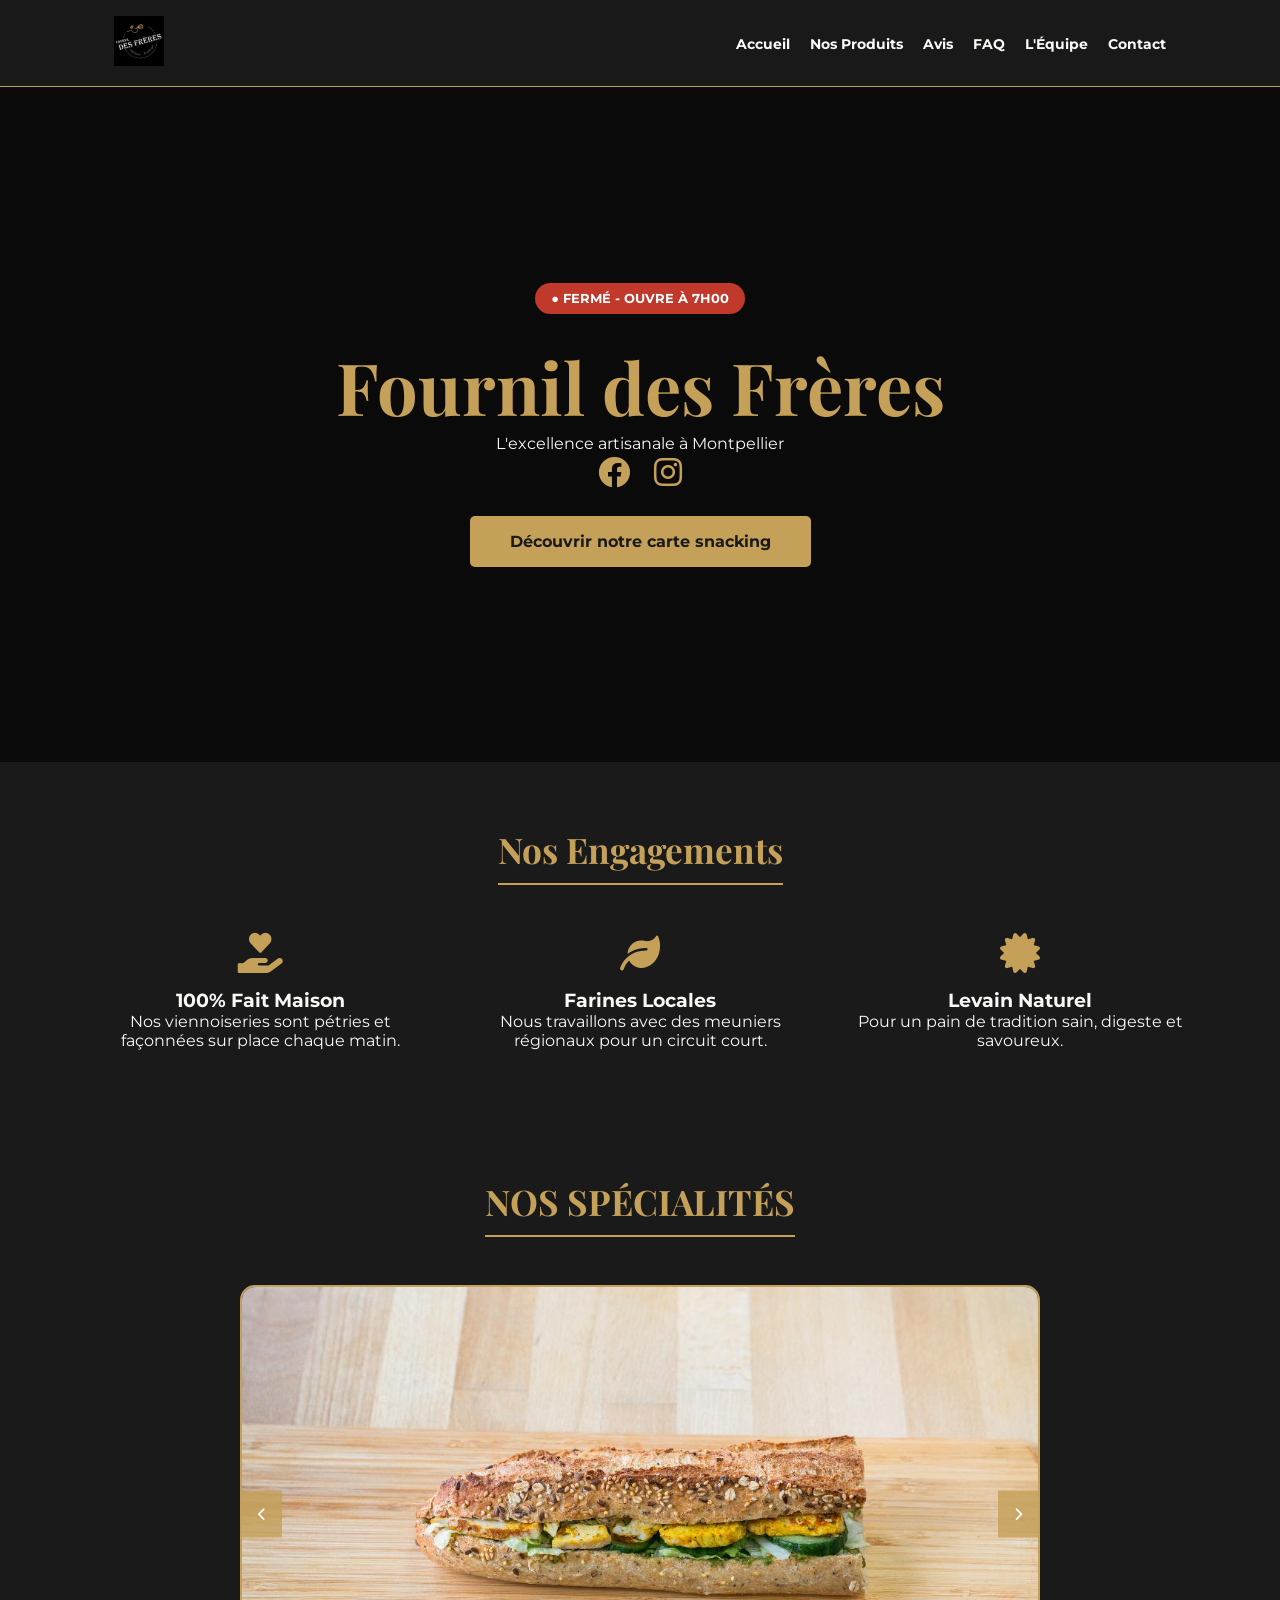
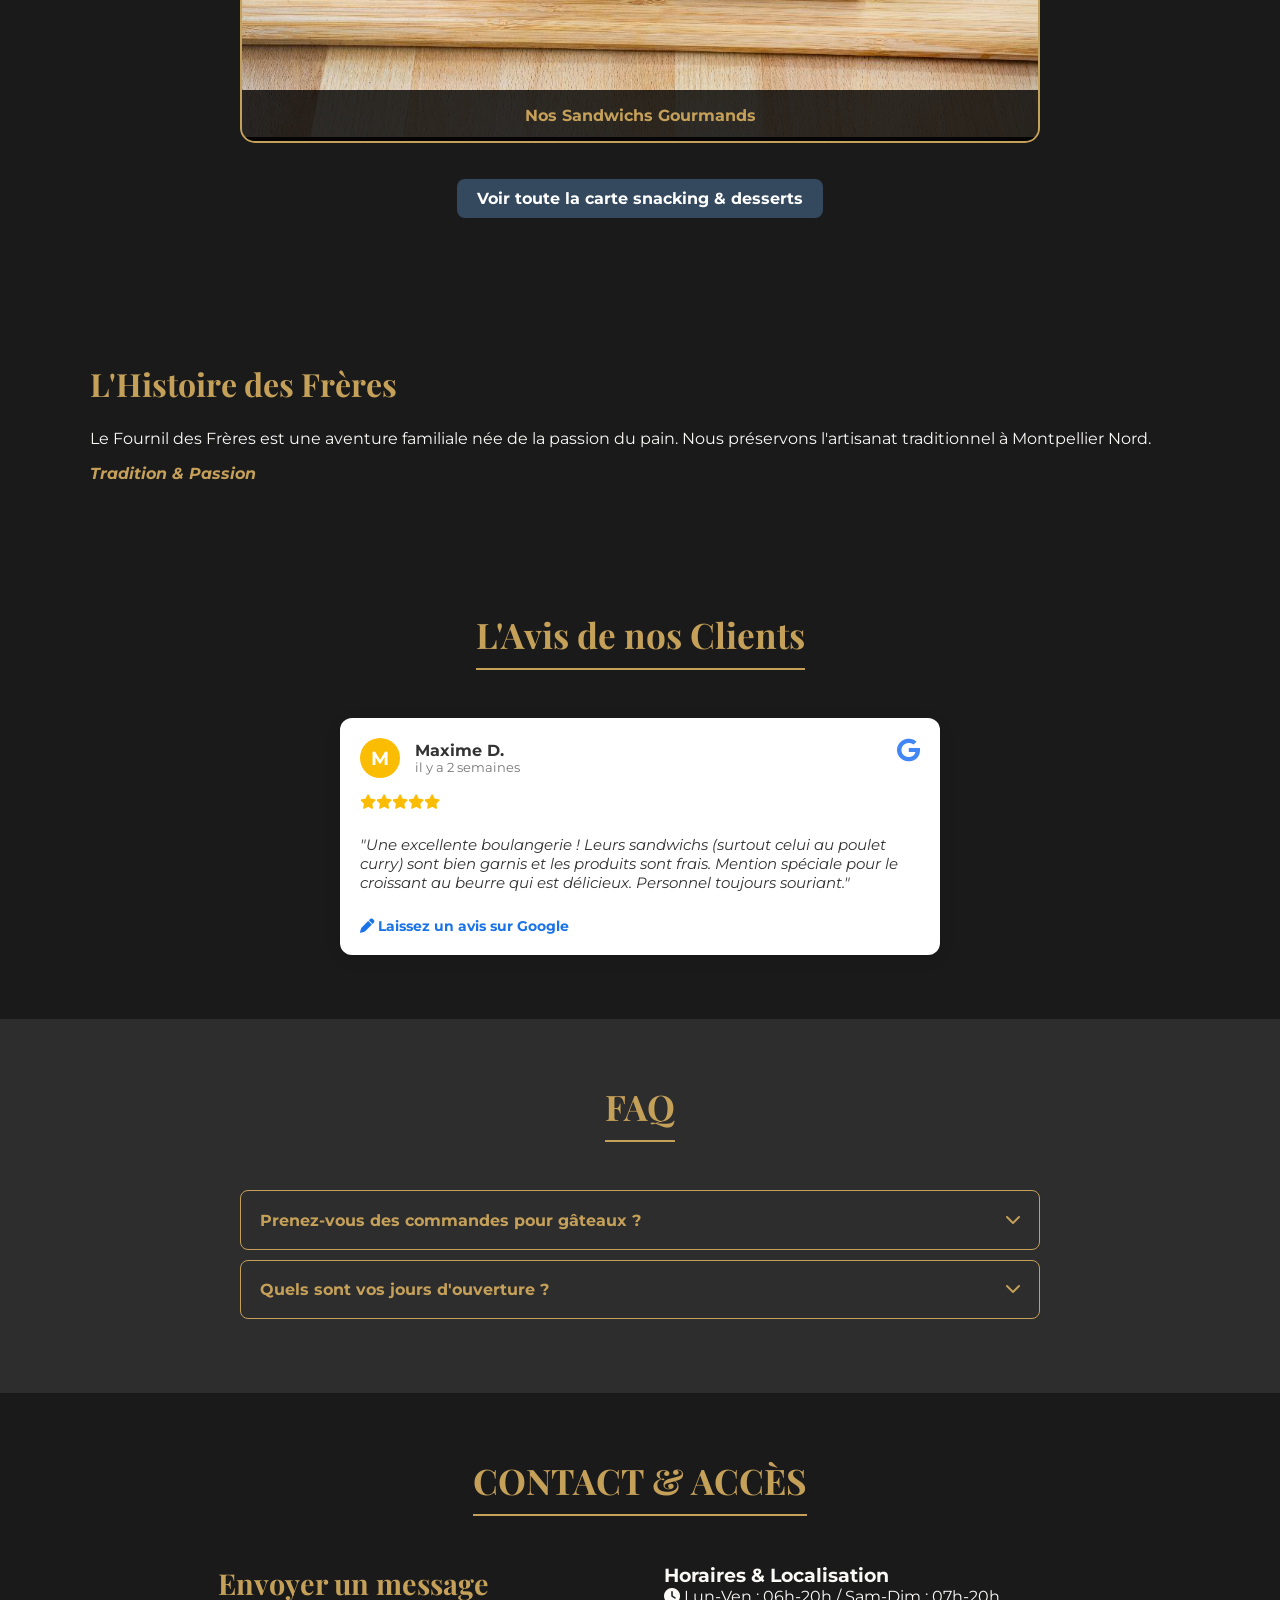
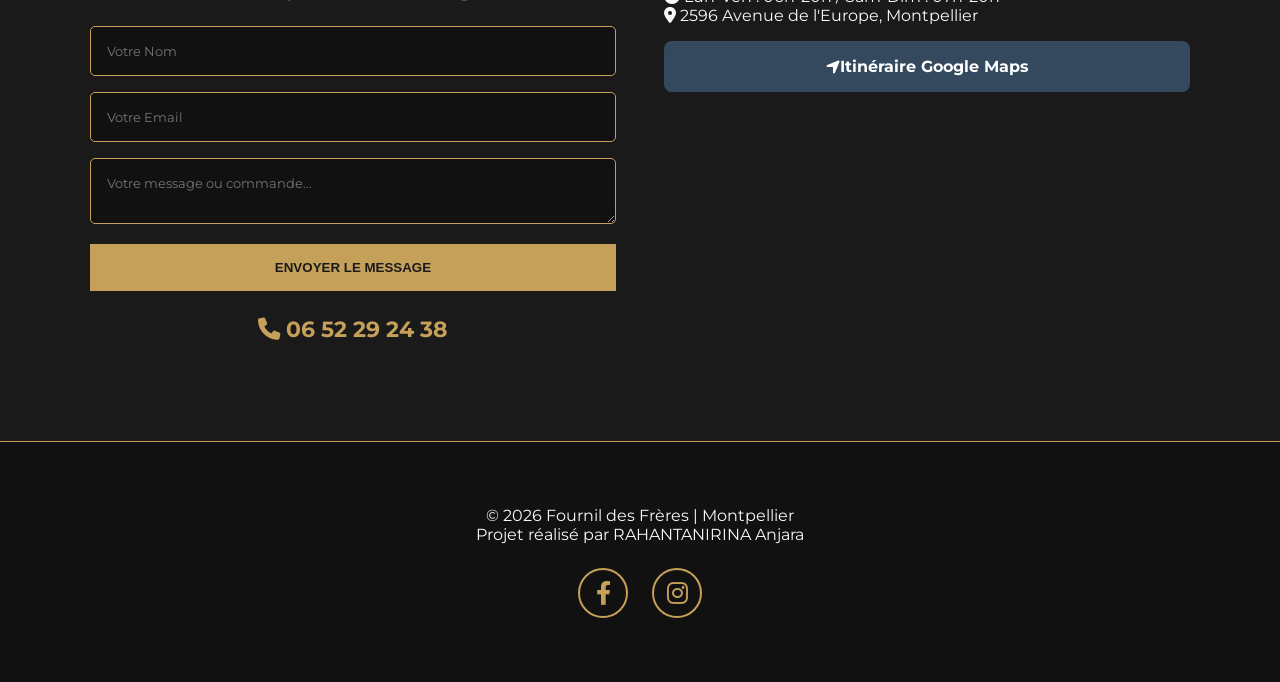
==== index.html @ 2b3d3f08 "fix/html/SEO" ====
<!DOCTYPE html>
<html lang="fr">
<head>
    <meta charset="UTF-8">
    <meta name="viewport" content="width=device-width, initial-scale=1.0">
    <title>Fournil des Frères | Artisan Boulanger Pâtissier Montpellier | Fait Maison</title>
    
    <meta name="description" content="Découvrez le Fournil des Frères, artisan boulanger au 2596 Avenue de l'Europe à Montpellier. Sandwiches maison, viennoiseries pur beurre, trompe l'œil et pain au levain 100% fait maison.">
    <meta name="keywords" content="boulangerie montpellier, sandwich montpellier, pâtisserie fine montpellier, trompe l'oeil citron, meilleur croissant montpellier, snacking fait maison, Fournil des Frères">

    <link rel="icon" type="image/jpeg" href="FDF_logo.jpg">
    <link rel="stylesheet" href="style.css">
    <link href="https://fonts.googleapis.com/css2?family=Montserrat:wght@400;700&family=Playfair+Display:ital,wght@0,700;1,700&display=swap" rel="stylesheet">
    <link rel="stylesheet" href="https://cdnjs.cloudflare.com/ajax/libs/font-awesome/6.0.0/css/all.min.css">

    <script type="application/ld+json">
    {
      "@context": "https://schema.org",
      "@type": "Bakery",
      "name": "Fournil des Frères",
      "image": "https://jordyepsi.github.io/fournil-des-freres/croissant-beurre-frais-artisan.jpg",
      "address": {
        "@type": "PostalAddress",
        "streetAddress": "2596 Avenue de l'Europe",
        "addressLocality": "Montpellier",
        "postalCode": "34080",
        "addressCountry": "FR"
      },
      "aggregateRating": {
        "@type": "AggregateRating",
        "ratingValue": "4.6",
        "reviewCount": "128"
      },
      "openingHours": "Mo-Fr 06:00-20:00, Sa-Su 07:00-20:00",
      "telephone": "+33652292438"
    }
    </script>
</head>
<body>

    <div id="loader">
        <img src="FDF_logo.jpg" alt="Chargement Fournil des Frères" class="loader-logo">
    </div>

    <div id="scroll-progress-bar"></div>

    <header id="header">
        <div class="container header-flex">
            <div class="logo-area">
                <a href="index.html"><img src="FDF_logo.jpg" alt="Logo Fournil des Frères" class="logo"></a>
            </div>
            
            <div class="menu-toggle" id="mobile-menu">
                <i class="fas fa-bars"></i>
            </div>

            <nav class="desktop-nav">
                <ul id="nav-list">
                    <li><a href="#accueil">Accueil</a></li>
                    <li><a href="produits.html">Nos Produits</a></li>
                    <li><a href="#avis">Avis</a></li>
                    <li><a href="#faq">FAQ</a></li>
                    <li><a href="#quisommesnous">L'Équipe</a></li>
                    <li><a href="#contact">Contact</a></li>
                </ul>
            </nav>
        </div>
    </header>

    <div class="mobile-tab-bar">
        <a href="#accueil"><i class="fas fa-home"></i><span>Accueil</span></a>
        <a href="produits.html"><i class="fas fa-bread-slice"></i><span>Produits</span></a>
        <a href="#avis"><i class="fas fa-star"></i><span>Avis</span></a>
        <a href="#contact"><i class="fas fa-map-marker-alt"></i><span>Accès</span></a>
    </div>

    <section id="accueil" class="hero">
        <div class="hero-text">
            <div id="status-badge" class="status-badge">Chargement...</div>
            <h1>Fournil des Frères</h1>
            <p>L'excellence artisanale à Montpellier</p>
            <div class="social-hero">
                <a href="https://www.facebook.com/Fournil-Des-Freres-107066511878900" target="_blank"><i class="fab fa-facebook"></i></a>
                <a href="https://www.instagram.com/fournildesfreres34" target="_blank"><i class="fab fa-instagram"></i></a>
            </div>
            <a href="produits.html" class="btn-gold-hero">Découvrir notre carte snacking</a>
        </div>
    </section>

    <section class="container section reveal">
        <h2 class="title">Nos Engagements</h2>
        <div class="engagements-grid">
            <div class="eng-item">
                <i class="fas fa-hand-holding-heart"></i>
                <h3>100% Fait Maison</h3>
                <p>Nos viennoiseries sont pétries et façonnées sur place chaque matin.</p>
            </div>
            <div class="eng-item">
                <i class="fas fa-leaf"></i>
                <h3>Farines Locales</h3>
                <p>Nous travaillons avec des meuniers régionaux pour un circuit court.</p>
            </div>
            <div class="eng-item">
                <i class="fas fa-certificate"></i>
                <h3>Levain Naturel</h3>
                <p>Pour un pain de tradition sain, digeste et savoureux.</p>
            </div>
        </div>
    </section>

    <section id="produits" class="container section reveal">
        <h2 class="title">NOS SPÉCIALITÉS</h2>
        <div class="carousel-container" id="main-carousel">
            <div class="carousel-slide active">
                <img src="sandwich-poulet-curry-graines.jpg" alt="Sandwich Poulet Curry Fait Maison">
                <div class="carousel-caption">Nos Sandwichs Gourmands</div>
            </div>
            <div class="carousel-slide">
                <img src="croissant-beurre-frais-artisan.jpg" alt="Croissant au beurre frais artisan boulanger">
                <div class="carousel-caption">Viennoiseries Pur Beurre</div>
            </div>
            <div class="carousel-slide">
                <img src="entremet-chocolat-brillant.jpg" alt="Entremet au chocolat pâtisserie fine">
                <div class="carousel-caption">Pâtisseries Artisanales</div>
            </div>
            <button id="prevBtn" class="carousel-btn prev"><i class="fas fa-chevron-left"></i></button>
            <button id="nextBtn" class="carousel-btn next"><i class="fas fa-chevron-right"></i></button>
        </div>
        <div style="text-align: center; margin-top: 20px;">
            <a href="produits.html" class="btn-gps" style="display: inline-flex; width: auto; padding: 10px 20px;">Voir toute la carte snacking & desserts</a>
        </div>
    </section>

    <section id="quisommesnous" class="container section reveal">
        <div class="about-content">
            <h2 class="title-left">L'Histoire des Frères</h2>
            <p>Le Fournil des Frères est une aventure familiale née de la passion du pain. Nous préservons l'artisanat traditionnel à Montpellier Nord.</p>
            <span class="tradition-tag">Tradition & Passion</span>
        </div>
    </section>

    <section id="avis" class="container section reveal">
        <h2 class="title">L'Avis de nos Clients</h2>
        <div class="google-review-card">
            <div class="reviewer-info">
                <div class="avatar">M</div>
                <div>
                    <strong>Maxime D.</strong>
                    <span class="date">il y a 2 semaines</span>
                </div>
                <i class="fab fa-google google-logo" style="color: #4285F4; font-size: 1.5rem;"></i>
            </div>
            <div class="stars">
                <i class="fas fa-star" style="color: #fbbc04;"></i><i class="fas fa-star" style="color: #fbbc04;"></i><i class="fas fa-star" style="color: #fbbc04;"></i><i class="fas fa-star" style="color: #fbbc04;"></i><i class="fas fa-star" style="color: #fbbc04;"></i>
            </div>
            <p class="review-text">"Une excellente boulangerie ! Leurs sandwichs (surtout celui au poulet curry) sont bien garnis et les produits sont frais. Mention spéciale pour le croissant au beurre qui est délicieux. Personnel toujours souriant."</p>
            
            <a href="https://www.google.com/maps/search/?api=1&query=Fournil+des+Freres+2596+Avenue+de+l'Europe+Montpellier" target="_blank" class="btn-leave-review" style="color: #1a73e8; font-weight: bold; margin-top: 10px; display: inline-block;">
                <i class="fas fa-pen"></i> Laissez un avis sur Google
            </a>
            </div>
    </section>

    <section id="faq" class="bg-alt reveal">
        <div class="container section">
            <h2 class="title">FAQ</h2>
            <div class="faq-container">
                <div class="faq-item">
                    <div class="faq-question">Prenez-vous des commandes pour gâteaux ? <i class="fas fa-chevron-down"></i></div>
                    <div class="faq-answer">Oui ! Contactez-nous 48h à l'avance par téléphone ou via le formulaire.</div>
                </div>
                <div class="faq-item">
                    <div class="faq-question">Quels sont vos jours d'ouverture ? <i class="fas fa-chevron-down"></i></div>
                    <div class="faq-answer">Nous sommes ouverts 7j/7, de 6h (7h le WE) à 20h.</div>
                </div>
            </div>
        </div>
    </section>

    <section id="contact" class="container section reveal">
        <h2 class="title">CONTACT & ACCÈS</h2>
        <div class="contact-wrapper">
            <div class="contact-form">
                <h3>Envoyer un message</h3>
                <form action="https://formspree.io/f/xzdyaoab" method="POST">
                    <input type="hidden" name="_next" value="https://jordyepsi.github.io/fournil-des-freres/merci.html">
                    <input type="text" name="Nom" placeholder="Votre Nom" aria-label="Votre Nom" required>
                    <input type="email" name="Email" placeholder="Votre Email" aria-label="Votre Email" required>
                    <textarea name="Message" placeholder="Votre message ou commande..." aria-label="Votre message ou commande" required></textarea>
                    <button type="submit" class="btn-gold">ENVOYER LE MESSAGE</button>
                </form>
                <a href="tel:+33652292438" class="phone-link-anim">
                    <i class="fas fa-phone"></i> 06 52 29 24 38
                </a>
            </div>
            
            <div class="contact-map">
                <h3>Horaires & Localisation</h3>
                <p><i class="fas fa-clock"></i> Lun-Ven : 06h-20h / Sam-Dim : 07h-20h</p>
                <p><i class="fas fa-map-marker-alt"></i> 2596 Avenue de l'Europe, Montpellier</p>
                
                <a href="https://www.google.com/maps/dir//Fournil+des+Freres+2596+Avenue+de+l'Europe+Montpellier" target="_blank" class="btn-gps">
                    <i class="fas fa-location-arrow"></i> Itinéraire Google Maps
                </a>
                <iframe src="https://www.google.com/maps/embed?pb=!1m18!1m12!1m3!1d2888.5830959441164!2d3.824709!3d43.6152!2m3!1f0!2f0!3f0!3m2!1i1024!2i768!4f13.1!3m3!1m2!1s0x12b6af0836c4b92b%3A0x6b4f7a78377f0a3e!2sFournil%20des%20Fr%C3%A8res!5e0!3m2!1sfr!2sfr!4v1680000000000!5m2!1sfr!2sfr" width="100%" height="250" style="border:0; border-radius:10px; margin-top:15px;" allowfullscreen="" loading="lazy"></iframe>
            </div>
        </div>
    </section>

    <footer>
        <div class="container footer-content">
            <p>© 2026 Fournil des Frères | Montpellier</p>
            <p class="credits">Projet réalisé par RAHANTANIRINA Anjara</p>
            <div class="footer-socials">
                <a href="https://www.facebook.com/Fournil-Des-Freres-107066511878900" target="_blank" class="social-circle-footer"><i class="fab fa-facebook-f"></i></a>
                <a href="https://www.instagram.com/fournildesfreres34" target="_blank" class="social-circle-footer"><i class="fab fa-instagram"></i></a>
            </div>
        </div>
    </footer>

    <button id="backToTop"><i class="fas fa-arrow-up"></i></button>

    <script src="script.js"></script>
</body>
</html>
---- style.css ----
:root {
    --noir: #1A1A1B;
    --or: #C5A059;
    --creme: #FAF9F6;
    --gris: #2D2D2E;
    --transition: all 0.3s ease-in-out;
}

/* BASE */
* { margin: 0; padding: 0; box-sizing: border-box; }
html { scroll-behavior: smooth; font-size: 16px; }
body { 
    background: var(--noir); 
    color: var(--creme); 
    font-family: 'Montserrat', sans-serif; 
    overflow-x: hidden; 
    padding-bottom: 65px; /* Espace pour la barre mobile */
}
a { color: inherit; text-decoration: none; transition: var(--transition); }
ul { list-style: none; }

/* LOADER & BARRE DE PROGRESSION */
#loader {
    position: fixed; top: 0; left: 0; width: 100vw; height: 100vh;
    background-color: var(--noir); display: flex; justify-content: center; align-items: center;
    z-index: 9999; transition: opacity 0.6s ease, visibility 0.6s ease;
}
#loader.hidden { opacity: 0; visibility: hidden; }
.loader-logo { width: 100px; border-radius: 50%; animation: pulse 1.5s infinite; }
@keyframes pulse { 
    0% { transform: scale(0.9); box-shadow: 0 0 0 0 rgba(197, 160, 89, 0.7); } 
    70% { transform: scale(1.1); box-shadow: 0 0 0 15px rgba(197, 160, 89, 0); } 
    100% { transform: scale(0.9); box-shadow: 0 0 0 0 rgba(197, 160, 89, 0); } 
}

#scroll-progress-bar { position: fixed; top: 0; left: 0; width: 0%; height: 4px; background-color: var(--or); z-index: 10000; transition: width 0.1s ease; }

/* CONTENEURS & TITRES */
.container { max-width: 1100px; margin: auto; padding: 0 1.5rem; }
.section { padding: 4rem 0; }
.bg-alt { background: var(--gris); }

.title { text-align: center; color: var(--or); font-family: 'Playfair Display', serif; font-size: 2.2rem; margin: 0 auto 3rem auto; border-bottom: 2px solid var(--or); display: table; padding-bottom: 10px; }
.title-left { color: var(--or); font-family: 'Playfair Display', serif; font-size: 2rem; margin-bottom: 1.5rem; }
.tradition-tag { color: var(--or); font-weight: bold; font-style: italic; display: block; margin-top: 1rem; }

/* HEADER & NAV */
header { background: rgba(26,26,27,0.98); padding: 1rem 0; border-bottom: 1px solid var(--or); position: sticky; top: 0; z-index: 1000; }
.header-flex { display: flex; justify-content: space-between; align-items: center; }
.logo { height: 50px; transition: var(--transition); }
.logo:hover { transform: scale(1.1); }

.desktop-nav { width: 0; } 
#nav-list { display: none; } 

.menu-toggle { display: block; color: var(--or); font-size: 1.5rem; cursor: pointer; margin-left: auto; }
.menu-toggle i { transition: 0.4s; }
.menu-toggle.active i { transform: rotate(180deg); }

#nav-list.active { display: flex; flex-direction: column; position: absolute; top: 100%; left: 0; width: 100%; background: var(--noir); padding: 2rem; border-bottom: 2px solid var(--or); text-align: center; }
#nav-list li { margin: 1rem 0; font-weight: bold; }

/* BARRE MOBILE BASSE */
.mobile-tab-bar { position: fixed; bottom: 0; left: 0; width: 100%; height: 65px; background: #111; border-top: 1px solid var(--or); display: flex; justify-content: space-around; align-items: center; z-index: 2000; }
.mobile-tab-bar a { display: flex; flex-direction: column; align-items: center; font-size: 0.7rem; color: white; }
.mobile-tab-bar a i { font-size: 1.4rem; color: var(--or); margin-bottom: 2px; }

/* HERO */
.hero { height: 75vh; background: linear-gradient(rgba(0,0,0,0.6), rgba(0,0,0,0.6)), url('https://images.unsplash.com/photo-1509440159596-0249088772ff?q=80&w=2072'); background-size: cover; background-position: center; display: flex; align-items: center; justify-content: center; text-align: center; }
.hero h1 { font-size: 3rem; font-family: 'Playfair Display', serif; color: var(--or); }
.status-badge { display: inline-block; padding: 0.5rem 1rem; border-radius: 20px; font-weight: bold; margin-bottom: 1.5rem; font-size: 0.8rem; }
.open { background: #27ae60; color: white; }
.closed { background: #c0392b; color: white; }

.social-hero a { color: var(--or); font-size: 2rem; margin: 0 10px; display: inline-block; transition: var(--transition); }
.social-hero a:hover { transform: translateY(-8px) scale(1.1); color: white; }

.btn-gold-hero { display: inline-block; background: var(--or); color: var(--noir); padding: 1rem 2.5rem; font-weight: bold; border-radius: 5px; margin-top: 1.5rem; transition: var(--transition); }
.btn-gold-hero:hover { transform: translateY(-5px); background: white; }

/* ENGAGEMENTS */
.engagements-grid { display: grid; grid-template-columns: repeat(auto-fit, minmax(280px, 1fr)); gap: 2.5rem; text-align: center; }
.eng-item i { font-size: 2.5rem; color: var(--or); margin-bottom: 1rem; transition: var(--transition); }
.eng-item:hover i { transform: scale(1.2) rotate(10deg); }

/* CARROUSEL */
.carousel-container { position: relative; max-width: 800px; margin: auto; overflow: hidden; border: 2px solid var(--or); border-radius: 15px; }
.carousel-slide { display: none; }
.carousel-slide.active { display: block; animation: fade 0.8s; }
.carousel-slide img { width: 100%; height: 350px; object-fit: cover; transition: 0.5s; }
.carousel-slide:hover img { transform: scale(1.05); }
.carousel-caption { position: absolute; bottom: 0; background: rgba(0,0,0,0.8); width: 100%; color: var(--or); padding: 1rem; text-align: center; font-weight: bold; }
.carousel-btn { position: absolute; top: 50%; transform: translateY(-50%); background: rgba(197, 160, 89, 0.8); border: none; color: white; padding: 1rem; cursor: pointer; z-index: 10; transition: var(--transition); }
.carousel-btn:hover { background: var(--or); }
.prev { left: 0; } .next { right: 0; }

/* AVIS & FAQ */
.reviews-grid { display: grid; grid-template-columns: repeat(auto-fit, minmax(300px, 1fr)); gap: 2rem; }
.review-card { background: var(--gris); padding: 2.5rem; border-radius: 10px; border-left: 4px solid var(--or); transition: var(--transition); }
.review-card:hover { transform: translateY(-10px); }
.stars { color: var(--or); margin-bottom: 1rem; font-size: 1.2rem; }
.client-name { display: block; margin-top: 1rem; font-weight: bold; color: var(--or); }

.faq-container { max-width: 800px; margin: auto; }
.faq-item { border: 1px solid var(--or); margin-bottom: 10px; border-radius: 8px; }
.faq-question { padding: 1.2rem; cursor: pointer; display: flex; justify-content: space-between; font-weight: bold; color: var(--or); }
.faq-answer { padding: 1.2rem; display: none; background: rgba(197, 160, 89, 0.1); border-top: 1px solid var(--or); }

/* STYLE DE L'AVIS GOOGLE (Page Accueil) */
.google-review-card { background: #ffffff; color: #333; max-width: 600px; margin: 0 auto; padding: 20px; border-radius: 12px; box-shadow: 0 4px 15px rgba(0,0,0,0.1); }
.reviewer-info { display: flex; align-items: center; gap: 15px; position: relative; margin-bottom: 10px; }
.reviewer-info .avatar { background-color: #fbbc04; color: white; width: 40px; height: 40px; border-radius: 50%; display: flex; justify-content: center; align-items: center; font-weight: bold; font-size: 1.2rem; }
.reviewer-info .date { font-size: 0.8rem; color: #777; display: block; }
.google-logo { position: absolute; right: 0; top: 0; }
.google-review-card .stars i { color: #fbbc04; font-size: 0.9rem; margin-bottom: 10px; }
.review-text { font-style: italic; margin-bottom: 15px; font-size: 0.95rem; }
.btn-leave-review { color: #1a73e8; font-weight: bold; font-size: 0.9rem; }
.btn-leave-review:hover { text-decoration: underline; }

/* GRILLE PAGE PRODUITS */
.product-grid { display: grid; grid-template-columns: repeat(auto-fill, minmax(280px, 1fr)); gap: 30px; margin-bottom: 40px; }
.product-card { background: var(--gris); border-radius: 10px; overflow: hidden; transition: var(--transition); border-bottom: 3px solid var(--or); }
.product-card:hover { transform: translateY(-5px); box-shadow: 0 10px 20px rgba(0,0,0,0.5); }
.product-card img { width: 100%; height: 220px; object-fit: cover; }
.product-info { padding: 20px; }
.product-info h3 { color: var(--or); font-size: 1.2rem; margin-bottom: 10px; font-family: 'Playfair Display', serif; }
.product-info p { font-size: 0.9rem; line-height: 1.4; }

/* CONTACT */
.contact-wrapper { display: grid; grid-template-columns: repeat(auto-fit, minmax(320px, 1fr)); gap: 3rem; align-items: start; }
.contact-form h3 { color: var(--or) !important; font-family: 'Playfair Display', serif; font-size: 1.8rem; margin-bottom: 1.5rem; text-align: center; }
.contact-form input, .contact-form textarea { width: 100%; padding: 1rem; margin-bottom: 1rem; background: #111; border: 1px solid var(--or); color: white; border-radius: 5px; font-family: inherit; }
.btn-gold { background: var(--or); color: var(--noir); border: none; padding: 1rem; width: 100%; font-weight: bold; cursor: pointer; transition: var(--transition); }
.btn-gold:hover { background: white; }

.phone-link-anim { display: inline-block; color: var(--or); font-weight: bold; font-size: 1.4rem; margin-top: 1.5rem; text-align: center; width: 100%; transition: var(--transition); }
.phone-link-anim:hover { transform: scale(1.08); color: white; text-shadow: 0 0 10px rgba(197, 160, 89, 0.5); }

.btn-gps { display: flex; align-items: center; justify-content: center; background: #34495e; color: white; padding: 1rem; border-radius: 8px; font-weight: bold; margin: 1rem 0; transition: var(--transition); }
.btn-gps:hover { background: var(--or); color: var(--noir); }

/* FOOTER LOGOS */
footer { padding: 4rem 0; text-align: center; border-top: 1px solid var(--or); background: #111; }
.footer-socials { display: flex; justify-content: center; gap: 1.5rem; margin-top: 1.5rem; }
.social-circle-footer { display: flex !important; align-items: center; justify-content: center; width: 50px; height: 50px; border: 2px solid var(--or) !important; border-radius: 50%; transition: var(--transition); background: transparent; }
.social-circle-footer i { color: var(--or) !important; font-size: 1.5rem !important; margin: 0 !important; }
.social-circle-footer:hover { background: var(--or); transform: rotate(360deg); }
.social-circle-footer:hover i { color: var(--noir) !important; }

/* REVEAL & BACK TO TOP */
.reveal { opacity: 0; transform: translateY(30px); transition: 1.2s all ease; }
.reveal.active { opacity: 1; transform: translateY(0); }
#backToTop { position: fixed; bottom: 85px; right: 20px; background: var(--or); border: none; padding: 12px; border-radius: 50%; cursor: pointer; display: none; color: var(--noir); z-index: 1000; transition: var(--transition); }
#backToTop:hover { transform: scale(1.1); background: white; }

/* MEDIA QUERIES : CENTRAGE MOBILE */
@media (max-width: 991px) {
    .eng-item, .about-content, .review-card, .contact-map { text-align: center; }
    .contact-map p { display: flex; flex-direction: column; align-items: center; justify-content: center; margin-bottom: 10px; }
    .contact-map p i { margin-bottom: 5px; font-size: 1.2rem; }
}

/* MEDIA QUERIES : ORDINATEUR */
@media (min-width: 992px) {
    body { padding-bottom: 0; }
    .mobile-tab-bar, .menu-toggle { display: none !important; }
    .desktop-nav { width: auto; } 
    #nav-list { display: flex !important; flex-direction: row; position: static; background: transparent; padding: 0; gap: 20px; }
    #nav-list li { margin: 0; }
    #nav-list a { color: var(--creme) !important; font-weight: bold; font-size: 0.9rem; position: relative; }
    #nav-list a:hover { color: var(--or) !important; }
    #nav-list a::after { content: ''; position: absolute; width: 0; height: 2px; bottom: -5px; left: 0; background: var(--or); transition: 0.3s; }
    #nav-list a:hover::after { width: 100%; }
    .hero h1 { font-size: 4.5rem; }
    .carousel-slide img { height: 450px; }
    #backToTop { bottom: 25px; }
    .about-content, .contact-map, .review-card { text-align: left; }
    .eng-item { text-align: center; }
}

@keyframes fade { from { opacity: 0.4; } to { opacity: 1; } }
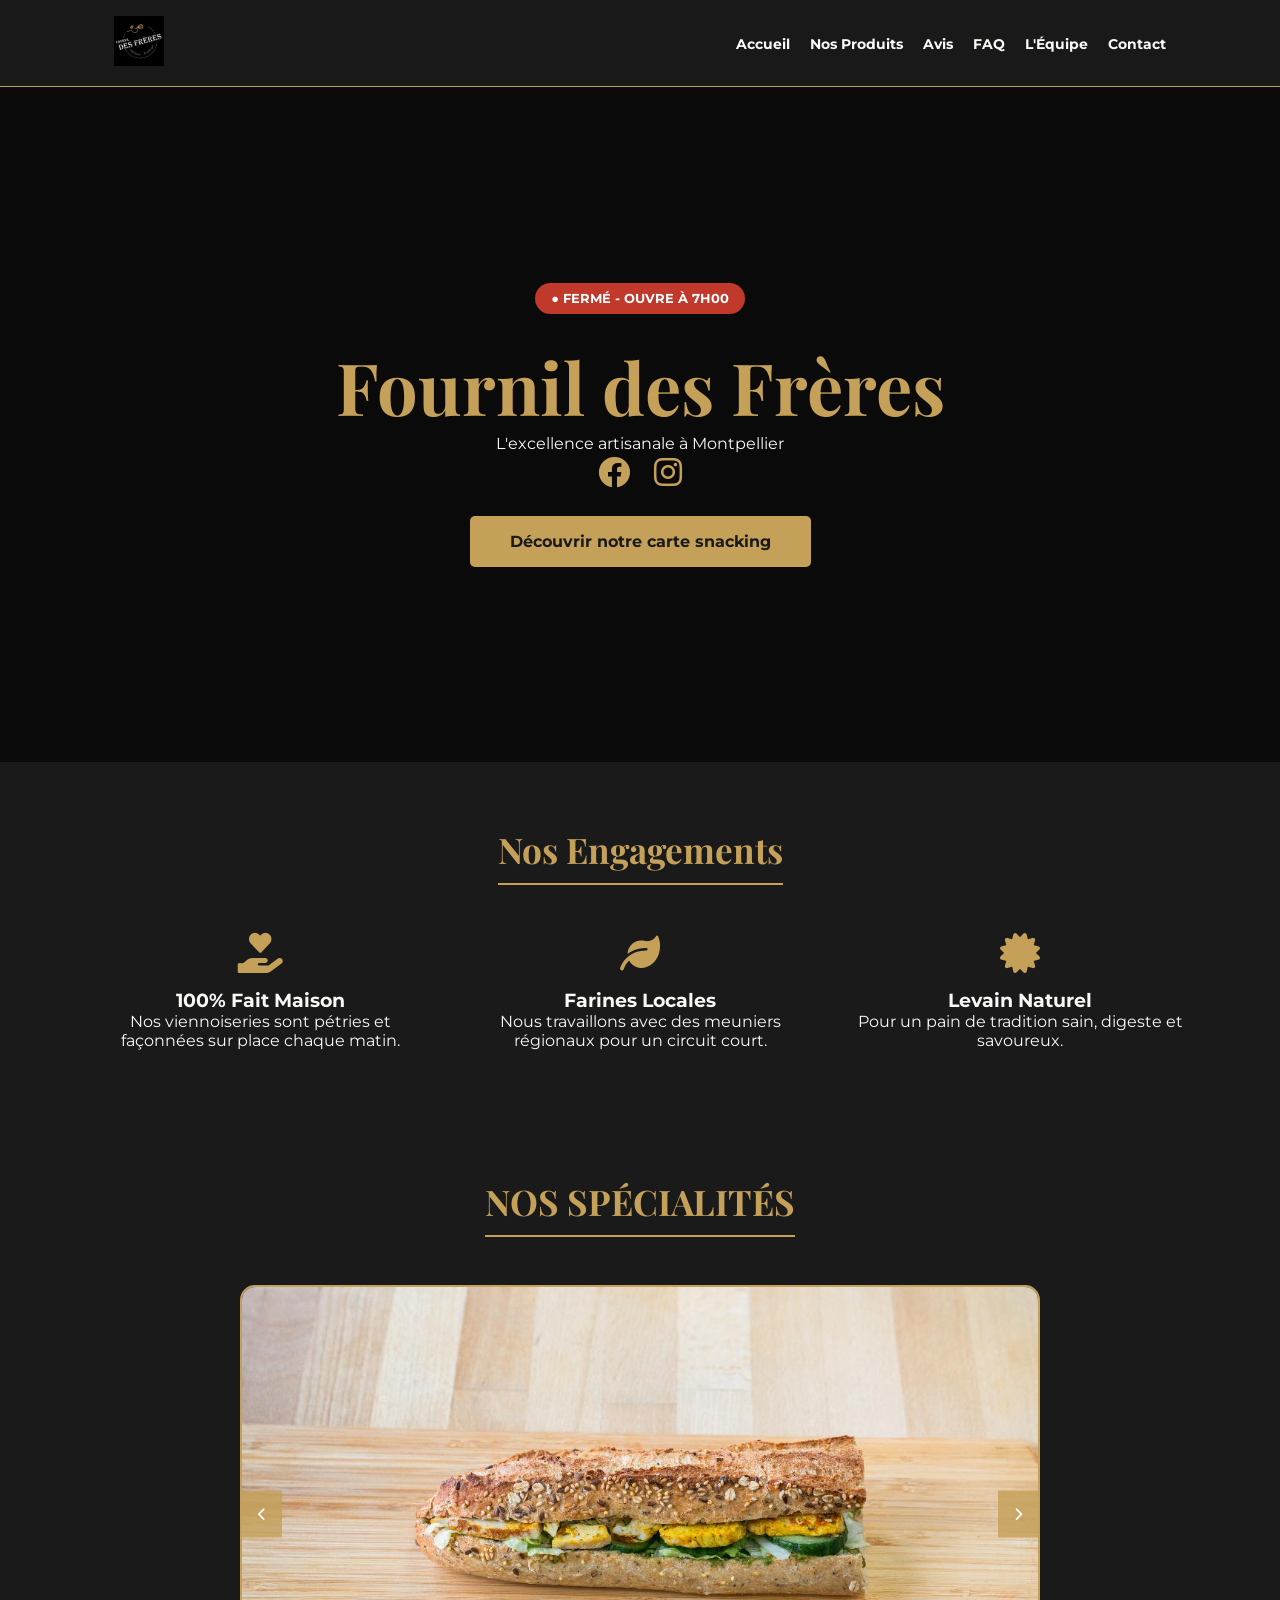
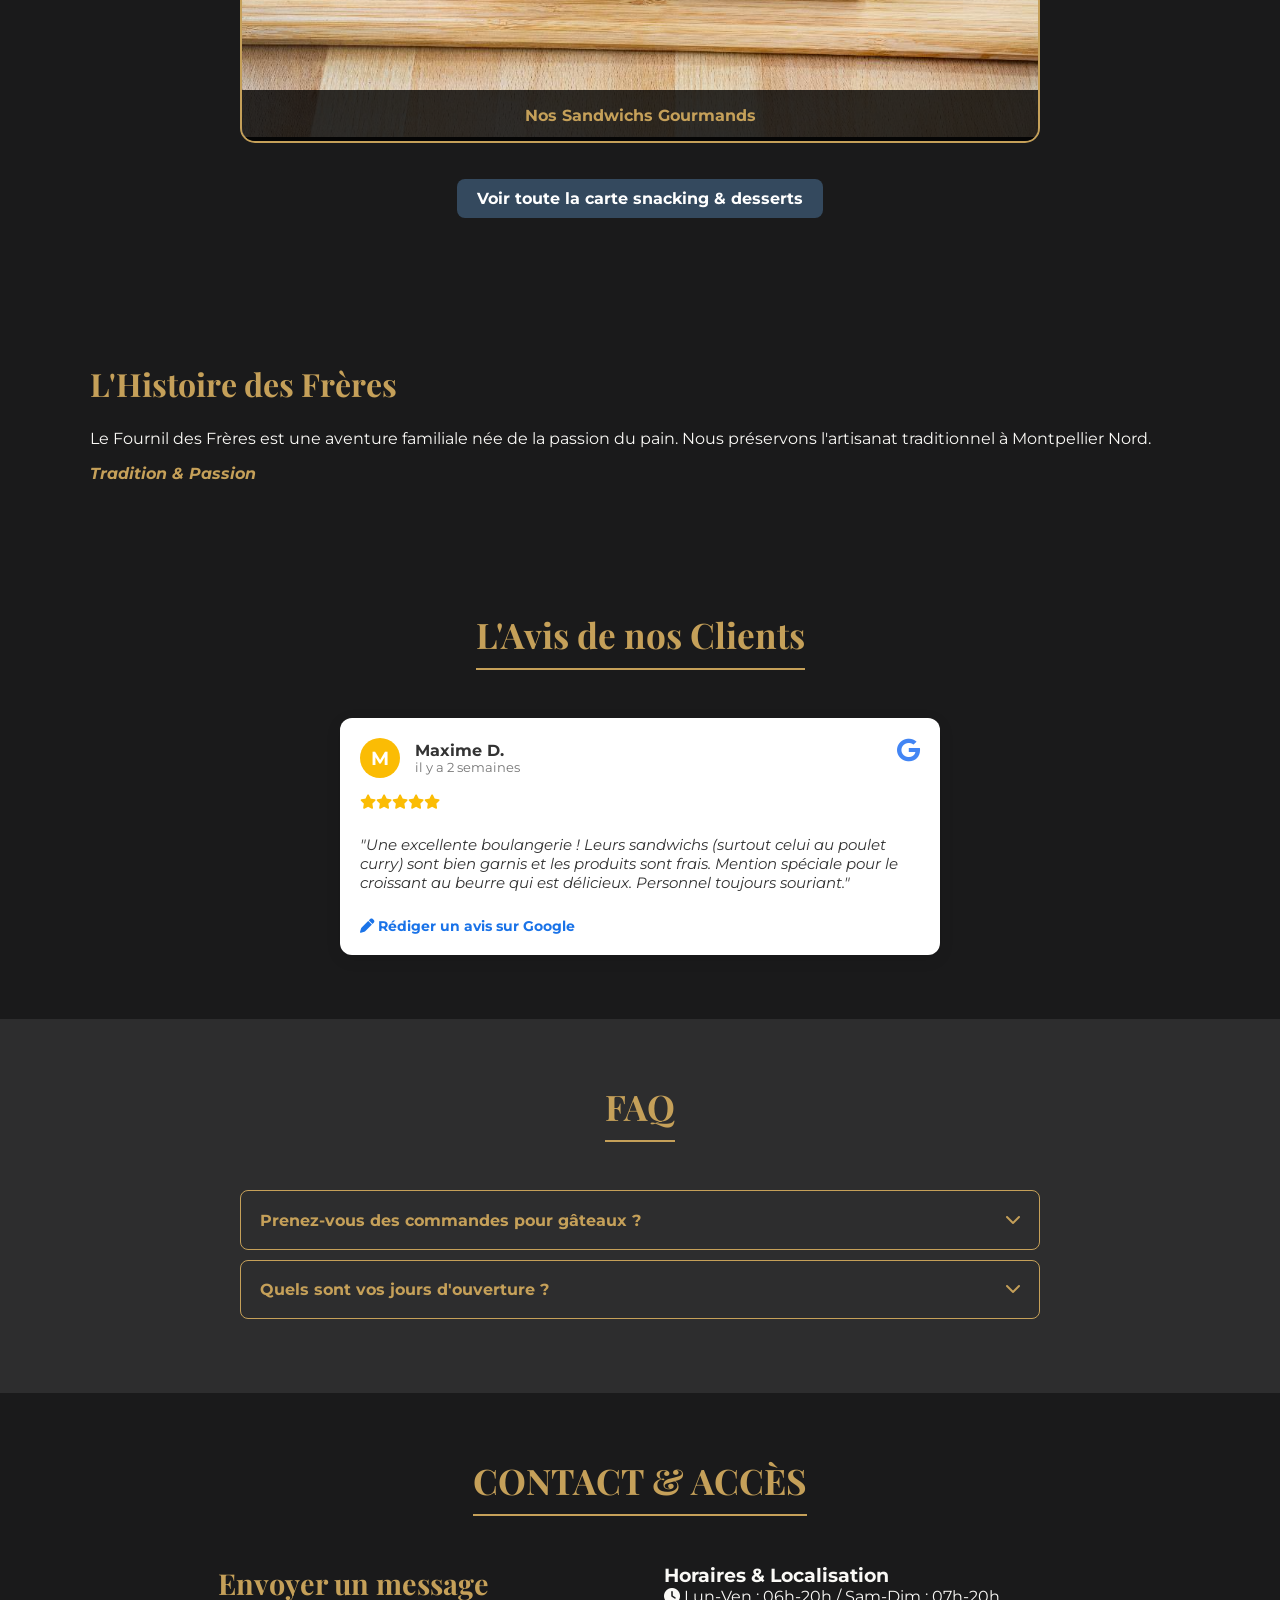
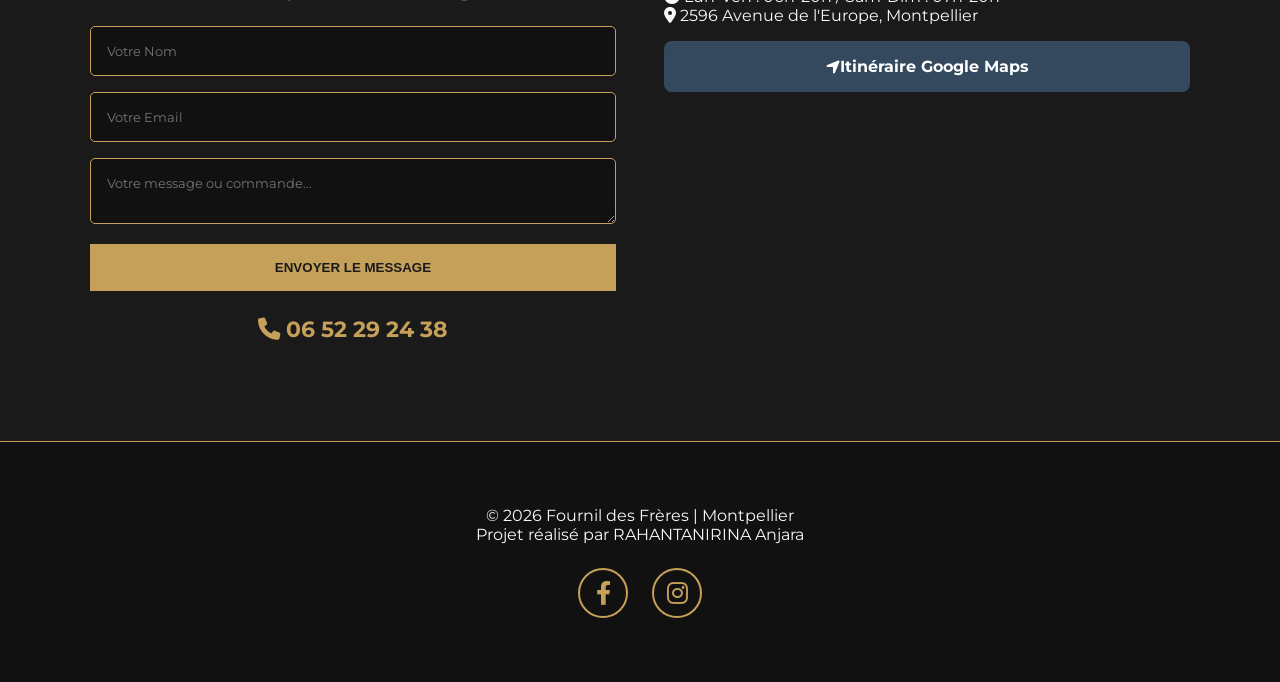
==== commit 105ba92b: "fix/html/avis" ====
--- a/index.html
+++ b/index.html
@@ -154,11 +154,11 @@
                 <i class="fas fa-star" style="color: #fbbc04;"></i><i class="fas fa-star" style="color: #fbbc04;"></i><i class="fas fa-star" style="color: #fbbc04;"></i><i class="fas fa-star" style="color: #fbbc04;"></i><i class="fas fa-star" style="color: #fbbc04;"></i>
             </div>
             <p class="review-text">"Une excellente boulangerie ! Leurs sandwichs (surtout celui au poulet curry) sont bien garnis et les produits sont frais. Mention spéciale pour le croissant au beurre qui est délicieux. Personnel toujours souriant."</p>
-            
-            <a href="https://www.google.com/maps/search/?api=1&query=Fournil+des+Freres+2596+Avenue+de+l'Europe+Montpellier" target="_blank" class="btn-leave-review" style="color: #1a73e8; font-weight: bold; margin-top: 10px; display: inline-block;">
-                <i class="fas fa-pen"></i> Laissez un avis sur Google
+        
+            <a href="https://search.google.com/local/writereview?placeid=ChIJKzZ_p7_SthIRu_mXv2V_E0w" target="_blank" class="btn-leave-review" style="color: #1a73e8; font-weight: bold; margin-top: 10px; display: inline-block;">
+                <i class="fas fa-pen"></i> Rédiger un avis sur Google
             </a>
-            </div>
+        </div>
     </section>
 
     <section id="faq" class="bg-alt reveal">
--- a/style.css
+++ b/style.css
@@ -9,37 +9,21 @@
 /* BASE */
 * { margin: 0; padding: 0; box-sizing: border-box; }
 html { scroll-behavior: smooth; font-size: 16px; }
-body { 
-    background: var(--noir); 
-    color: var(--creme); 
-    font-family: 'Montserrat', sans-serif; 
-    overflow-x: hidden; 
-    padding-bottom: 65px; /* Espace pour la barre mobile */
-}
+body { background: var(--noir); color: var(--creme); font-family: 'Montserrat', sans-serif; overflow-x: hidden; padding-bottom: 65px; }
 a { color: inherit; text-decoration: none; transition: var(--transition); }
 ul { list-style: none; }
 
 /* LOADER & BARRE DE PROGRESSION */
-#loader {
-    position: fixed; top: 0; left: 0; width: 100vw; height: 100vh;
-    background-color: var(--noir); display: flex; justify-content: center; align-items: center;
-    z-index: 9999; transition: opacity 0.6s ease, visibility 0.6s ease;
-}
+#loader { position: fixed; top: 0; left: 0; width: 100vw; height: 100vh; background-color: var(--noir); display: flex; justify-content: center; align-items: center; z-index: 9999; transition: opacity 0.6s ease, visibility 0.6s ease; }
 #loader.hidden { opacity: 0; visibility: hidden; }
 .loader-logo { width: 100px; border-radius: 50%; animation: pulse 1.5s infinite; }
-@keyframes pulse { 
-    0% { transform: scale(0.9); box-shadow: 0 0 0 0 rgba(197, 160, 89, 0.7); } 
-    70% { transform: scale(1.1); box-shadow: 0 0 0 15px rgba(197, 160, 89, 0); } 
-    100% { transform: scale(0.9); box-shadow: 0 0 0 0 rgba(197, 160, 89, 0); } 
-}
-
+@keyframes pulse { 0% { transform: scale(0.9); box-shadow: 0 0 0 0 rgba(197, 160, 89, 0.7); } 70% { transform: scale(1.1); box-shadow: 0 0 0 15px rgba(197, 160, 89, 0); } 100% { transform: scale(0.9); box-shadow: 0 0 0 0 rgba(197, 160, 89, 0); } }
 #scroll-progress-bar { position: fixed; top: 0; left: 0; width: 0%; height: 4px; background-color: var(--or); z-index: 10000; transition: width 0.1s ease; }
 
 /* CONTENEURS & TITRES */
 .container { max-width: 1100px; margin: auto; padding: 0 1.5rem; }
 .section { padding: 4rem 0; }
 .bg-alt { background: var(--gris); }
-
 .title { text-align: center; color: var(--or); font-family: 'Playfair Display', serif; font-size: 2.2rem; margin: 0 auto 3rem auto; border-bottom: 2px solid var(--or); display: table; padding-bottom: 10px; }
 .title-left { color: var(--or); font-family: 'Playfair Display', serif; font-size: 2rem; margin-bottom: 1.5rem; }
 .tradition-tag { color: var(--or); font-weight: bold; font-style: italic; display: block; margin-top: 1rem; }
@@ -49,14 +33,11 @@
 .header-flex { display: flex; justify-content: space-between; align-items: center; }
 .logo { height: 50px; transition: var(--transition); }
 .logo:hover { transform: scale(1.1); }
-
 .desktop-nav { width: 0; } 
 #nav-list { display: none; } 
-
 .menu-toggle { display: block; color: var(--or); font-size: 1.5rem; cursor: pointer; margin-left: auto; }
 .menu-toggle i { transition: 0.4s; }
 .menu-toggle.active i { transform: rotate(180deg); }
-
 #nav-list.active { display: flex; flex-direction: column; position: absolute; top: 100%; left: 0; width: 100%; background: var(--noir); padding: 2rem; border-bottom: 2px solid var(--or); text-align: center; }
 #nav-list li { margin: 1rem 0; font-weight: bold; }
 
@@ -71,10 +52,8 @@
 .status-badge { display: inline-block; padding: 0.5rem 1rem; border-radius: 20px; font-weight: bold; margin-bottom: 1.5rem; font-size: 0.8rem; }
 .open { background: #27ae60; color: white; }
 .closed { background: #c0392b; color: white; }
-
 .social-hero a { color: var(--or); font-size: 2rem; margin: 0 10px; display: inline-block; transition: var(--transition); }
 .social-hero a:hover { transform: translateY(-8px) scale(1.1); color: white; }
-
 .btn-gold-hero { display: inline-block; background: var(--or); color: var(--noir); padding: 1rem 2.5rem; font-weight: bold; border-radius: 5px; margin-top: 1.5rem; transition: var(--transition); }
 .btn-gold-hero:hover { transform: translateY(-5px); background: white; }
 
@@ -100,7 +79,6 @@
 .review-card:hover { transform: translateY(-10px); }
 .stars { color: var(--or); margin-bottom: 1rem; font-size: 1.2rem; }
 .client-name { display: block; margin-top: 1rem; font-weight: bold; color: var(--or); }
-
 .faq-container { max-width: 800px; margin: auto; }
 .faq-item { border: 1px solid var(--or); margin-bottom: 10px; border-radius: 8px; }
 .faq-question { padding: 1.2rem; cursor: pointer; display: flex; justify-content: space-between; font-weight: bold; color: var(--or); }
@@ -132,10 +110,8 @@
 .contact-form input, .contact-form textarea { width: 100%; padding: 1rem; margin-bottom: 1rem; background: #111; border: 1px solid var(--or); color: white; border-radius: 5px; font-family: inherit; }
 .btn-gold { background: var(--or); color: var(--noir); border: none; padding: 1rem; width: 100%; font-weight: bold; cursor: pointer; transition: var(--transition); }
 .btn-gold:hover { background: white; }
-
 .phone-link-anim { display: inline-block; color: var(--or); font-weight: bold; font-size: 1.4rem; margin-top: 1.5rem; text-align: center; width: 100%; transition: var(--transition); }
 .phone-link-anim:hover { transform: scale(1.08); color: white; text-shadow: 0 0 10px rgba(197, 160, 89, 0.5); }
-
 .btn-gps { display: flex; align-items: center; justify-content: center; background: #34495e; color: white; padding: 1rem; border-radius: 8px; font-weight: bold; margin: 1rem 0; transition: var(--transition); }
 .btn-gps:hover { background: var(--or); color: var(--noir); }
 
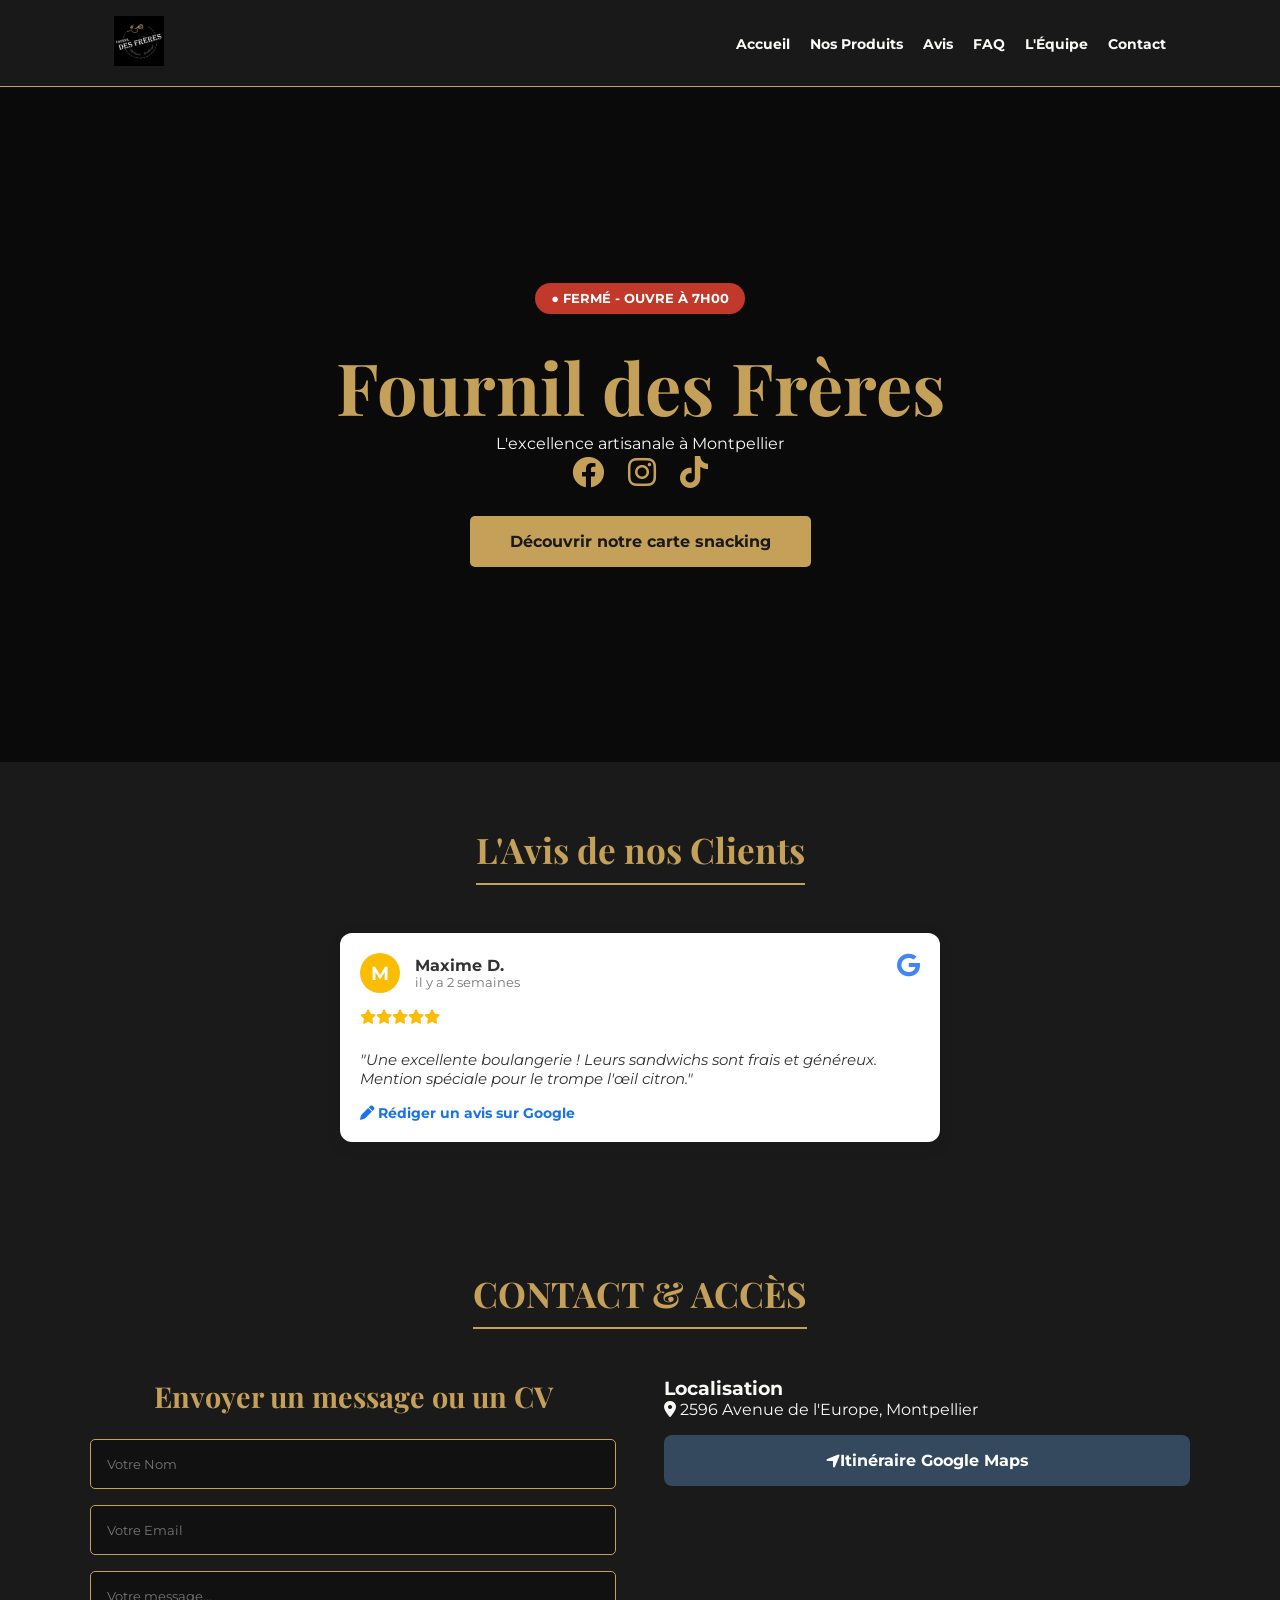
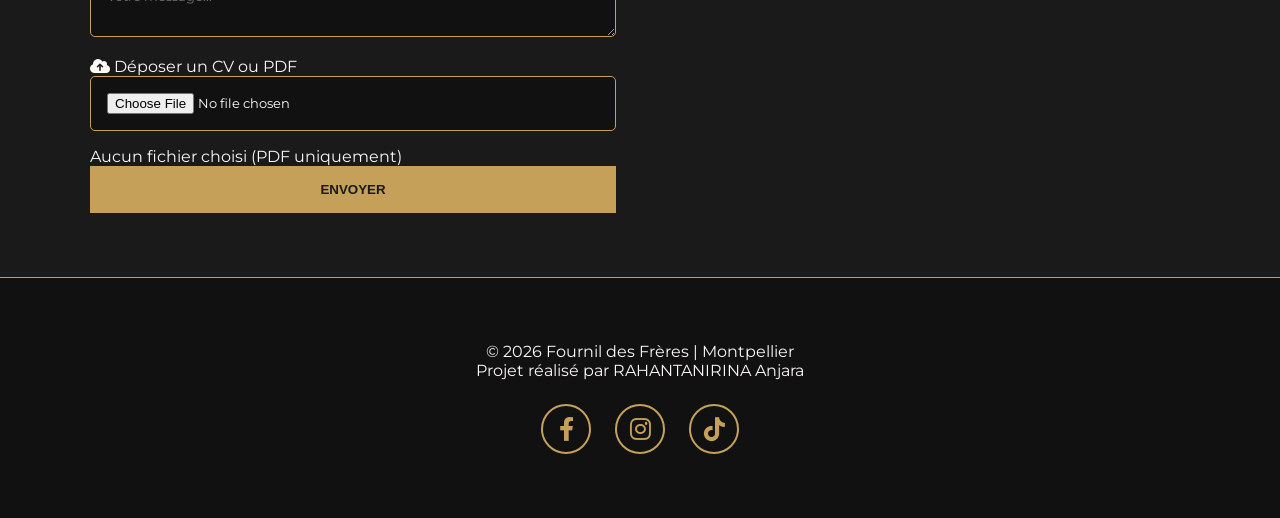
==== commit 3a17c7ba: "feat/html/tiktok" ====
--- a/index.html
+++ b/index.html
@@ -5,41 +5,17 @@
     <meta name="viewport" content="width=device-width, initial-scale=1.0">
     <title>Fournil des Frères | Artisan Boulanger Pâtissier Montpellier | Fait Maison</title>
     
-    <meta name="description" content="Découvrez le Fournil des Frères, artisan boulanger au 2596 Avenue de l'Europe à Montpellier. Sandwiches maison, viennoiseries pur beurre, trompe l'œil et pain au levain 100% fait maison.">
-    <meta name="keywords" content="boulangerie montpellier, sandwich montpellier, pâtisserie fine montpellier, trompe l'oeil citron, meilleur croissant montpellier, snacking fait maison, Fournil des Frères">
+    <meta name="description" content="Découvrez le Fournil des Frères, artisan boulanger à Montpellier. Sandwiches, viennoiseries, trompe l'œil et dépôt de candidature en ligne.">
 
     <link rel="icon" type="image/jpeg" href="FDF_logo.jpg">
     <link rel="stylesheet" href="style.css">
     <link href="https://fonts.googleapis.com/css2?family=Montserrat:wght@400;700&family=Playfair+Display:ital,wght@0,700;1,700&display=swap" rel="stylesheet">
     <link rel="stylesheet" href="https://cdnjs.cloudflare.com/ajax/libs/font-awesome/6.0.0/css/all.min.css">
-
-    <script type="application/ld+json">
-    {
-      "@context": "https://schema.org",
-      "@type": "Bakery",
-      "name": "Fournil des Frères",
-      "image": "https://jordyepsi.github.io/fournil-des-freres/croissant-beurre-frais-artisan.jpg",
-      "address": {
-        "@type": "PostalAddress",
-        "streetAddress": "2596 Avenue de l'Europe",
-        "addressLocality": "Montpellier",
-        "postalCode": "34080",
-        "addressCountry": "FR"
-      },
-      "aggregateRating": {
-        "@type": "AggregateRating",
-        "ratingValue": "4.6",
-        "reviewCount": "128"
-      },
-      "openingHours": "Mo-Fr 06:00-20:00, Sa-Su 07:00-20:00",
-      "telephone": "+33652292438"
-    }
-    </script>
 </head>
 <body>
 
     <div id="loader">
-        <img src="FDF_logo.jpg" alt="Chargement Fournil des Frères" class="loader-logo">
+        <img src="FDF_logo.jpg" alt="Chargement" class="loader-logo">
     </div>
 
     <div id="scroll-progress-bar"></div>
@@ -82,60 +58,9 @@
             <div class="social-hero">
                 <a href="https://www.facebook.com/Fournil-Des-Freres-107066511878900" target="_blank"><i class="fab fa-facebook"></i></a>
                 <a href="https://www.instagram.com/fournildesfreres34" target="_blank"><i class="fab fa-instagram"></i></a>
+                <a href="https://www.tiktok.com/@fournildesfreres" target="_blank"><i class="fab fa-tiktok"></i></a>
             </div>
             <a href="produits.html" class="btn-gold-hero">Découvrir notre carte snacking</a>
-        </div>
-    </section>
-
-    <section class="container section reveal">
-        <h2 class="title">Nos Engagements</h2>
-        <div class="engagements-grid">
-            <div class="eng-item">
-                <i class="fas fa-hand-holding-heart"></i>
-                <h3>100% Fait Maison</h3>
-                <p>Nos viennoiseries sont pétries et façonnées sur place chaque matin.</p>
-            </div>
-            <div class="eng-item">
-                <i class="fas fa-leaf"></i>
-                <h3>Farines Locales</h3>
-                <p>Nous travaillons avec des meuniers régionaux pour un circuit court.</p>
-            </div>
-            <div class="eng-item">
-                <i class="fas fa-certificate"></i>
-                <h3>Levain Naturel</h3>
-                <p>Pour un pain de tradition sain, digeste et savoureux.</p>
-            </div>
-        </div>
-    </section>
-
-    <section id="produits" class="container section reveal">
-        <h2 class="title">NOS SPÉCIALITÉS</h2>
-        <div class="carousel-container" id="main-carousel">
-            <div class="carousel-slide active">
-                <img src="sandwich-poulet-curry-graines.jpg" alt="Sandwich Poulet Curry Fait Maison">
-                <div class="carousel-caption">Nos Sandwichs Gourmands</div>
-            </div>
-            <div class="carousel-slide">
-                <img src="croissant-beurre-frais-artisan.jpg" alt="Croissant au beurre frais artisan boulanger">
-                <div class="carousel-caption">Viennoiseries Pur Beurre</div>
-            </div>
-            <div class="carousel-slide">
-                <img src="entremet-chocolat-brillant.jpg" alt="Entremet au chocolat pâtisserie fine">
-                <div class="carousel-caption">Pâtisseries Artisanales</div>
-            </div>
-            <button id="prevBtn" class="carousel-btn prev"><i class="fas fa-chevron-left"></i></button>
-            <button id="nextBtn" class="carousel-btn next"><i class="fas fa-chevron-right"></i></button>
-        </div>
-        <div style="text-align: center; margin-top: 20px;">
-            <a href="produits.html" class="btn-gps" style="display: inline-flex; width: auto; padding: 10px 20px;">Voir toute la carte snacking & desserts</a>
-        </div>
-    </section>
-
-    <section id="quisommesnous" class="container section reveal">
-        <div class="about-content">
-            <h2 class="title-left">L'Histoire des Frères</h2>
-            <p>Le Fournil des Frères est une aventure familiale née de la passion du pain. Nous préservons l'artisanat traditionnel à Montpellier Nord.</p>
-            <span class="tradition-tag">Tradition & Passion</span>
         </div>
     </section>
 
@@ -144,36 +69,16 @@
         <div class="google-review-card">
             <div class="reviewer-info">
                 <div class="avatar">M</div>
-                <div>
-                    <strong>Maxime D.</strong>
-                    <span class="date">il y a 2 semaines</span>
-                </div>
+                <div><strong>Maxime D.</strong><span class="date">il y a 2 semaines</span></div>
                 <i class="fab fa-google google-logo" style="color: #4285F4; font-size: 1.5rem;"></i>
             </div>
             <div class="stars">
                 <i class="fas fa-star" style="color: #fbbc04;"></i><i class="fas fa-star" style="color: #fbbc04;"></i><i class="fas fa-star" style="color: #fbbc04;"></i><i class="fas fa-star" style="color: #fbbc04;"></i><i class="fas fa-star" style="color: #fbbc04;"></i>
             </div>
-            <p class="review-text">"Une excellente boulangerie ! Leurs sandwichs (surtout celui au poulet curry) sont bien garnis et les produits sont frais. Mention spéciale pour le croissant au beurre qui est délicieux. Personnel toujours souriant."</p>
-        
-            <a href="https://search.google.com/local/writereview?placeid=ChIJKzZ_p7_SthIRu_mXv2V_E0w" target="_blank" class="btn-leave-review" style="color: #1a73e8; font-weight: bold; margin-top: 10px; display: inline-block;">
+            <p class="review-text">"Une excellente boulangerie ! Leurs sandwichs sont frais et généreux. Mention spéciale pour le trompe l'œil citron."</p>
+            <a href="https://search.google.com/local/writereview?placeid=ChIJKzZ_p7_SthIRu_mXv2V_E0w" target="_blank" class="btn-leave-review">
                 <i class="fas fa-pen"></i> Rédiger un avis sur Google
             </a>
-        </div>
-    </section>
-
-    <section id="faq" class="bg-alt reveal">
-        <div class="container section">
-            <h2 class="title">FAQ</h2>
-            <div class="faq-container">
-                <div class="faq-item">
-                    <div class="faq-question">Prenez-vous des commandes pour gâteaux ? <i class="fas fa-chevron-down"></i></div>
-                    <div class="faq-answer">Oui ! Contactez-nous 48h à l'avance par téléphone ou via le formulaire.</div>
-                </div>
-                <div class="faq-item">
-                    <div class="faq-question">Quels sont vos jours d'ouverture ? <i class="fas fa-chevron-down"></i></div>
-                    <div class="faq-answer">Nous sommes ouverts 7j/7, de 6h (7h le WE) à 20h.</div>
-                </div>
-            </div>
         </div>
     </section>
 
@@ -181,28 +86,31 @@
         <h2 class="title">CONTACT & ACCÈS</h2>
         <div class="contact-wrapper">
             <div class="contact-form">
-                <h3>Envoyer un message</h3>
-                <form action="https://formspree.io/f/xzdyaoab" method="POST">
-                    <input type="hidden" name="_next" value="https://jordyepsi.github.io/fournil-des-freres/merci.html">
-                    <input type="text" name="Nom" placeholder="Votre Nom" aria-label="Votre Nom" required>
-                    <input type="email" name="Email" placeholder="Votre Email" aria-label="Votre Email" required>
-                    <textarea name="Message" placeholder="Votre message ou commande..." aria-label="Votre message ou commande" required></textarea>
-                    <button type="submit" class="btn-gold">ENVOYER LE MESSAGE</button>
+                <h3>Envoyer un message ou un CV</h3>
+                <form action="https://formspree.io/f/xzdyaoab" method="POST" enctype="multipart/form-data">
+                    <input type="text" name="Nom" placeholder="Votre Nom" required>
+                    <input type="email" name="Email" placeholder="Votre Email" required>
+                    <textarea name="Message" placeholder="Votre message..." required></textarea>
+                    
+                    <div class="file-upload-wrapper">
+                        <label for="file-upload" class="custom-file-upload">
+                            <i class="fas fa-cloud-upload-alt"></i> Déposer un CV ou PDF
+                        </label>
+                        <input id="file-upload" type="file" name="attachment" accept=".pdf" />
+                        <span id="file-name-display">Aucun fichier choisi (PDF uniquement)</span>
+                    </div>
+
+                    <button type="submit" class="btn-gold">ENVOYER</button>
                 </form>
-                <a href="tel:+33652292438" class="phone-link-anim">
-                    <i class="fas fa-phone"></i> 06 52 29 24 38
-                </a>
             </div>
             
             <div class="contact-map">
-                <h3>Horaires & Localisation</h3>
-                <p><i class="fas fa-clock"></i> Lun-Ven : 06h-20h / Sam-Dim : 07h-20h</p>
+                <h3>Localisation</h3>
                 <p><i class="fas fa-map-marker-alt"></i> 2596 Avenue de l'Europe, Montpellier</p>
-                
-                <a href="https://www.google.com/maps/dir//Fournil+des+Freres+2596+Avenue+de+l'Europe+Montpellier" target="_blank" class="btn-gps">
+                <a href="https://www.google.com/maps/dir//Fournil+des+fr%C3%A8res,+2596+Av.+de+l'Europe,+34080+Montpellier/" target="_blank" class="btn-gps">
                     <i class="fas fa-location-arrow"></i> Itinéraire Google Maps
                 </a>
-                <iframe src="https://www.google.com/maps/embed?pb=!1m18!1m12!1m3!1d2888.5830959441164!2d3.824709!3d43.6152!2m3!1f0!2f0!3f0!3m2!1i1024!2i768!4f13.1!3m3!1m2!1s0x12b6af0836c4b92b%3A0x6b4f7a78377f0a3e!2sFournil%20des%20Fr%C3%A8res!5e0!3m2!1sfr!2sfr!4v1680000000000!5m2!1sfr!2sfr" width="100%" height="250" style="border:0; border-radius:10px; margin-top:15px;" allowfullscreen="" loading="lazy"></iframe>
+                <iframe src="https://www.google.com/maps/embed?pb=!1m18!1m12!1m3!1d2888.2435!2d3.8174!3d43.6418!2m3!1f0!2f0!3f0!3m2!1i1024!2i768!4f13.1!3m3!1m2!1s0x12b5ade1ebe841e1%3A0xa99e64cb6f97f9bb!2sFournil%20des%20fr%C3%A8res!5e0!3m2!1sfr!2sfr!4v1714470000000" width="100%" height="250" style="border:0; border-radius:10px;" allowfullscreen="" loading="lazy"></iframe>
             </div>
         </div>
     </section>
@@ -214,12 +122,11 @@
             <div class="footer-socials">
                 <a href="https://www.facebook.com/Fournil-Des-Freres-107066511878900" target="_blank" class="social-circle-footer"><i class="fab fa-facebook-f"></i></a>
                 <a href="https://www.instagram.com/fournildesfreres34" target="_blank" class="social-circle-footer"><i class="fab fa-instagram"></i></a>
+                <a href="https://www.tiktok.com/@fournildesfreres" target="_blank" class="social-circle-footer"><i class="fab fa-tiktok"></i></a>
             </div>
         </div>
     </footer>
 
-    <button id="backToTop"><i class="fas fa-arrow-up"></i></button>
-
     <script src="script.js"></script>
 </body>
 </html>
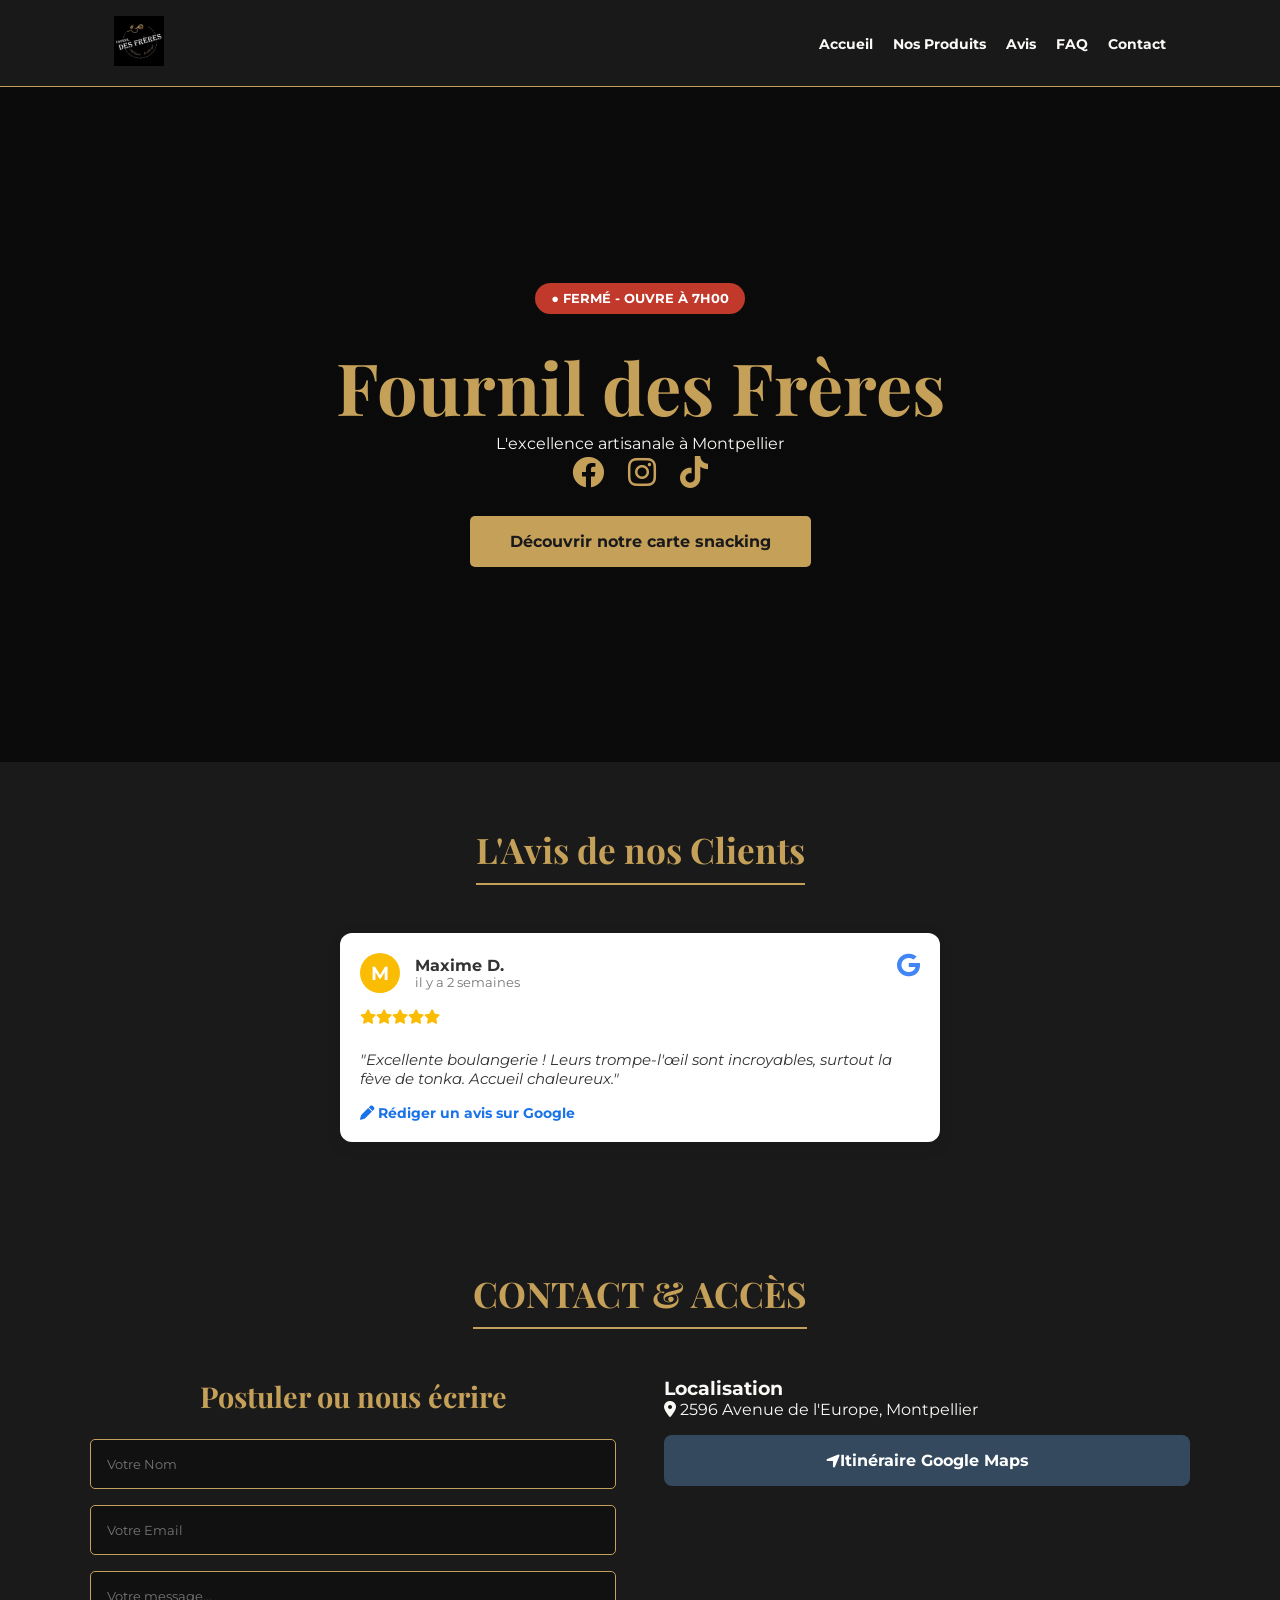
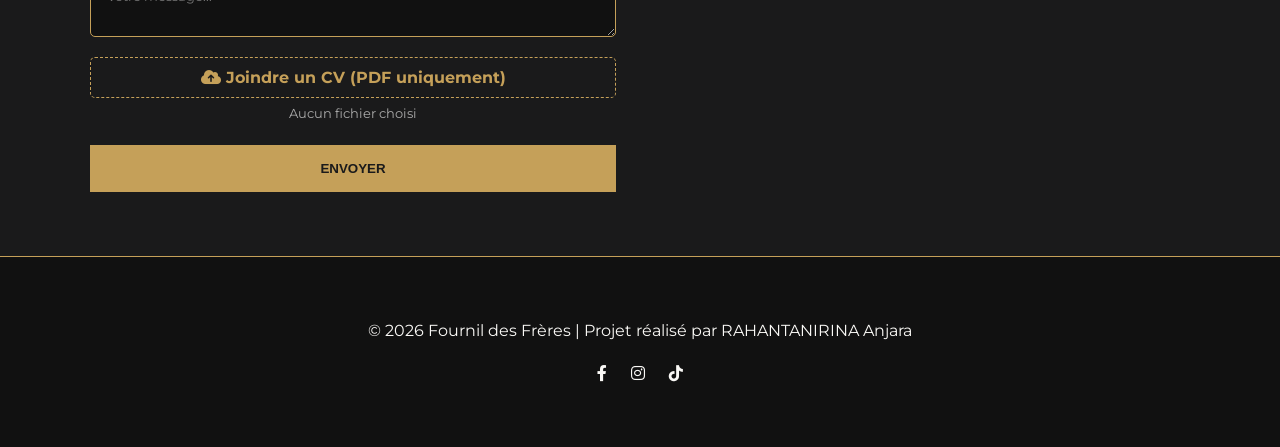
==== commit fc8cedba: "fix/html/avis et pdf" ====
--- a/index.html
+++ b/index.html
@@ -3,10 +3,9 @@
 <head>
     <meta charset="UTF-8">
     <meta name="viewport" content="width=device-width, initial-scale=1.0">
-    <title>Fournil des Frères | Artisan Boulanger Pâtissier Montpellier | Fait Maison</title>
+    <title>Fournil des Frères | Artisan Boulanger Pâtissier Montpellier</title>
     
-    <meta name="description" content="Découvrez le Fournil des Frères, artisan boulanger à Montpellier. Sandwiches, viennoiseries, trompe l'œil et dépôt de candidature en ligne.">
-
+    <meta name="description" content="Découvrez le Fournil des Frères à Montpellier. Trompe l'œil (Citron, Fève de Tonka), sandwiches frais et viennoiseries artisanales 100% fait maison.">
     <link rel="icon" type="image/jpeg" href="FDF_logo.jpg">
     <link rel="stylesheet" href="style.css">
     <link href="https://fonts.googleapis.com/css2?family=Montserrat:wght@400;700&family=Playfair+Display:ital,wght@0,700;1,700&display=swap" rel="stylesheet">
@@ -25,18 +24,13 @@
             <div class="logo-area">
                 <a href="index.html"><img src="FDF_logo.jpg" alt="Logo Fournil des Frères" class="logo"></a>
             </div>
-            
-            <div class="menu-toggle" id="mobile-menu">
-                <i class="fas fa-bars"></i>
-            </div>
-
+            <div class="menu-toggle" id="mobile-menu"><i class="fas fa-bars"></i></div>
             <nav class="desktop-nav">
                 <ul id="nav-list">
                     <li><a href="#accueil">Accueil</a></li>
                     <li><a href="produits.html">Nos Produits</a></li>
                     <li><a href="#avis">Avis</a></li>
                     <li><a href="#faq">FAQ</a></li>
-                    <li><a href="#quisommesnous">L'Équipe</a></li>
                     <li><a href="#contact">Contact</a></li>
                 </ul>
             </nav>
@@ -75,7 +69,7 @@
             <div class="stars">
                 <i class="fas fa-star" style="color: #fbbc04;"></i><i class="fas fa-star" style="color: #fbbc04;"></i><i class="fas fa-star" style="color: #fbbc04;"></i><i class="fas fa-star" style="color: #fbbc04;"></i><i class="fas fa-star" style="color: #fbbc04;"></i>
             </div>
-            <p class="review-text">"Une excellente boulangerie ! Leurs sandwichs sont frais et généreux. Mention spéciale pour le trompe l'œil citron."</p>
+            <p class="review-text">"Excellente boulangerie ! Leurs trompe-l'œil sont incroyables, surtout la fève de tonka. Accueil chaleureux."</p>
             <a href="https://search.google.com/local/writereview?placeid=ChIJKzZ_p7_SthIRu_mXv2V_E0w" target="_blank" class="btn-leave-review">
                 <i class="fas fa-pen"></i> Rédiger un avis sur Google
             </a>
@@ -86,7 +80,7 @@
         <h2 class="title">CONTACT & ACCÈS</h2>
         <div class="contact-wrapper">
             <div class="contact-form">
-                <h3>Envoyer un message ou un CV</h3>
+                <h3>Postuler ou nous écrire</h3>
                 <form action="https://formspree.io/f/xzdyaoab" method="POST" enctype="multipart/form-data">
                     <input type="text" name="Nom" placeholder="Votre Nom" required>
                     <input type="email" name="Email" placeholder="Votre Email" required>
@@ -94,39 +88,36 @@
                     
                     <div class="file-upload-wrapper">
                         <label for="file-upload" class="custom-file-upload">
-                            <i class="fas fa-cloud-upload-alt"></i> Déposer un CV ou PDF
+                            <i class="fas fa-cloud-upload-alt"></i> Joindre un CV (PDF uniquement)
                         </label>
-                        <input id="file-upload" type="file" name="attachment" accept=".pdf" />
-                        <span id="file-name-display">Aucun fichier choisi (PDF uniquement)</span>
+                        <input id="file-upload" type="file" name="upload" accept=".pdf" />
+                        <span id="file-name-display">Aucun fichier choisi</span>
                     </div>
 
                     <button type="submit" class="btn-gold">ENVOYER</button>
                 </form>
             </div>
-            
             <div class="contact-map">
                 <h3>Localisation</h3>
                 <p><i class="fas fa-map-marker-alt"></i> 2596 Avenue de l'Europe, Montpellier</p>
-                <a href="https://www.google.com/maps/dir//Fournil+des+fr%C3%A8res,+2596+Av.+de+l'Europe,+34080+Montpellier/" target="_blank" class="btn-gps">
+                <a href="https://maps.app.goo.gl/ChIJKzZ_p7_SthIRu_mXv2V_E0w" target="_blank" class="btn-gps">
                     <i class="fas fa-location-arrow"></i> Itinéraire Google Maps
                 </a>
-                <iframe src="https://www.google.com/maps/embed?pb=!1m18!1m12!1m3!1d2888.2435!2d3.8174!3d43.6418!2m3!1f0!2f0!3f0!3m2!1i1024!2i768!4f13.1!3m3!1m2!1s0x12b5ade1ebe841e1%3A0xa99e64cb6f97f9bb!2sFournil%20des%20fr%C3%A8res!5e0!3m2!1sfr!2sfr!4v1714470000000" width="100%" height="250" style="border:0; border-radius:10px;" allowfullscreen="" loading="lazy"></iframe>
+                <iframe src="https://www.google.com/maps/embed?pb=!1m18!1m12!1m3!1d2888.225574044558!2d3.8184511999999996!3d43.6434442!2m3!1f0!2f0!3f0!3m2!1i1024!2i768!4f13.1!3m3!1m2!1s0x34080%3A0xChIJKzZ_p7_SthIRu_mXv2V_E0w!2s2596%20Av.%20de%20l&#39;Europe%2C%2034080%20Montpellier!5e0!3m2!1sfr!2sfr!4v1715000000000!5m2!1sfr!2sfr" width="100%" height="250" style="border:0; border-radius:10px;" allowfullscreen="" loading="lazy"></iframe>
             </div>
         </div>
     </section>
 
     <footer>
-        <div class="container footer-content">
-            <p>© 2026 Fournil des Frères | Montpellier</p>
-            <p class="credits">Projet réalisé par RAHANTANIRINA Anjara</p>
-            <div class="footer-socials">
-                <a href="https://www.facebook.com/Fournil-Des-Freres-107066511878900" target="_blank" class="social-circle-footer"><i class="fab fa-facebook-f"></i></a>
-                <a href="https://www.instagram.com/fournildesfreres34" target="_blank" class="social-circle-footer"><i class="fab fa-instagram"></i></a>
-                <a href="https://www.tiktok.com/@fournildesfreres" target="_blank" class="social-circle-footer"><i class="fab fa-tiktok"></i></a>
-            </div>
+        <p>© 2026 Fournil des Frères | Projet réalisé par RAHANTANIRINA Anjara</p>
+        <div class="footer-socials">
+            <a href="https://www.facebook.com/Fournil-Des-Freres-107066511878900" target="_blank"><i class="fab fa-facebook-f"></i></a>
+            <a href="https://www.instagram.com/fournildesfreres34" target="_blank"><i class="fab fa-instagram"></i></a>
+            <a href="https://www.tiktok.com/@fournildesfreres" target="_blank"><i class="fab fa-tiktok"></i></a>
         </div>
     </footer>
 
+    <button id="backToTop"><i class="fas fa-arrow-up"></i></button>
     <script src="script.js"></script>
 </body>
 </html>
--- a/style.css
+++ b/style.css
@@ -115,6 +115,42 @@
 .btn-gps { display: flex; align-items: center; justify-content: center; background: #34495e; color: white; padding: 1rem; border-radius: 8px; font-weight: bold; margin: 1rem 0; transition: var(--transition); }
 .btn-gps:hover { background: var(--or); color: var(--noir); }
 
+/* STYLE DÉPÔT DE FICHIER */
+.file-upload-wrapper {
+    margin-bottom: 1.5rem;
+    text-align: left;
+}
+
+#file-upload {
+    display: none; /* On cache l'input moche par défaut */
+}
+
+.custom-file-upload {
+    display: inline-block;
+    padding: 10px 20px;
+    cursor: pointer;
+    background: transparent;
+    border: 1px dashed var(--or);
+    color: var(--or);
+    border-radius: 5px;
+    font-weight: bold;
+    transition: var(--transition);
+    width: 100%;
+    text-align: center;
+}
+
+.custom-file-upload:hover {
+    background: rgba(197, 160, 89, 0.1);
+}
+
+#file-name-display {
+    display: block;
+    margin-top: 8px;
+    font-size: 0.8rem;
+    color: #aaa;
+    text-align: center;
+}
+
 /* FOOTER LOGOS */
 footer { padding: 4rem 0; text-align: center; border-top: 1px solid var(--or); background: #111; }
 .footer-socials { display: flex; justify-content: center; gap: 1.5rem; margin-top: 1.5rem; }
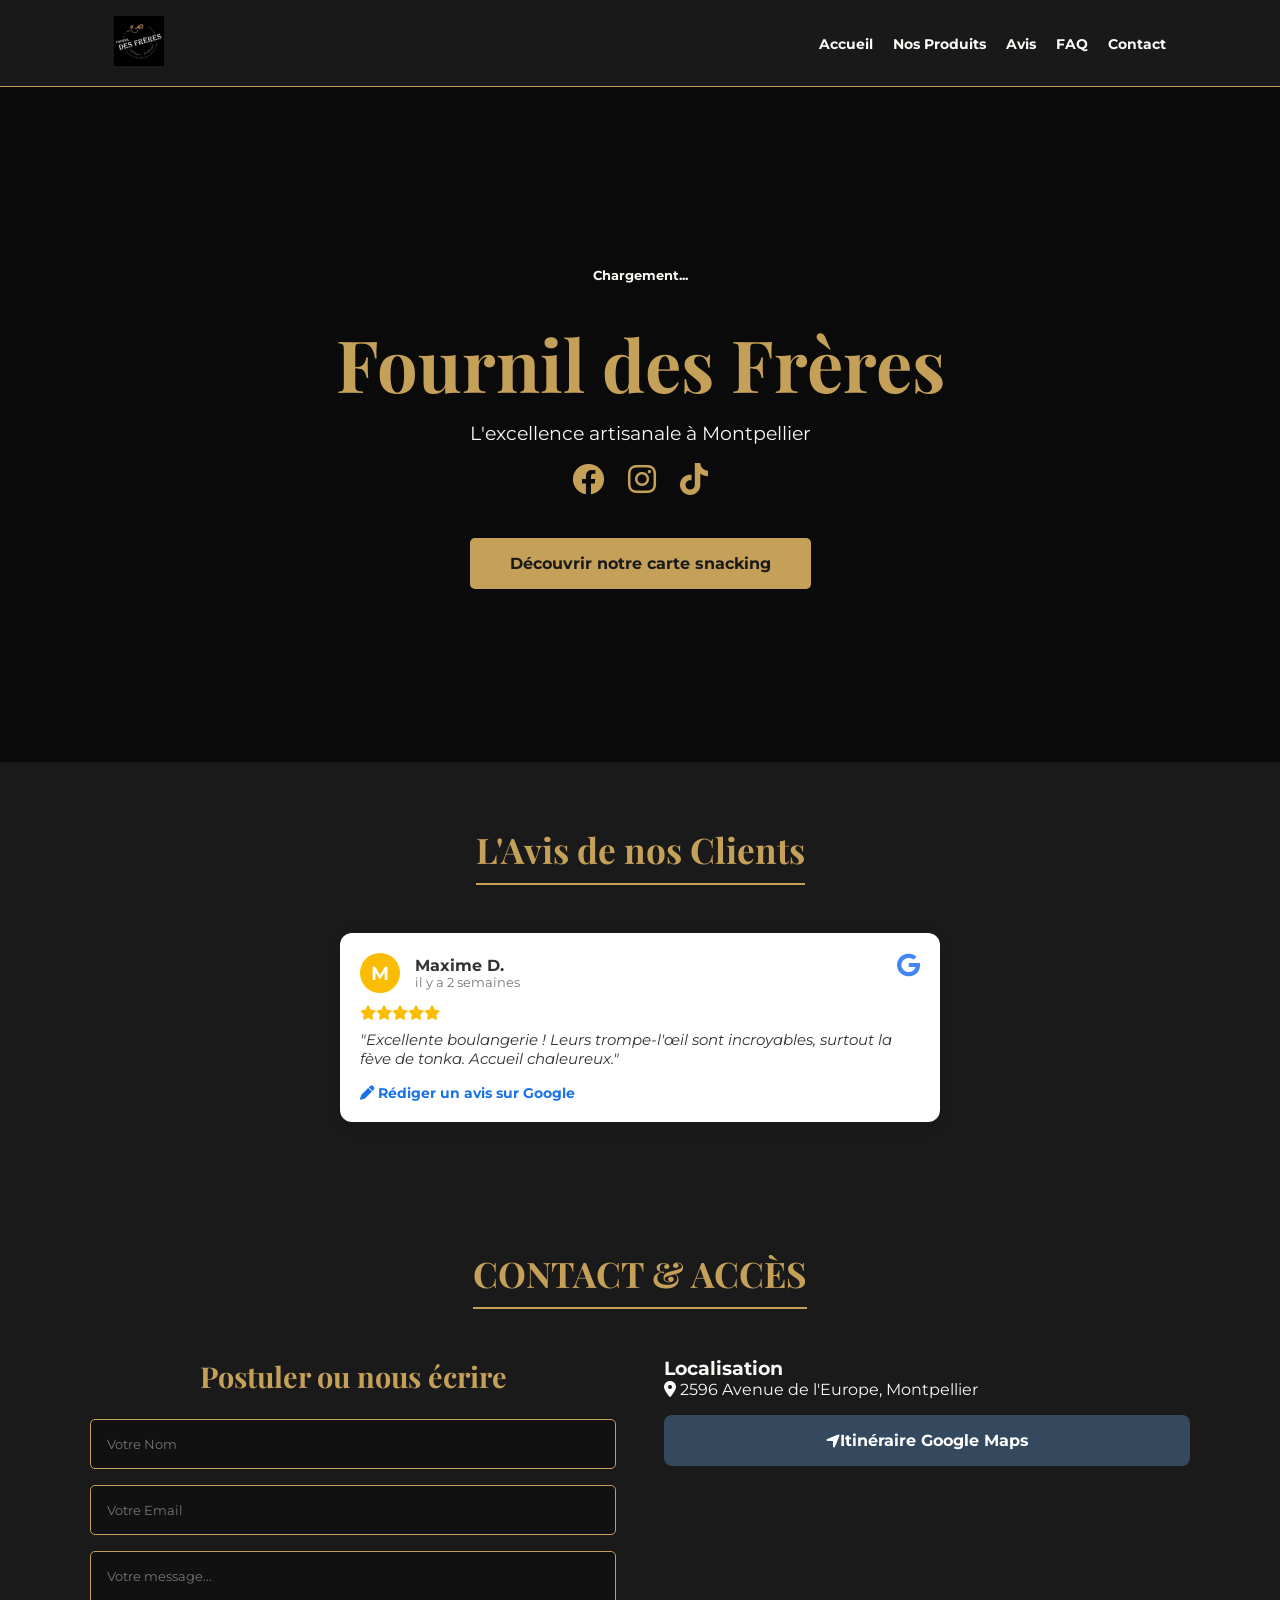
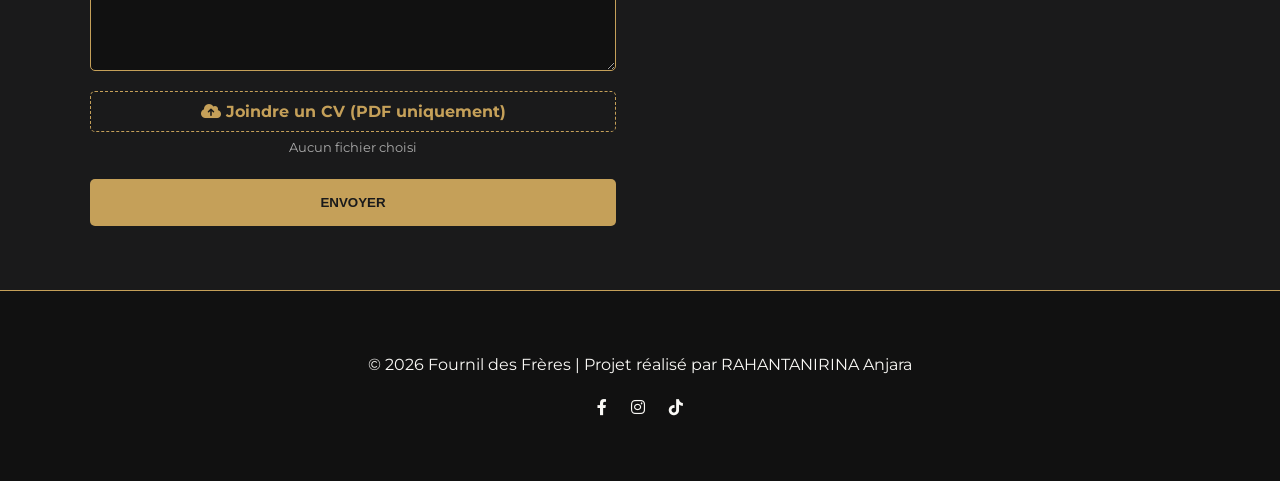
==== commit 9caa0e3d: "feat/html/rendu" ====
--- a/index.html
+++ b/index.html
@@ -3,9 +3,9 @@
 <head>
     <meta charset="UTF-8">
     <meta name="viewport" content="width=device-width, initial-scale=1.0">
-    <title>Fournil des Frères | Artisan Boulanger Pâtissier Montpellier</title>
+    <title>Fournil des Frères | Artisan Boulanger Pâtissier Montpellier | Fait Maison</title>
     
-    <meta name="description" content="Découvrez le Fournil des Frères à Montpellier. Trompe l'œil (Citron, Fève de Tonka), sandwiches frais et viennoiseries artisanales 100% fait maison.">
+    <meta name="description" content="Découvrez le Fournil des Frères à Montpellier. Trompe l'œil signatures (Tonka, Citron), snacking frais et viennoiseries artisanales 100% fait maison.">
     <link rel="icon" type="image/jpeg" href="FDF_logo.jpg">
     <link rel="stylesheet" href="style.css">
     <link href="https://fonts.googleapis.com/css2?family=Montserrat:wght@400;700&family=Playfair+Display:ital,wght@0,700;1,700&display=swap" rel="stylesheet">
@@ -100,10 +100,10 @@
             <div class="contact-map">
                 <h3>Localisation</h3>
                 <p><i class="fas fa-map-marker-alt"></i> 2596 Avenue de l'Europe, Montpellier</p>
-                <a href="https://maps.app.goo.gl/ChIJKzZ_p7_SthIRu_mXv2V_E0w" target="_blank" class="btn-gps">
+                <a href="https://www.google.com/maps/dir/?api=1&destination=Fournil+des+Frères,+2596+Avenue+de+l'Europe,+Montpellier2" target="_blank" class="btn-gps">
                     <i class="fas fa-location-arrow"></i> Itinéraire Google Maps
                 </a>
-                <iframe src="https://www.google.com/maps/embed?pb=!1m18!1m12!1m3!1d2888.225574044558!2d3.8184511999999996!3d43.6434442!2m3!1f0!2f0!3f0!3m2!1i1024!2i768!4f13.1!3m3!1m2!1s0x34080%3A0xChIJKzZ_p7_SthIRu_mXv2V_E0w!2s2596%20Av.%20de%20l&#39;Europe%2C%2034080%20Montpellier!5e0!3m2!1sfr!2sfr!4v1715000000000!5m2!1sfr!2sfr" width="100%" height="250" style="border:0; border-radius:10px;" allowfullscreen="" loading="lazy"></iframe>
+                <iframe src="https://www.google.com/maps/dir/?api=1&destination=Fournil+des+Frères,+2596+Avenue+de+l'Europe,+Montpellier3" width="100%" height="250" style="border:0; border-radius:10px;" allowfullscreen="" loading="lazy"></iframe>
             </div>
         </div>
     </section>
--- a/style.css
+++ b/style.css
@@ -1,3 +1,6 @@
+/* =========================================
+   VARIABLES & BASE
+   ========================================= */
 :root {
     --noir: #1A1A1B;
     --or: #C5A059;
@@ -6,63 +9,104 @@
     --transition: all 0.3s ease-in-out;
 }
 
-/* BASE */
 * { margin: 0; padding: 0; box-sizing: border-box; }
 html { scroll-behavior: smooth; font-size: 16px; }
-body { background: var(--noir); color: var(--creme); font-family: 'Montserrat', sans-serif; overflow-x: hidden; padding-bottom: 65px; }
+body { 
+    background: var(--noir); 
+    color: var(--creme); 
+    font-family: 'Montserrat', sans-serif; 
+    overflow-x: hidden; 
+    padding-bottom: 65px; /* Espace pour la barre mobile */
+}
 a { color: inherit; text-decoration: none; transition: var(--transition); }
 ul { list-style: none; }
 
-/* LOADER & BARRE DE PROGRESSION */
-#loader { position: fixed; top: 0; left: 0; width: 100vw; height: 100vh; background-color: var(--noir); display: flex; justify-content: center; align-items: center; z-index: 9999; transition: opacity 0.6s ease, visibility 0.6s ease; }
+/* =========================================
+   ANIMATIONS & LOADER
+   ========================================= */
+#loader {
+    position: fixed; top: 0; left: 0; width: 100vw; height: 100vh;
+    background-color: var(--noir); display: flex; justify-content: center; align-items: center;
+    z-index: 9999; transition: opacity 0.6s ease, visibility 0.6s ease;
+}
 #loader.hidden { opacity: 0; visibility: hidden; }
 .loader-logo { width: 100px; border-radius: 50%; animation: pulse 1.5s infinite; }
-@keyframes pulse { 0% { transform: scale(0.9); box-shadow: 0 0 0 0 rgba(197, 160, 89, 0.7); } 70% { transform: scale(1.1); box-shadow: 0 0 0 15px rgba(197, 160, 89, 0); } 100% { transform: scale(0.9); box-shadow: 0 0 0 0 rgba(197, 160, 89, 0); } }
+@keyframes pulse { 
+    0% { transform: scale(0.9); box-shadow: 0 0 0 0 rgba(197, 160, 89, 0.7); } 
+    70% { transform: scale(1.1); box-shadow: 0 0 0 15px rgba(197, 160, 89, 0); } 
+    100% { transform: scale(0.9); box-shadow: 0 0 0 0 rgba(197, 160, 89, 0); } 
+}
+
 #scroll-progress-bar { position: fixed; top: 0; left: 0; width: 0%; height: 4px; background-color: var(--or); z-index: 10000; transition: width 0.1s ease; }
 
-/* CONTENEURS & TITRES */
+.reveal { opacity: 0; transform: translateY(30px); transition: 1.2s all ease; }
+.reveal.active { opacity: 1; transform: translateY(0); }
+
+@keyframes fade { from { opacity: 0.4; } to { opacity: 1; } }
+
+/* =========================================
+   LAYOUT GÉNÉRAL & TITRES
+   ========================================= */
 .container { max-width: 1100px; margin: auto; padding: 0 1.5rem; }
 .section { padding: 4rem 0; }
 .bg-alt { background: var(--gris); }
+
 .title { text-align: center; color: var(--or); font-family: 'Playfair Display', serif; font-size: 2.2rem; margin: 0 auto 3rem auto; border-bottom: 2px solid var(--or); display: table; padding-bottom: 10px; }
 .title-left { color: var(--or); font-family: 'Playfair Display', serif; font-size: 2rem; margin-bottom: 1.5rem; }
 .tradition-tag { color: var(--or); font-weight: bold; font-style: italic; display: block; margin-top: 1rem; }
 
-/* HEADER & NAV */
+/* =========================================
+   HEADER & NAVIGATION DESKTOP
+   ========================================= */
 header { background: rgba(26,26,27,0.98); padding: 1rem 0; border-bottom: 1px solid var(--or); position: sticky; top: 0; z-index: 1000; }
 .header-flex { display: flex; justify-content: space-between; align-items: center; }
 .logo { height: 50px; transition: var(--transition); }
 .logo:hover { transform: scale(1.1); }
+
 .desktop-nav { width: 0; } 
 #nav-list { display: none; } 
+
 .menu-toggle { display: block; color: var(--or); font-size: 1.5rem; cursor: pointer; margin-left: auto; }
 .menu-toggle i { transition: 0.4s; }
 .menu-toggle.active i { transform: rotate(180deg); }
+
 #nav-list.active { display: flex; flex-direction: column; position: absolute; top: 100%; left: 0; width: 100%; background: var(--noir); padding: 2rem; border-bottom: 2px solid var(--or); text-align: center; }
 #nav-list li { margin: 1rem 0; font-weight: bold; }
 
-/* BARRE MOBILE BASSE */
+/* =========================================
+   NAVIGATION MOBILE (TAB BAR)
+   ========================================= */
 .mobile-tab-bar { position: fixed; bottom: 0; left: 0; width: 100%; height: 65px; background: #111; border-top: 1px solid var(--or); display: flex; justify-content: space-around; align-items: center; z-index: 2000; }
 .mobile-tab-bar a { display: flex; flex-direction: column; align-items: center; font-size: 0.7rem; color: white; }
 .mobile-tab-bar a i { font-size: 1.4rem; color: var(--or); margin-bottom: 2px; }
 
-/* HERO */
+/* =========================================
+   SECTION HERO (ACCUEIL)
+   ========================================= */
 .hero { height: 75vh; background: linear-gradient(rgba(0,0,0,0.6), rgba(0,0,0,0.6)), url('https://images.unsplash.com/photo-1509440159596-0249088772ff?q=80&w=2072'); background-size: cover; background-position: center; display: flex; align-items: center; justify-content: center; text-align: center; }
 .hero h1 { font-size: 3rem; font-family: 'Playfair Display', serif; color: var(--or); }
+.hero p { font-size: 1.2rem; margin-top: 10px; }
+
 .status-badge { display: inline-block; padding: 0.5rem 1rem; border-radius: 20px; font-weight: bold; margin-bottom: 1.5rem; font-size: 0.8rem; }
 .open { background: #27ae60; color: white; }
 .closed { background: #c0392b; color: white; }
-.social-hero a { color: var(--or); font-size: 2rem; margin: 0 10px; display: inline-block; transition: var(--transition); }
+
+.social-hero a { color: var(--or); font-size: 2rem; margin: 15px 10px; display: inline-block; transition: var(--transition); }
 .social-hero a:hover { transform: translateY(-8px) scale(1.1); color: white; }
+
 .btn-gold-hero { display: inline-block; background: var(--or); color: var(--noir); padding: 1rem 2.5rem; font-weight: bold; border-radius: 5px; margin-top: 1.5rem; transition: var(--transition); }
 .btn-gold-hero:hover { transform: translateY(-5px); background: white; }
 
-/* ENGAGEMENTS */
+/* =========================================
+   ENGAGEMENTS
+   ========================================= */
 .engagements-grid { display: grid; grid-template-columns: repeat(auto-fit, minmax(280px, 1fr)); gap: 2.5rem; text-align: center; }
 .eng-item i { font-size: 2.5rem; color: var(--or); margin-bottom: 1rem; transition: var(--transition); }
 .eng-item:hover i { transform: scale(1.2) rotate(10deg); }
 
-/* CARROUSEL */
+/* =========================================
+   CARROUSEL
+   ========================================= */
 .carousel-container { position: relative; max-width: 800px; margin: auto; overflow: hidden; border: 2px solid var(--or); border-radius: 15px; }
 .carousel-slide { display: none; }
 .carousel-slide.active { display: block; animation: fade 0.8s; }
@@ -73,18 +117,9 @@
 .carousel-btn:hover { background: var(--or); }
 .prev { left: 0; } .next { right: 0; }
 
-/* AVIS & FAQ */
-.reviews-grid { display: grid; grid-template-columns: repeat(auto-fit, minmax(300px, 1fr)); gap: 2rem; }
-.review-card { background: var(--gris); padding: 2.5rem; border-radius: 10px; border-left: 4px solid var(--or); transition: var(--transition); }
-.review-card:hover { transform: translateY(-10px); }
-.stars { color: var(--or); margin-bottom: 1rem; font-size: 1.2rem; }
-.client-name { display: block; margin-top: 1rem; font-weight: bold; color: var(--or); }
-.faq-container { max-width: 800px; margin: auto; }
-.faq-item { border: 1px solid var(--or); margin-bottom: 10px; border-radius: 8px; }
-.faq-question { padding: 1.2rem; cursor: pointer; display: flex; justify-content: space-between; font-weight: bold; color: var(--or); }
-.faq-answer { padding: 1.2rem; display: none; background: rgba(197, 160, 89, 0.1); border-top: 1px solid var(--or); }
-
-/* STYLE DE L'AVIS GOOGLE (Page Accueil) */
+/* =========================================
+   AVIS GOOGLE CARD
+   ========================================= */
 .google-review-card { background: #ffffff; color: #333; max-width: 600px; margin: 0 auto; padding: 20px; border-radius: 12px; box-shadow: 0 4px 15px rgba(0,0,0,0.1); }
 .reviewer-info { display: flex; align-items: center; gap: 15px; position: relative; margin-bottom: 10px; }
 .reviewer-info .avatar { background-color: #fbbc04; color: white; width: 40px; height: 40px; border-radius: 50%; display: flex; justify-content: center; align-items: center; font-weight: bold; font-size: 1.2rem; }
@@ -95,7 +130,17 @@
 .btn-leave-review { color: #1a73e8; font-weight: bold; font-size: 0.9rem; }
 .btn-leave-review:hover { text-decoration: underline; }
 
-/* GRILLE PAGE PRODUITS */
+/* =========================================
+   FAQ
+   ========================================= */
+.faq-container { max-width: 800px; margin: auto; }
+.faq-item { border: 1px solid var(--or); margin-bottom: 10px; border-radius: 8px; }
+.faq-question { padding: 1.2rem; cursor: pointer; display: flex; justify-content: space-between; font-weight: bold; color: var(--or); }
+.faq-answer { padding: 1.2rem; display: none; background: rgba(197, 160, 89, 0.1); border-top: 1px solid var(--or); }
+
+/* =========================================
+   GRILLE PAGE PRODUITS
+   ========================================= */
 .product-grid { display: grid; grid-template-columns: repeat(auto-fill, minmax(280px, 1fr)); gap: 30px; margin-bottom: 40px; }
 .product-card { background: var(--gris); border-radius: 10px; overflow: hidden; transition: var(--transition); border-bottom: 3px solid var(--or); }
 .product-card:hover { transform: translateY(-5px); box-shadow: 0 10px 20px rgba(0,0,0,0.5); }
@@ -104,54 +149,47 @@
 .product-info h3 { color: var(--or); font-size: 1.2rem; margin-bottom: 10px; font-family: 'Playfair Display', serif; }
 .product-info p { font-size: 0.9rem; line-height: 1.4; }
 
-/* CONTACT */
+/* =========================================
+   SECTION CONTACT & FORMULAIRE (CORRIGÉ)
+   ========================================= */
 .contact-wrapper { display: grid; grid-template-columns: repeat(auto-fit, minmax(320px, 1fr)); gap: 3rem; align-items: start; }
 .contact-form h3 { color: var(--or) !important; font-family: 'Playfair Display', serif; font-size: 1.8rem; margin-bottom: 1.5rem; text-align: center; }
-.contact-form input, .contact-form textarea { width: 100%; padding: 1rem; margin-bottom: 1rem; background: #111; border: 1px solid var(--or); color: white; border-radius: 5px; font-family: inherit; }
-.btn-gold { background: var(--or); color: var(--noir); border: none; padding: 1rem; width: 100%; font-weight: bold; cursor: pointer; transition: var(--transition); }
+
+/* Styles des champs de texte */
+.contact-form input[type="text"], 
+.contact-form input[type="email"], 
+.contact-form textarea { 
+    width: 100%; padding: 1rem; margin-bottom: 1rem; 
+    background: #111; border: 1px solid var(--or); 
+    color: white; border-radius: 5px; font-family: inherit; 
+}
+.contact-form textarea { height: 120px; resize: vertical; }
+
+/* Bouton Envoyer */
+.btn-gold { background: var(--or); color: var(--noir); border: none; padding: 1rem; width: 100%; font-weight: bold; cursor: pointer; transition: var(--transition); border-radius: 5px;}
 .btn-gold:hover { background: white; }
+
+/* NOUVEAU : STYLE DÉPÔT DE FICHIER (PDF) */
+.file-upload-wrapper { margin-bottom: 1.5rem; text-align: left; }
+#file-upload { display: none; }
+.custom-file-upload {
+    display: inline-block; padding: 10px 20px; cursor: pointer;
+    background: transparent; border: 1px dashed var(--or);
+    color: var(--or); border-radius: 5px; font-weight: bold;
+    transition: var(--transition); width: 100%; text-align: center;
+}
+.custom-file-upload:hover { background: rgba(197, 160, 89, 0.1); }
+#file-name-display { display: block; margin-top: 8px; font-size: 0.8rem; color: #aaa; text-align: center; }
+
+/* Liens annexes contact */
 .phone-link-anim { display: inline-block; color: var(--or); font-weight: bold; font-size: 1.4rem; margin-top: 1.5rem; text-align: center; width: 100%; transition: var(--transition); }
 .phone-link-anim:hover { transform: scale(1.08); color: white; text-shadow: 0 0 10px rgba(197, 160, 89, 0.5); }
 .btn-gps { display: flex; align-items: center; justify-content: center; background: #34495e; color: white; padding: 1rem; border-radius: 8px; font-weight: bold; margin: 1rem 0; transition: var(--transition); }
 .btn-gps:hover { background: var(--or); color: var(--noir); }
 
-/* STYLE DÉPÔT DE FICHIER */
-.file-upload-wrapper {
-    margin-bottom: 1.5rem;
-    text-align: left;
-}
-
-#file-upload {
-    display: none; /* On cache l'input moche par défaut */
-}
-
-.custom-file-upload {
-    display: inline-block;
-    padding: 10px 20px;
-    cursor: pointer;
-    background: transparent;
-    border: 1px dashed var(--or);
-    color: var(--or);
-    border-radius: 5px;
-    font-weight: bold;
-    transition: var(--transition);
-    width: 100%;
-    text-align: center;
-}
-
-.custom-file-upload:hover {
-    background: rgba(197, 160, 89, 0.1);
-}
-
-#file-name-display {
-    display: block;
-    margin-top: 8px;
-    font-size: 0.8rem;
-    color: #aaa;
-    text-align: center;
-}
-
-/* FOOTER LOGOS */
+/* =========================================
+   FOOTER & BOUTON RETOUR EN HAUT
+   ========================================= */
 footer { padding: 4rem 0; text-align: center; border-top: 1px solid var(--or); background: #111; }
 .footer-socials { display: flex; justify-content: center; gap: 1.5rem; margin-top: 1.5rem; }
 .social-circle-footer { display: flex !important; align-items: center; justify-content: center; width: 50px; height: 50px; border: 2px solid var(--or) !important; border-radius: 50%; transition: var(--transition); background: transparent; }
@@ -159,20 +197,18 @@
 .social-circle-footer:hover { background: var(--or); transform: rotate(360deg); }
 .social-circle-footer:hover i { color: var(--noir) !important; }
 
-/* REVEAL & BACK TO TOP */
-.reveal { opacity: 0; transform: translateY(30px); transition: 1.2s all ease; }
-.reveal.active { opacity: 1; transform: translateY(0); }
 #backToTop { position: fixed; bottom: 85px; right: 20px; background: var(--or); border: none; padding: 12px; border-radius: 50%; cursor: pointer; display: none; color: var(--noir); z-index: 1000; transition: var(--transition); }
 #backToTop:hover { transform: scale(1.1); background: white; }
 
-/* MEDIA QUERIES : CENTRAGE MOBILE */
+/* =========================================
+   MEDIA QUERIES (RESPONSIVE)
+   ========================================= */
 @media (max-width: 991px) {
-    .eng-item, .about-content, .review-card, .contact-map { text-align: center; }
+    .eng-item, .about-content, .contact-map { text-align: center; }
     .contact-map p { display: flex; flex-direction: column; align-items: center; justify-content: center; margin-bottom: 10px; }
     .contact-map p i { margin-bottom: 5px; font-size: 1.2rem; }
 }
 
-/* MEDIA QUERIES : ORDINATEUR */
 @media (min-width: 992px) {
     body { padding-bottom: 0; }
     .mobile-tab-bar, .menu-toggle { display: none !important; }
@@ -186,8 +222,6 @@
     .hero h1 { font-size: 4.5rem; }
     .carousel-slide img { height: 450px; }
     #backToTop { bottom: 25px; }
-    .about-content, .contact-map, .review-card { text-align: left; }
+    .about-content, .contact-map { text-align: left; }
     .eng-item { text-align: center; }
 }
-
-@keyframes fade { from { opacity: 0.4; } to { opacity: 1; } }
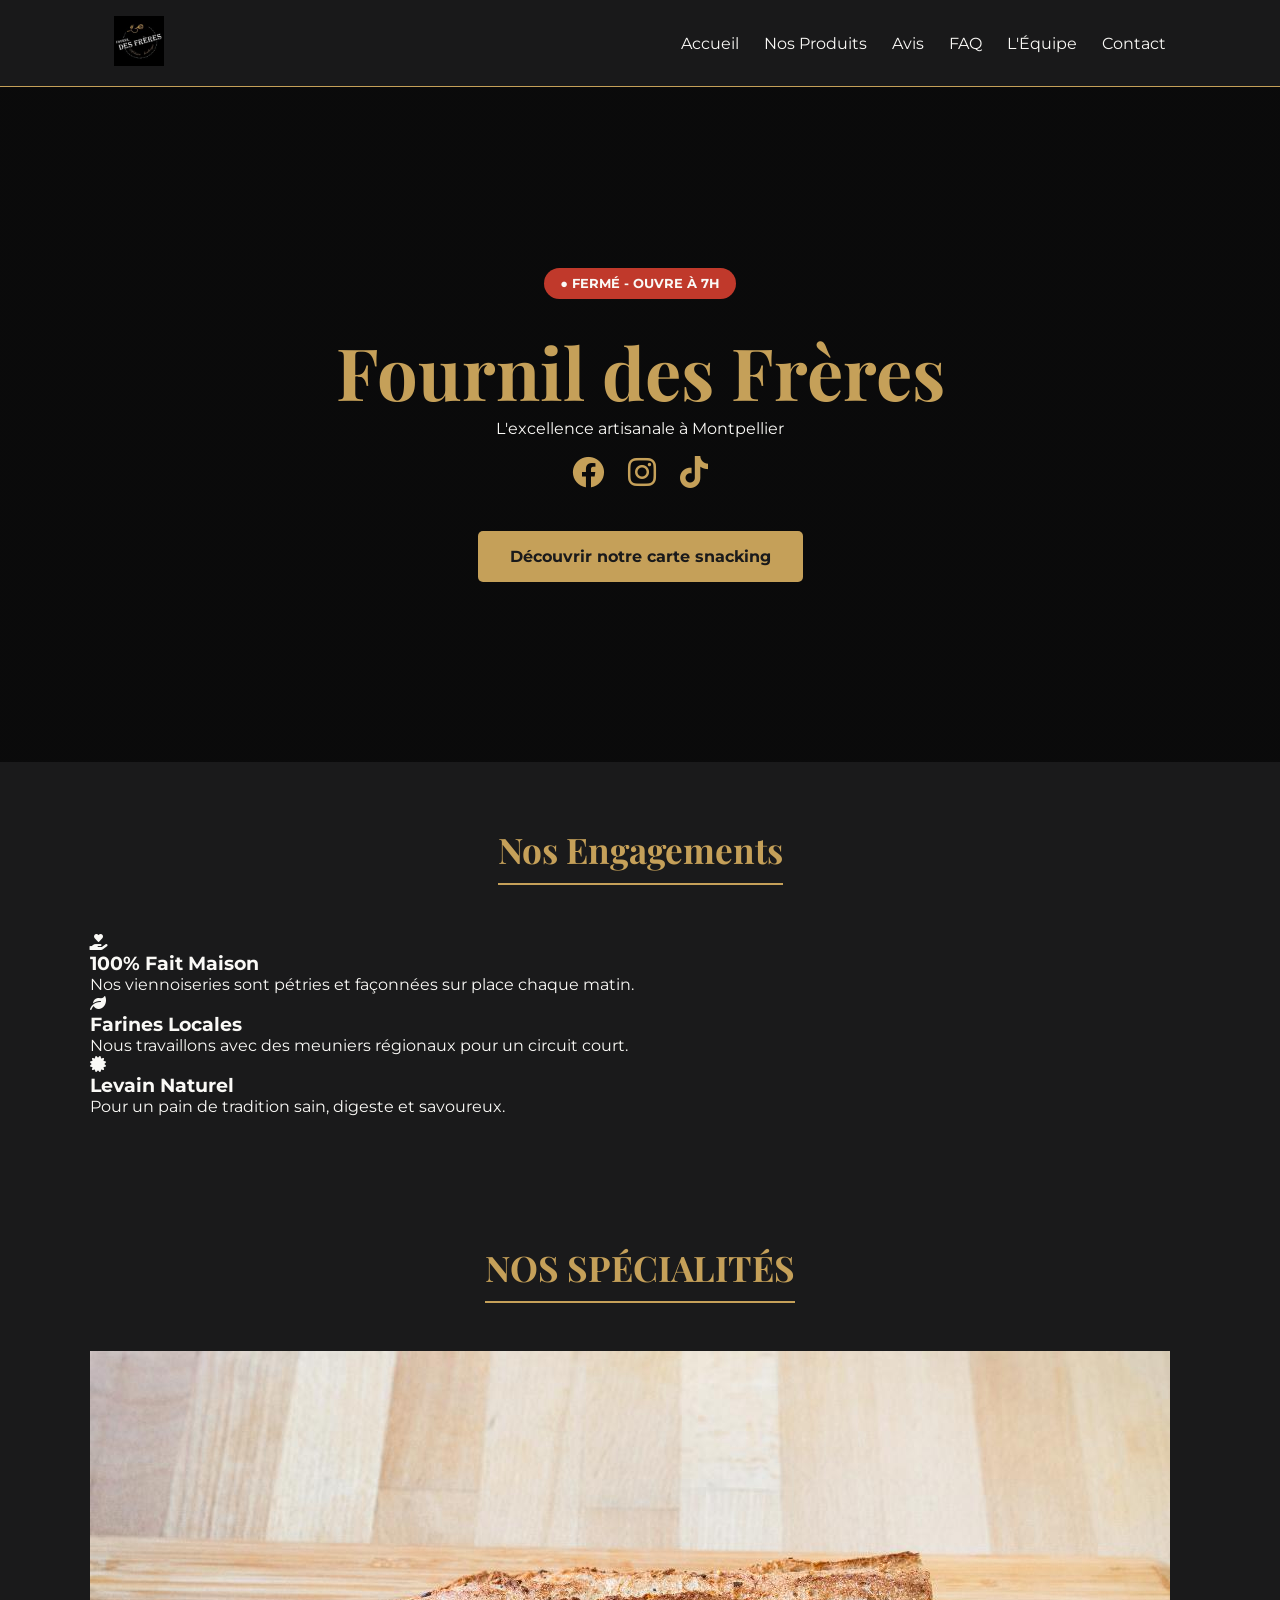
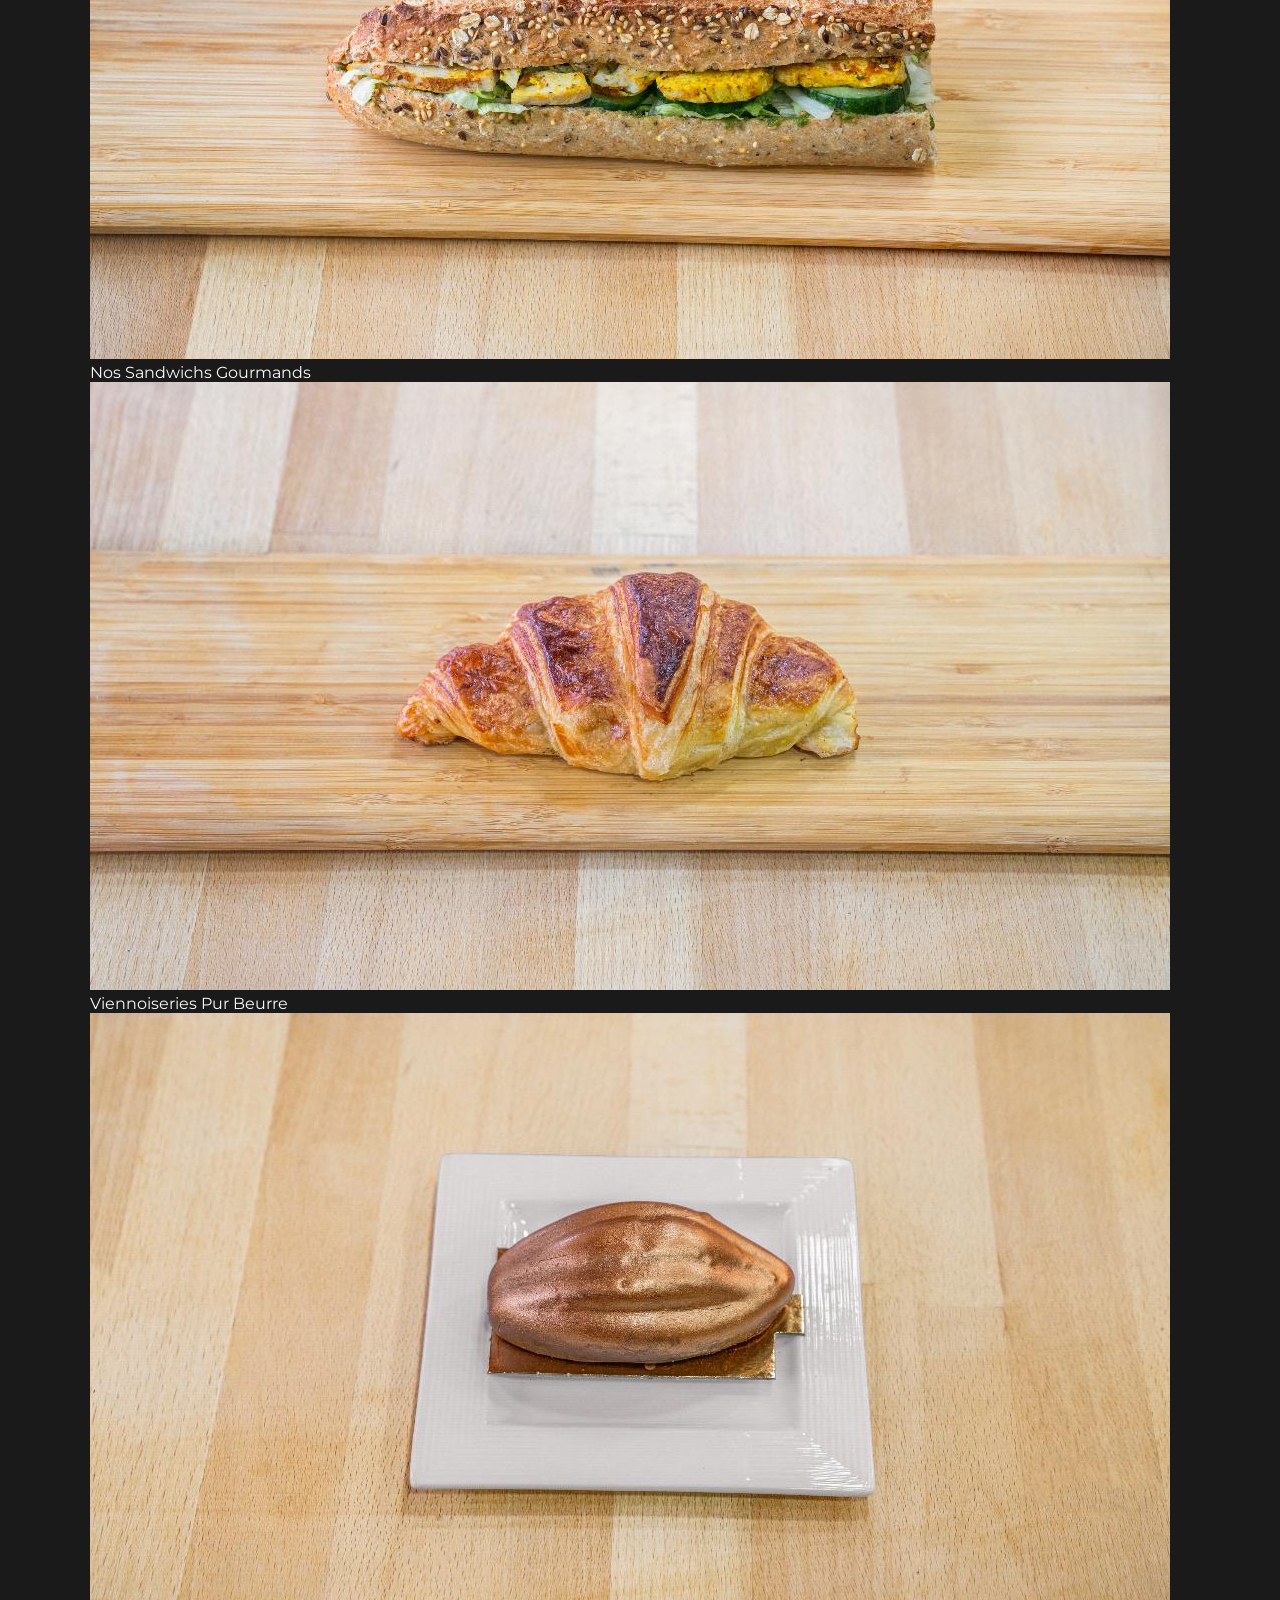
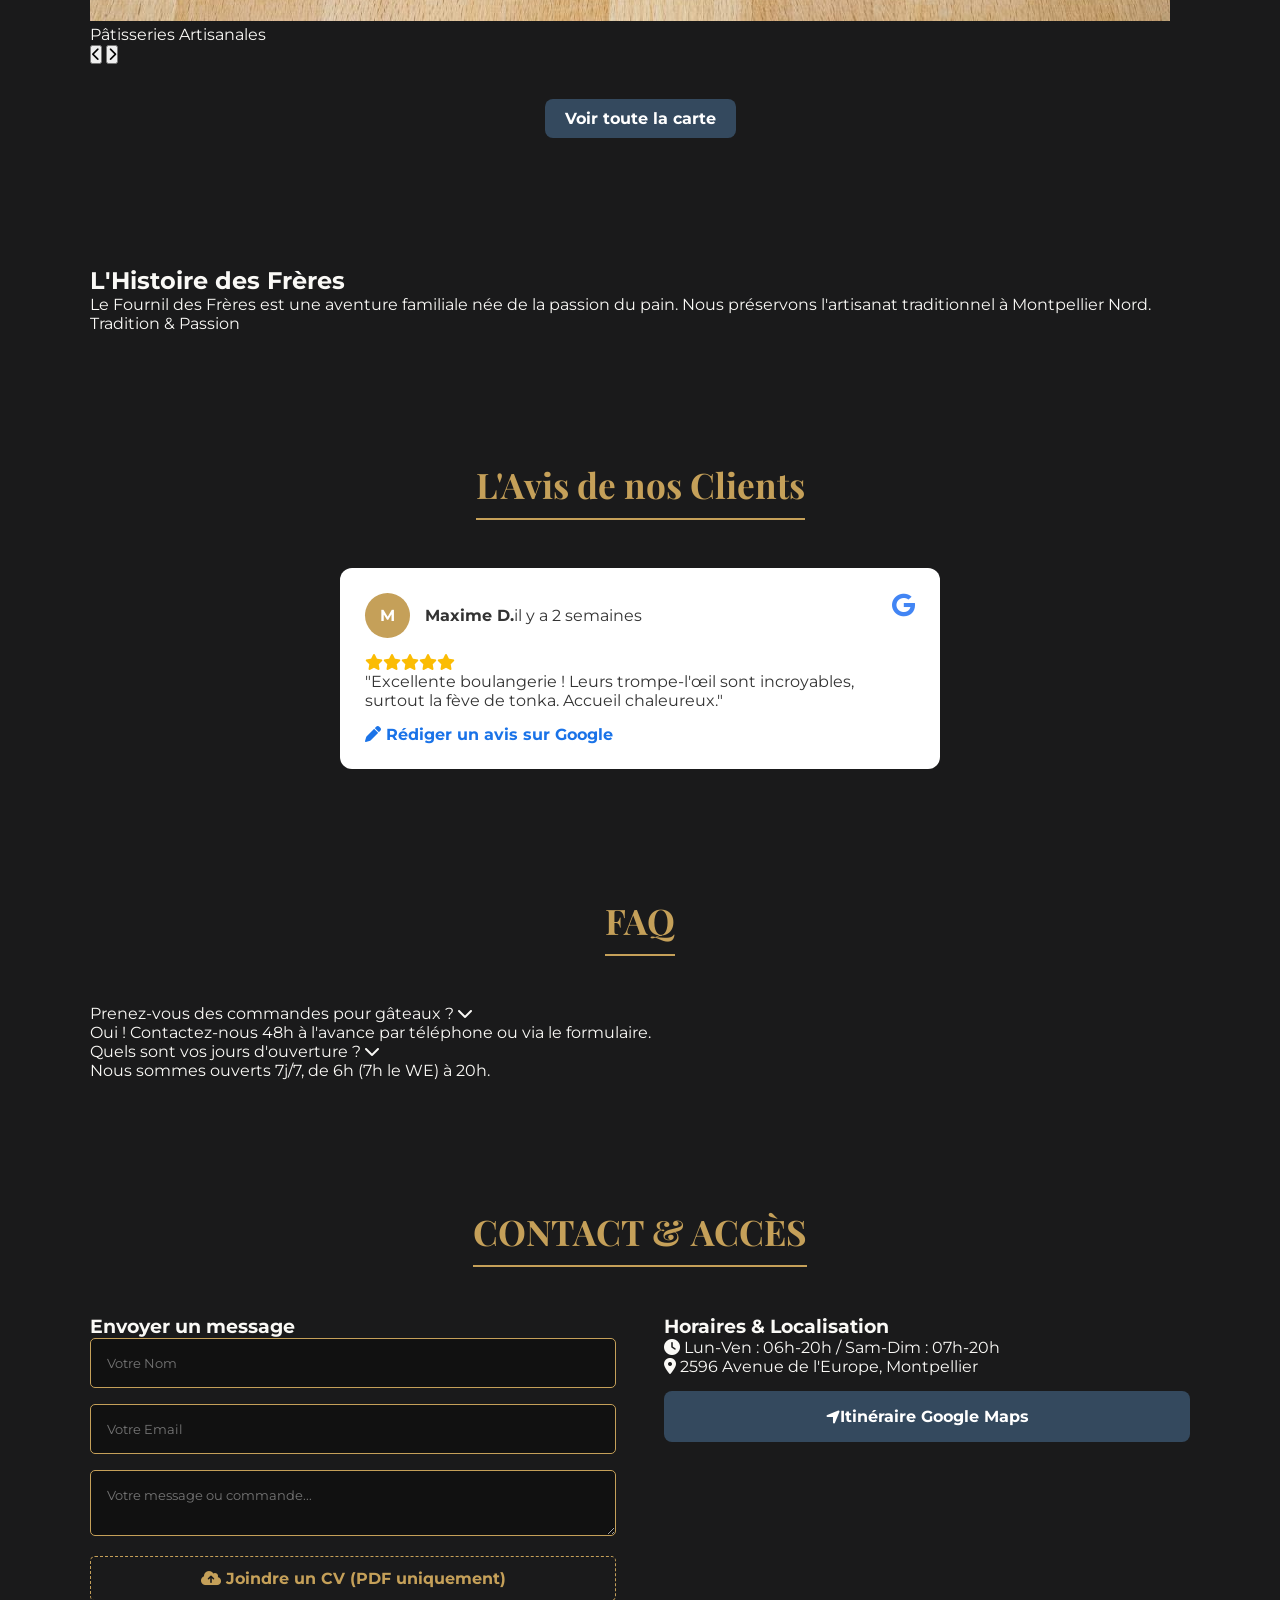
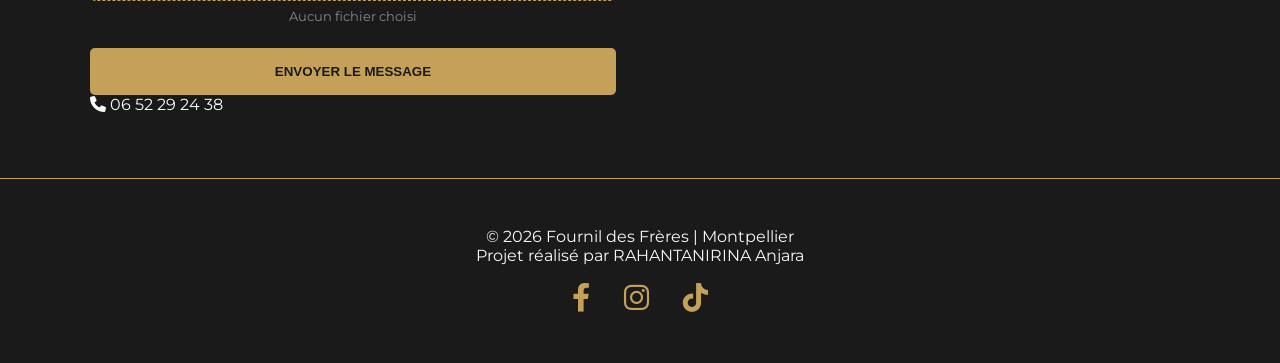
==== commit 2da1d7fd: "feat/html/fix" ====
--- a/index.html
+++ b/index.html
@@ -3,18 +3,42 @@
 <head>
     <meta charset="UTF-8">
     <meta name="viewport" content="width=device-width, initial-scale=1.0">
-    <title>Fournil des Frères | Artisan Boulanger Pâtissier Montpellier | Fait Maison</title>
+    <title>Fournil des Frères | Artisan Boulanger Pâtissier Montpellier</title>
     
-    <meta name="description" content="Découvrez le Fournil des Frères à Montpellier. Trompe l'œil signatures (Tonka, Citron), snacking frais et viennoiseries artisanales 100% fait maison.">
+    <meta name="description" content="Boulangerie artisanale au 2596 Avenue de l'Europe, Montpellier. Produits 100% maison, tradition et qualité.">
+
     <link rel="icon" type="image/jpeg" href="FDF_logo.jpg">
     <link rel="stylesheet" href="style.css">
     <link href="https://fonts.googleapis.com/css2?family=Montserrat:wght@400;700&family=Playfair+Display:ital,wght@0,700;1,700&display=swap" rel="stylesheet">
     <link rel="stylesheet" href="https://cdnjs.cloudflare.com/ajax/libs/font-awesome/6.0.0/css/all.min.css">
+
+    <script type="application/ld+json">
+    {
+      "@context": "https://schema.org",
+      "@type": "Bakery",
+      "name": "Fournil des Frères",
+      "image": "https://jordyepsi.github.io/fournil-des-freres/FDF_logo.jpg",
+      "address": {
+        "@type": "PostalAddress",
+        "streetAddress": "2596 Avenue de l'Europe",
+        "addressLocality": "Montpellier",
+        "postalCode": "34080",
+        "addressCountry": "FR"
+      },
+      "aggregateRating": {
+        "@type": "AggregateRating",
+        "ratingValue": "4.6",
+        "reviewCount": "134"
+      },
+      "openingHours": "Mo-Fr 06:00-20:00, Sa-Su 07:00-20:00",
+      "telephone": "+33652292438"
+    }
+    </script>
 </head>
 <body>
 
     <div id="loader">
-        <img src="FDF_logo.jpg" alt="Chargement" class="loader-logo">
+        <img src="FDF_logo.jpg" alt="Chargement Fournil des Frères" class="loader-logo">
     </div>
 
     <div id="scroll-progress-bar"></div>
@@ -24,13 +48,18 @@
             <div class="logo-area">
                 <a href="index.html"><img src="FDF_logo.jpg" alt="Logo Fournil des Frères" class="logo"></a>
             </div>
-            <div class="menu-toggle" id="mobile-menu"><i class="fas fa-bars"></i></div>
+            
+            <div class="menu-toggle" id="mobile-menu">
+                <i class="fas fa-bars"></i>
+            </div>
+
             <nav class="desktop-nav">
                 <ul id="nav-list">
                     <li><a href="#accueil">Accueil</a></li>
                     <li><a href="produits.html">Nos Produits</a></li>
                     <li><a href="#avis">Avis</a></li>
                     <li><a href="#faq">FAQ</a></li>
+                    <li><a href="#quisommesnous">L'Équipe</a></li>
                     <li><a href="#contact">Contact</a></li>
                 </ul>
             </nav>
@@ -58,6 +87,60 @@
         </div>
     </section>
 
+    <section class="container section reveal">
+        <h2 class="title">Nos Engagements</h2>
+        <div class="engagements-grid">
+            <div class="eng-item">
+                <i class="fas fa-hand-holding-heart"></i>
+                <h3>100% Fait Maison</h3>
+                <p>Nos viennoiseries sont pétries et façonnées sur place chaque matin.</p>
+            </div>
+            <div class="eng-item">
+                <i class="fas fa-leaf"></i>
+                <h3>Farines Locales</h3>
+                <p>Nous travaillons avec des meuniers régionaux pour un circuit court.</p>
+            </div>
+            <div class="eng-item">
+                <i class="fas fa-certificate"></i>
+                <h3>Levain Naturel</h3>
+                <p>Pour un pain de tradition sain, digeste et savoureux.</p>
+            </div>
+        </div>
+    </section>
+
+    <section id="produits" class="container section reveal">
+        <h2 class="title">NOS SPÉCIALITÉS</h2>
+        <div class="carousel-container" id="main-carousel">
+            <div class="carousel-slide active">
+                <img src="sandwich-poulet-curry-graines.jpg" alt="Nos Sandwichs">
+                <div class="carousel-caption">Nos Sandwichs Gourmands</div>
+            </div>
+            <div class="carousel-slide">
+                <img src="croissant-beurre-frais-artisan.jpg" alt="Viennoiseries">
+                <div class="carousel-caption">Viennoiseries Pur Beurre</div>
+            </div>
+            <div class="carousel-slide">
+                <img src="entremet-chocolat-brillant.jpg" alt="Pâtisseries">
+                <div class="carousel-caption">Pâtisseries Artisanales</div>
+            </div>
+            <button id="prevBtn" class="carousel-btn prev"><i class="fas fa-chevron-left"></i></button>
+            <button id="nextBtn" class="carousel-btn next"><i class="fas fa-chevron-right"></i></button>
+        </div>
+        <div style="text-align: center; margin-top: 20px;">
+            <a href="produits.html" class="btn-gps" style="display: inline-flex; width: auto; padding: 10px 20px;">Voir toute la carte</a>
+        </div>
+    </section>
+
+    <!-- TA SECTION "L'HISTOIRE DES FRÈRES" EST BIEN LÀ -->
+    <section id="quisommesnous" class="container section reveal">
+        <div class="about-content">
+            <h2 class="title-left">L'Histoire des Frères</h2>
+            <p>Le Fournil des Frères est une aventure familiale née de la passion du pain. Nous préservons l'artisanat traditionnel à Montpellier Nord.</p>
+            <span class="tradition-tag">Tradition & Passion</span>
+        </div>
+    </section>
+
+    <!-- SECTION AVIS GOOGLE (Vrai popup) -->
     <section id="avis" class="container section reveal">
         <h2 class="title">L'Avis de nos Clients</h2>
         <div class="google-review-card">
@@ -70,9 +153,25 @@
                 <i class="fas fa-star" style="color: #fbbc04;"></i><i class="fas fa-star" style="color: #fbbc04;"></i><i class="fas fa-star" style="color: #fbbc04;"></i><i class="fas fa-star" style="color: #fbbc04;"></i><i class="fas fa-star" style="color: #fbbc04;"></i>
             </div>
             <p class="review-text">"Excellente boulangerie ! Leurs trompe-l'œil sont incroyables, surtout la fève de tonka. Accueil chaleureux."</p>
-            <a href="https://search.google.com/local/writereview?placeid=ChIJKzZ_p7_SthIRu_mXv2V_E0w" target="_blank" class="btn-leave-review">
+            <a href="https://search.google.com/local/writereview?placeid=ChIJ4U_oT_DSthIRUwWz5p_R8vA" target="_blank" class="btn-leave-review">
                 <i class="fas fa-pen"></i> Rédiger un avis sur Google
             </a>
+        </div>
+    </section>
+
+    <section id="faq" class="bg-alt reveal">
+        <div class="container section">
+            <h2 class="title">FAQ</h2>
+            <div class="faq-container">
+                <div class="faq-item">
+                    <div class="faq-question">Prenez-vous des commandes pour gâteaux ? <i class="fas fa-chevron-down"></i></div>
+                    <div class="faq-answer">Oui ! Contactez-nous 48h à l'avance par téléphone ou via le formulaire.</div>
+                </div>
+                <div class="faq-item">
+                    <div class="faq-question">Quels sont vos jours d'ouverture ? <i class="fas fa-chevron-down"></i></div>
+                    <div class="faq-answer">Nous sommes ouverts 7j/7, de 6h (7h le WE) à 20h.</div>
+                </div>
+            </div>
         </div>
     </section>
 
@@ -80,44 +179,59 @@
         <h2 class="title">CONTACT & ACCÈS</h2>
         <div class="contact-wrapper">
             <div class="contact-form">
-                <h3>Postuler ou nous écrire</h3>
+                <h3>Envoyer un message</h3>
+                
+                <!-- ENVOI PDF ACTIVÉ -->
                 <form action="https://formspree.io/f/xzdyaoab" method="POST" enctype="multipart/form-data">
-                    <input type="text" name="Nom" placeholder="Votre Nom" required>
-                    <input type="email" name="Email" placeholder="Votre Email" required>
-                    <textarea name="Message" placeholder="Votre message..." required></textarea>
+                    <input type="hidden" name="_next" value="https://jordyepsi.github.io/fournil-des-freres/merci.html">
+                    <input type="text" name="Nom" placeholder="Votre Nom" aria-label="Votre Nom" required>
+                    <input type="email" name="Email" placeholder="Votre Email" aria-label="Votre Email" required>
+                    <textarea name="Message" placeholder="Votre message ou commande..." aria-label="Votre message ou commande" required></textarea>
                     
                     <div class="file-upload-wrapper">
                         <label for="file-upload" class="custom-file-upload">
                             <i class="fas fa-cloud-upload-alt"></i> Joindre un CV (PDF uniquement)
                         </label>
+                        <!-- 'name="upload"' est requis par Formspree pour les fichiers -->
                         <input id="file-upload" type="file" name="upload" accept=".pdf" />
                         <span id="file-name-display">Aucun fichier choisi</span>
                     </div>
 
-                    <button type="submit" class="btn-gold">ENVOYER</button>
+                    <button type="submit" class="btn-gold">ENVOYER LE MESSAGE</button>
                 </form>
-            </div>
+
+                <a href="tel:+33652292438" class="phone-link-anim">
+                    <i class="fas fa-phone"></i> 06 52 29 24 38
+                </a>
+            </div>
+            
             <div class="contact-map">
-                <h3>Localisation</h3>
+                <h3>Horaires & Localisation</h3>
+                <p><i class="fas fa-clock"></i> Lun-Ven : 06h-20h / Sam-Dim : 07h-20h</p>
                 <p><i class="fas fa-map-marker-alt"></i> 2596 Avenue de l'Europe, Montpellier</p>
-                <a href="https://www.google.com/maps/dir/?api=1&destination=Fournil+des+Frères,+2596+Avenue+de+l'Europe,+Montpellier2" target="_blank" class="btn-gps">
+                
+                <a href="https://www.google.com/maps/dir//Fournil+des+Frères+2596+Avenue+de+l'Europe+Montpellier" target="_blank" class="btn-gps">
                     <i class="fas fa-location-arrow"></i> Itinéraire Google Maps
                 </a>
-                <iframe src="https://www.google.com/maps/dir/?api=1&destination=Fournil+des+Frères,+2596+Avenue+de+l'Europe,+Montpellier3" width="100%" height="250" style="border:0; border-radius:10px;" allowfullscreen="" loading="lazy"></iframe>
+                <iframe src="https://www.google.com/maps/embed?pb=!1m18!1m12!1m3!1d2888.5830959441164!2d3.824709!3d43.6152!2m3!1f0!2f0!3f0!3m2!1i1024!2i768!4f13.1!3m3!1m2!1s0x12b6af0836c4b92b%3A0x6b4f7a78377f0a3e!2sFournil%20des%20Fr%C3%A8res!5e0!3m2!1sfr!2sfr!4v1680000000000!5m2!1sfr!2sfr" width="100%" height="250" style="border:0; border-radius:10px; margin-top:15px;" allowfullscreen="" loading="lazy"></iframe>
             </div>
         </div>
     </section>
 
     <footer>
-        <p>© 2026 Fournil des Frères | Projet réalisé par RAHANTANIRINA Anjara</p>
-        <div class="footer-socials">
-            <a href="https://www.facebook.com/Fournil-Des-Freres-107066511878900" target="_blank"><i class="fab fa-facebook-f"></i></a>
-            <a href="https://www.instagram.com/fournildesfreres34" target="_blank"><i class="fab fa-instagram"></i></a>
-            <a href="https://www.tiktok.com/@fournildesfreres" target="_blank"><i class="fab fa-tiktok"></i></a>
+        <div class="container footer-content">
+            <p>© 2026 Fournil des Frères | Montpellier</p>
+            <p class="credits">Projet réalisé par RAHANTANIRINA Anjara</p>
+            <div class="footer-socials">
+                <a href="https://www.facebook.com/Fournil-Des-Freres-107066511878900" target="_blank" class="social-circle-footer"><i class="fab fa-facebook-f"></i></a>
+                <a href="https://www.instagram.com/fournildesfreres34" target="_blank" class="social-circle-footer"><i class="fab fa-instagram"></i></a>
+                <a href="https://www.tiktok.com/@fournildesfreres" target="_blank" class="social-circle-footer"><i class="fab fa-tiktok"></i></a>
+            </div>
         </div>
     </footer>
 
     <button id="backToTop"><i class="fas fa-arrow-up"></i></button>
+
     <script src="script.js"></script>
 </body>
 </html>
--- a/style.css
+++ b/style.css
@@ -16,212 +16,81 @@
     color: var(--creme); 
     font-family: 'Montserrat', sans-serif; 
     overflow-x: hidden; 
-    padding-bottom: 65px; /* Espace pour la barre mobile */
+    padding-bottom: 65px; 
 }
 a { color: inherit; text-decoration: none; transition: var(--transition); }
 ul { list-style: none; }
 
-/* =========================================
-   ANIMATIONS & LOADER
-   ========================================= */
-#loader {
-    position: fixed; top: 0; left: 0; width: 100vw; height: 100vh;
-    background-color: var(--noir); display: flex; justify-content: center; align-items: center;
-    z-index: 9999; transition: opacity 0.6s ease, visibility 0.6s ease;
-}
-#loader.hidden { opacity: 0; visibility: hidden; }
+/* LOADER & BARRE */
+#loader { position: fixed; top: 0; left: 0; width: 100vw; height: 100vh; background: var(--noir); display: flex; justify-content: center; align-items: center; z-index: 9999; }
 .loader-logo { width: 100px; border-radius: 50%; animation: pulse 1.5s infinite; }
-@keyframes pulse { 
-    0% { transform: scale(0.9); box-shadow: 0 0 0 0 rgba(197, 160, 89, 0.7); } 
-    70% { transform: scale(1.1); box-shadow: 0 0 0 15px rgba(197, 160, 89, 0); } 
-    100% { transform: scale(0.9); box-shadow: 0 0 0 0 rgba(197, 160, 89, 0); } 
-}
+@keyframes pulse { 0% { transform: scale(0.9); box-shadow: 0 0 0 0 rgba(197, 160, 89, 0.7); } 70% { transform: scale(1.1); box-shadow: 0 0 0 15px rgba(197, 160, 89, 0); } 100% { transform: scale(0.9); } }
+#scroll-progress-bar { position: fixed; top: 0; left: 0; width: 0%; height: 4px; background: var(--or); z-index: 10000; }
 
-#scroll-progress-bar { position: fixed; top: 0; left: 0; width: 0%; height: 4px; background-color: var(--or); z-index: 10000; transition: width 0.1s ease; }
-
-.reveal { opacity: 0; transform: translateY(30px); transition: 1.2s all ease; }
-.reveal.active { opacity: 1; transform: translateY(0); }
-
-@keyframes fade { from { opacity: 0.4; } to { opacity: 1; } }
-
-/* =========================================
-   LAYOUT GÉNÉRAL & TITRES
-   ========================================= */
+/* TITRES */
 .container { max-width: 1100px; margin: auto; padding: 0 1.5rem; }
 .section { padding: 4rem 0; }
-.bg-alt { background: var(--gris); }
+.title { text-align: center; color: var(--or); font-family: 'Playfair Display', serif; font-size: 2.2rem; margin-bottom: 3rem; border-bottom: 2px solid var(--or); display: table; margin-left: auto; margin-right: auto; padding-bottom: 10px; }
 
-.title { text-align: center; color: var(--or); font-family: 'Playfair Display', serif; font-size: 2.2rem; margin: 0 auto 3rem auto; border-bottom: 2px solid var(--or); display: table; padding-bottom: 10px; }
-.title-left { color: var(--or); font-family: 'Playfair Display', serif; font-size: 2rem; margin-bottom: 1.5rem; }
-.tradition-tag { color: var(--or); font-weight: bold; font-style: italic; display: block; margin-top: 1rem; }
-
-/* =========================================
-   HEADER & NAVIGATION DESKTOP
-   ========================================= */
+/* HEADER */
 header { background: rgba(26,26,27,0.98); padding: 1rem 0; border-bottom: 1px solid var(--or); position: sticky; top: 0; z-index: 1000; }
 .header-flex { display: flex; justify-content: space-between; align-items: center; }
-.logo { height: 50px; transition: var(--transition); }
-.logo:hover { transform: scale(1.1); }
+.logo { height: 50px; }
+.desktop-nav { display: none; }
+.menu-toggle { color: var(--or); font-size: 1.5rem; cursor: pointer; }
 
-.desktop-nav { width: 0; } 
-#nav-list { display: none; } 
-
-.menu-toggle { display: block; color: var(--or); font-size: 1.5rem; cursor: pointer; margin-left: auto; }
-.menu-toggle i { transition: 0.4s; }
-.menu-toggle.active i { transform: rotate(180deg); }
-
-#nav-list.active { display: flex; flex-direction: column; position: absolute; top: 100%; left: 0; width: 100%; background: var(--noir); padding: 2rem; border-bottom: 2px solid var(--or); text-align: center; }
-#nav-list li { margin: 1rem 0; font-weight: bold; }
-
-/* =========================================
-   NAVIGATION MOBILE (TAB BAR)
-   ========================================= */
+/* NAVIGATION MOBILE BASSE */
 .mobile-tab-bar { position: fixed; bottom: 0; left: 0; width: 100%; height: 65px; background: #111; border-top: 1px solid var(--or); display: flex; justify-content: space-around; align-items: center; z-index: 2000; }
 .mobile-tab-bar a { display: flex; flex-direction: column; align-items: center; font-size: 0.7rem; color: white; }
 .mobile-tab-bar a i { font-size: 1.4rem; color: var(--or); margin-bottom: 2px; }
 
-/* =========================================
-   SECTION HERO (ACCUEIL)
-   ========================================= */
+/* HERO SECTION */
 .hero { height: 75vh; background: linear-gradient(rgba(0,0,0,0.6), rgba(0,0,0,0.6)), url('https://images.unsplash.com/photo-1509440159596-0249088772ff?q=80&w=2072'); background-size: cover; background-position: center; display: flex; align-items: center; justify-content: center; text-align: center; }
 .hero h1 { font-size: 3rem; font-family: 'Playfair Display', serif; color: var(--or); }
-.hero p { font-size: 1.2rem; margin-top: 10px; }
+.status-badge { display: inline-block; padding: 0.5rem 1rem; border-radius: 20px; font-weight: bold; margin-bottom: 1.5rem; font-size: 0.8rem; }
+.open { background: #27ae60; } .closed { background: #c0392b; }
+.social-hero a { color: var(--or); font-size: 2rem; margin: 15px 10px; display: inline-block; }
+.btn-gold-hero { display: inline-block; background: var(--or); color: var(--noir); padding: 1rem 2rem; font-weight: bold; border-radius: 5px; margin-top: 1.5rem; }
 
-.status-badge { display: inline-block; padding: 0.5rem 1rem; border-radius: 20px; font-weight: bold; margin-bottom: 1.5rem; font-size: 0.8rem; }
-.open { background: #27ae60; color: white; }
-.closed { background: #c0392b; color: white; }
-
-.social-hero a { color: var(--or); font-size: 2rem; margin: 15px 10px; display: inline-block; transition: var(--transition); }
-.social-hero a:hover { transform: translateY(-8px) scale(1.1); color: white; }
-
-.btn-gold-hero { display: inline-block; background: var(--or); color: var(--noir); padding: 1rem 2.5rem; font-weight: bold; border-radius: 5px; margin-top: 1.5rem; transition: var(--transition); }
-.btn-gold-hero:hover { transform: translateY(-5px); background: white; }
-
-/* =========================================
-   ENGAGEMENTS
-   ========================================= */
-.engagements-grid { display: grid; grid-template-columns: repeat(auto-fit, minmax(280px, 1fr)); gap: 2.5rem; text-align: center; }
-.eng-item i { font-size: 2.5rem; color: var(--or); margin-bottom: 1rem; transition: var(--transition); }
-.eng-item:hover i { transform: scale(1.2) rotate(10deg); }
-
-/* =========================================
-   CARROUSEL
-   ========================================= */
-.carousel-container { position: relative; max-width: 800px; margin: auto; overflow: hidden; border: 2px solid var(--or); border-radius: 15px; }
-.carousel-slide { display: none; }
-.carousel-slide.active { display: block; animation: fade 0.8s; }
-.carousel-slide img { width: 100%; height: 350px; object-fit: cover; transition: 0.5s; }
-.carousel-slide:hover img { transform: scale(1.05); }
-.carousel-caption { position: absolute; bottom: 0; background: rgba(0,0,0,0.8); width: 100%; color: var(--or); padding: 1rem; text-align: center; font-weight: bold; }
-.carousel-btn { position: absolute; top: 50%; transform: translateY(-50%); background: rgba(197, 160, 89, 0.8); border: none; color: white; padding: 1rem; cursor: pointer; z-index: 10; transition: var(--transition); }
-.carousel-btn:hover { background: var(--or); }
-.prev { left: 0; } .next { right: 0; }
-
-/* =========================================
-   AVIS GOOGLE CARD
-   ========================================= */
-.google-review-card { background: #ffffff; color: #333; max-width: 600px; margin: 0 auto; padding: 20px; border-radius: 12px; box-shadow: 0 4px 15px rgba(0,0,0,0.1); }
-.reviewer-info { display: flex; align-items: center; gap: 15px; position: relative; margin-bottom: 10px; }
-.reviewer-info .avatar { background-color: #fbbc04; color: white; width: 40px; height: 40px; border-radius: 50%; display: flex; justify-content: center; align-items: center; font-weight: bold; font-size: 1.2rem; }
-.reviewer-info .date { font-size: 0.8rem; color: #777; display: block; }
-.google-logo { position: absolute; right: 0; top: 0; }
-.google-review-card .stars i { color: #fbbc04; font-size: 0.9rem; margin-bottom: 10px; }
-.review-text { font-style: italic; margin-bottom: 15px; font-size: 0.95rem; }
-.btn-leave-review { color: #1a73e8; font-weight: bold; font-size: 0.9rem; }
-.btn-leave-review:hover { text-decoration: underline; }
-
-/* =========================================
-   FAQ
-   ========================================= */
-.faq-container { max-width: 800px; margin: auto; }
-.faq-item { border: 1px solid var(--or); margin-bottom: 10px; border-radius: 8px; }
-.faq-question { padding: 1.2rem; cursor: pointer; display: flex; justify-content: space-between; font-weight: bold; color: var(--or); }
-.faq-answer { padding: 1.2rem; display: none; background: rgba(197, 160, 89, 0.1); border-top: 1px solid var(--or); }
-
-/* =========================================
-   GRILLE PAGE PRODUITS
-   ========================================= */
-.product-grid { display: grid; grid-template-columns: repeat(auto-fill, minmax(280px, 1fr)); gap: 30px; margin-bottom: 40px; }
-.product-card { background: var(--gris); border-radius: 10px; overflow: hidden; transition: var(--transition); border-bottom: 3px solid var(--or); }
-.product-card:hover { transform: translateY(-5px); box-shadow: 0 10px 20px rgba(0,0,0,0.5); }
+/* PRODUITS & GRID */
+.product-grid { display: grid; grid-template-columns: repeat(auto-fill, minmax(280px, 1fr)); gap: 25px; }
+.product-card { background: var(--gris); border-radius: 10px; overflow: hidden; border-bottom: 3px solid var(--or); transition: 0.3s; }
+.product-card:hover { transform: translateY(-5px); }
 .product-card img { width: 100%; height: 220px; object-fit: cover; }
 .product-info { padding: 20px; }
-.product-info h3 { color: var(--or); font-size: 1.2rem; margin-bottom: 10px; font-family: 'Playfair Display', serif; }
-.product-info p { font-size: 0.9rem; line-height: 1.4; }
+.product-info h3 { color: var(--or); margin-bottom: 10px; }
 
-/* =========================================
-   SECTION CONTACT & FORMULAIRE (CORRIGÉ)
-   ========================================= */
-.contact-wrapper { display: grid; grid-template-columns: repeat(auto-fit, minmax(320px, 1fr)); gap: 3rem; align-items: start; }
-.contact-form h3 { color: var(--or) !important; font-family: 'Playfair Display', serif; font-size: 1.8rem; margin-bottom: 1.5rem; text-align: center; }
+/* AVIS GOOGLE */
+.google-review-card { background: white; color: #333; padding: 25px; border-radius: 12px; max-width: 600px; margin: auto; }
+.reviewer-info { display: flex; align-items: center; gap: 15px; margin-bottom: 15px; position: relative; }
+.reviewer-info .avatar { background: var(--or); color: white; width: 45px; height: 45px; border-radius: 50%; display: flex; justify-content: center; align-items: center; font-weight: bold; }
+.google-logo { position: absolute; right: 0; top: 0; }
+.btn-leave-review { color: #1a73e8; font-weight: bold; text-decoration: none; display: inline-block; margin-top: 15px; }
 
-/* Styles des champs de texte */
-.contact-form input[type="text"], 
-.contact-form input[type="email"], 
-.contact-form textarea { 
-    width: 100%; padding: 1rem; margin-bottom: 1rem; 
-    background: #111; border: 1px solid var(--or); 
-    color: white; border-radius: 5px; font-family: inherit; 
-}
-.contact-form textarea { height: 120px; resize: vertical; }
+/* FORMULAIRE & PDF */
+.contact-wrapper { display: grid; grid-template-columns: repeat(auto-fit, minmax(320px, 1fr)); gap: 3rem; }
+.contact-form input, .contact-form textarea { width: 100%; padding: 1rem; margin-bottom: 1rem; background: #111; border: 1px solid var(--or); color: white; border-radius: 5px; font-family: inherit; }
+.file-upload-wrapper { margin-bottom: 1.5rem; }
+#file-upload { display: none; }
+.custom-file-upload { display: block; padding: 12px; cursor: pointer; border: 1px dashed var(--or); color: var(--or); border-radius: 5px; text-align: center; font-weight: bold; }
+#file-name-display { display: block; margin-top: 8px; font-size: 0.8rem; color: #888; text-align: center; }
+.btn-gold { background: var(--or); color: var(--noir); padding: 1rem; border: none; width: 100%; font-weight: bold; cursor: pointer; border-radius: 5px; }
+.btn-gps { display: flex; align-items: center; justify-content: center; background: #34495e; color: white; padding: 1rem; border-radius: 8px; margin-top: 15px; font-weight: bold;}
 
-/* Bouton Envoyer */
-.btn-gold { background: var(--or); color: var(--noir); border: none; padding: 1rem; width: 100%; font-weight: bold; cursor: pointer; transition: var(--transition); border-radius: 5px;}
-.btn-gold:hover { background: white; }
+/* FOOTER */
+footer { text-align: center; padding: 3rem 0; border-top: 1px solid var(--or); }
+.footer-socials { margin-top: 15px; }
+.footer-socials a { color: var(--or); font-size: 1.8rem; margin: 0 15px; }
 
-/* NOUVEAU : STYLE DÉPÔT DE FICHIER (PDF) */
-.file-upload-wrapper { margin-bottom: 1.5rem; text-align: left; }
-#file-upload { display: none; }
-.custom-file-upload {
-    display: inline-block; padding: 10px 20px; cursor: pointer;
-    background: transparent; border: 1px dashed var(--or);
-    color: var(--or); border-radius: 5px; font-weight: bold;
-    transition: var(--transition); width: 100%; text-align: center;
-}
-.custom-file-upload:hover { background: rgba(197, 160, 89, 0.1); }
-#file-name-display { display: block; margin-top: 8px; font-size: 0.8rem; color: #aaa; text-align: center; }
-
-/* Liens annexes contact */
-.phone-link-anim { display: inline-block; color: var(--or); font-weight: bold; font-size: 1.4rem; margin-top: 1.5rem; text-align: center; width: 100%; transition: var(--transition); }
-.phone-link-anim:hover { transform: scale(1.08); color: white; text-shadow: 0 0 10px rgba(197, 160, 89, 0.5); }
-.btn-gps { display: flex; align-items: center; justify-content: center; background: #34495e; color: white; padding: 1rem; border-radius: 8px; font-weight: bold; margin: 1rem 0; transition: var(--transition); }
-.btn-gps:hover { background: var(--or); color: var(--noir); }
-
-/* =========================================
-   FOOTER & BOUTON RETOUR EN HAUT
-   ========================================= */
-footer { padding: 4rem 0; text-align: center; border-top: 1px solid var(--or); background: #111; }
-.footer-socials { display: flex; justify-content: center; gap: 1.5rem; margin-top: 1.5rem; }
-.social-circle-footer { display: flex !important; align-items: center; justify-content: center; width: 50px; height: 50px; border: 2px solid var(--or) !important; border-radius: 50%; transition: var(--transition); background: transparent; }
-.social-circle-footer i { color: var(--or) !important; font-size: 1.5rem !important; margin: 0 !important; }
-.social-circle-footer:hover { background: var(--or); transform: rotate(360deg); }
-.social-circle-footer:hover i { color: var(--noir) !important; }
-
-#backToTop { position: fixed; bottom: 85px; right: 20px; background: var(--or); border: none; padding: 12px; border-radius: 50%; cursor: pointer; display: none; color: var(--noir); z-index: 1000; transition: var(--transition); }
-#backToTop:hover { transform: scale(1.1); background: white; }
-
-/* =========================================
-   MEDIA QUERIES (RESPONSIVE)
-   ========================================= */
-@media (max-width: 991px) {
-    .eng-item, .about-content, .contact-map { text-align: center; }
-    .contact-map p { display: flex; flex-direction: column; align-items: center; justify-content: center; margin-bottom: 10px; }
-    .contact-map p i { margin-bottom: 5px; font-size: 1.2rem; }
-}
+/* UTILS */
+.reveal { opacity: 0; transform: translateY(30px); transition: 1s ease; }
+.reveal.active { opacity: 1; transform: translateY(0); }
+#backToTop { position: fixed; bottom: 85px; right: 20px; background: var(--or); color: var(--noir); padding: 12px; border-radius: 50%; border: none; cursor: pointer; display: none; z-index: 1000; }
 
 @media (min-width: 992px) {
+    .desktop-nav { display: block; }
+    .menu-toggle, .mobile-tab-bar { display: none; }
+    #nav-list { display: flex; gap: 25px; }
+    .hero h1 { font-size: 4.5rem; }
     body { padding-bottom: 0; }
-    .mobile-tab-bar, .menu-toggle { display: none !important; }
-    .desktop-nav { width: auto; } 
-    #nav-list { display: flex !important; flex-direction: row; position: static; background: transparent; padding: 0; gap: 20px; }
-    #nav-list li { margin: 0; }
-    #nav-list a { color: var(--creme) !important; font-weight: bold; font-size: 0.9rem; position: relative; }
-    #nav-list a:hover { color: var(--or) !important; }
-    #nav-list a::after { content: ''; position: absolute; width: 0; height: 2px; bottom: -5px; left: 0; background: var(--or); transition: 0.3s; }
-    #nav-list a:hover::after { width: 100%; }
-    .hero h1 { font-size: 4.5rem; }
-    .carousel-slide img { height: 450px; }
-    #backToTop { bottom: 25px; }
-    .about-content, .contact-map { text-align: left; }
-    .eng-item { text-align: center; }
 }
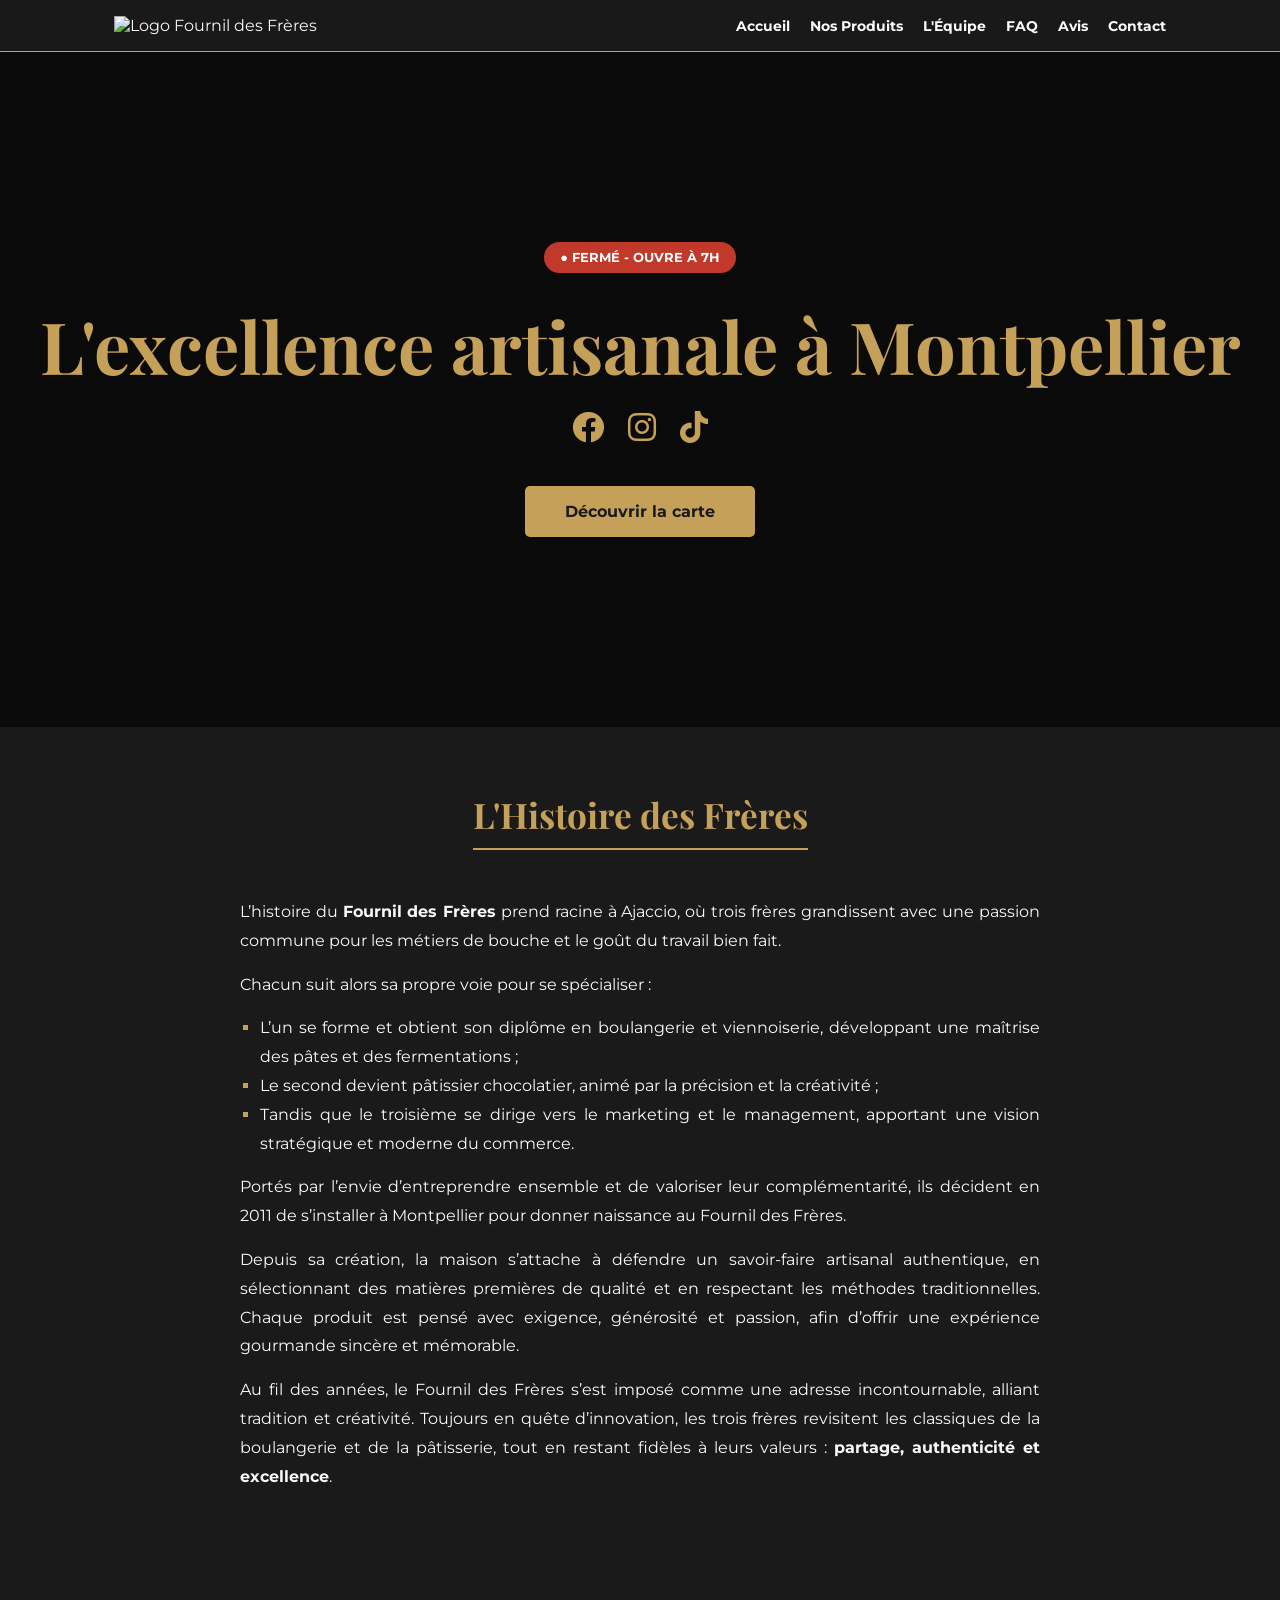
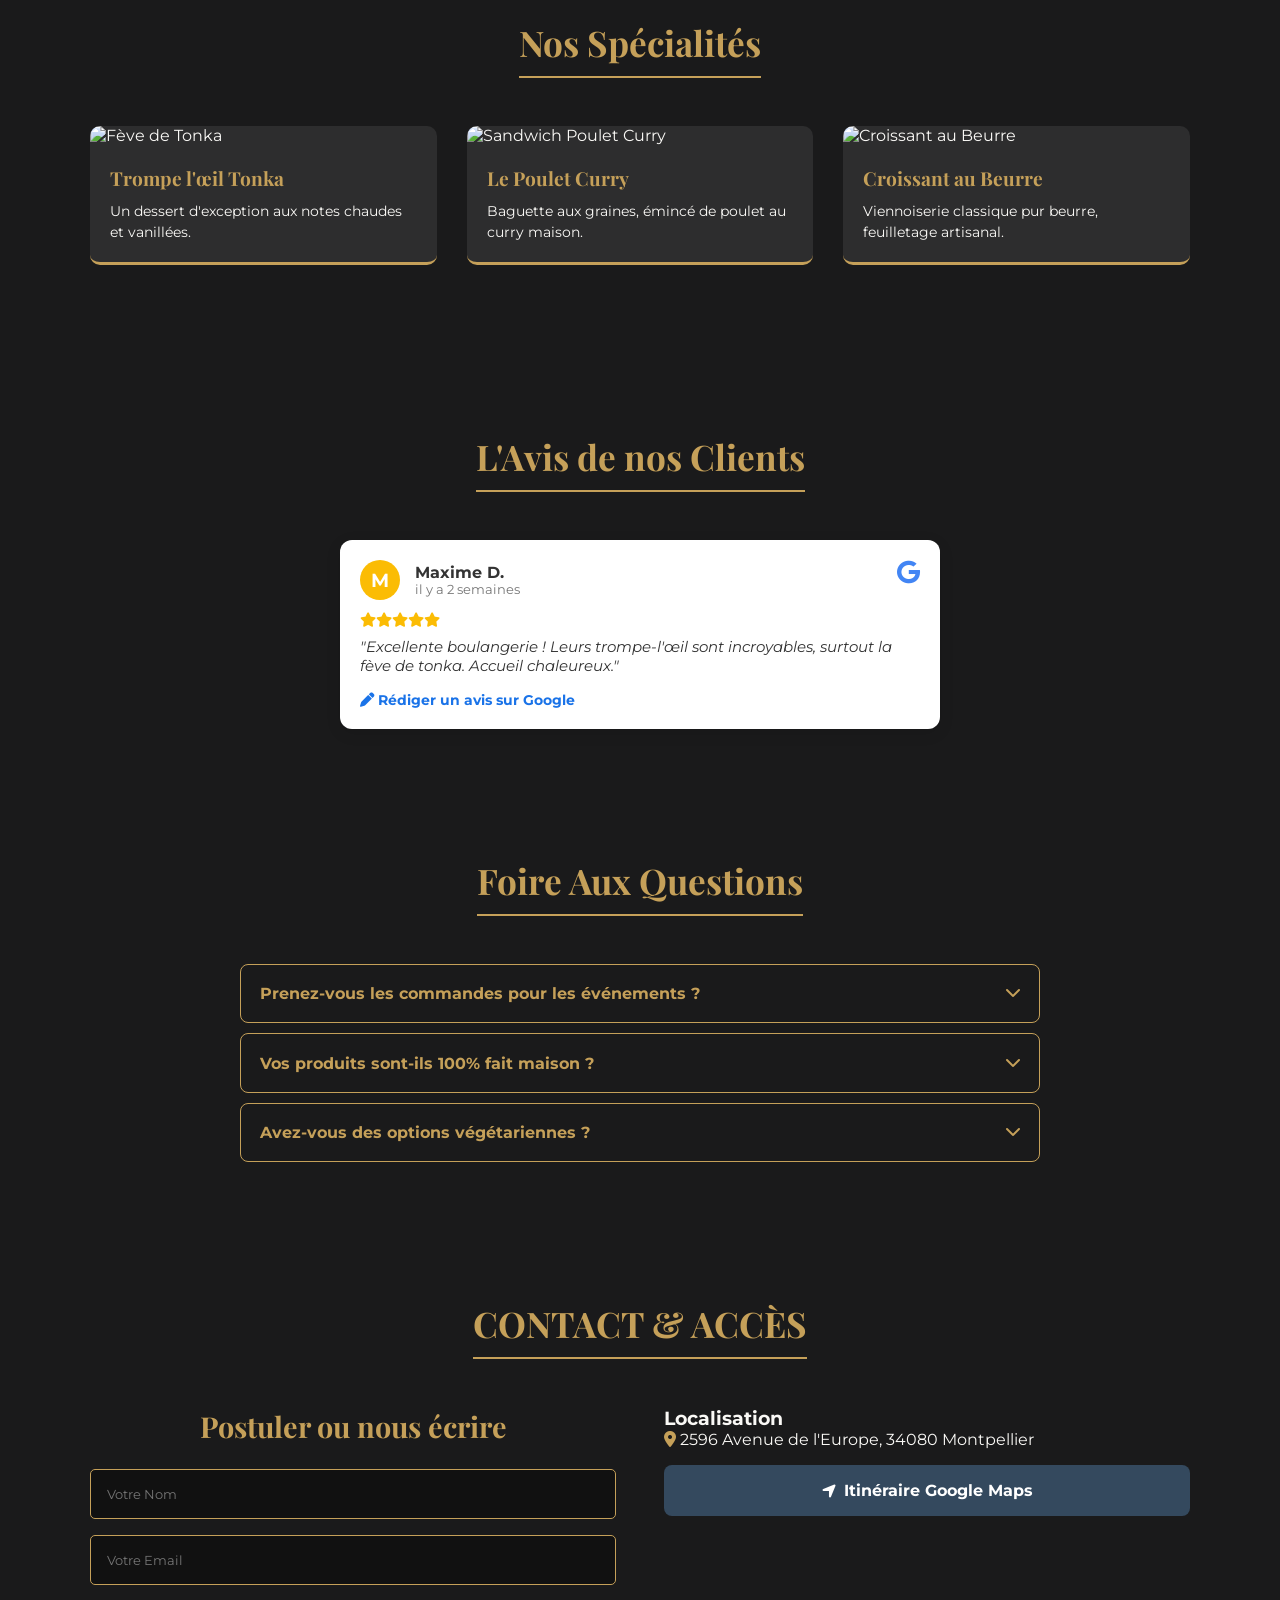
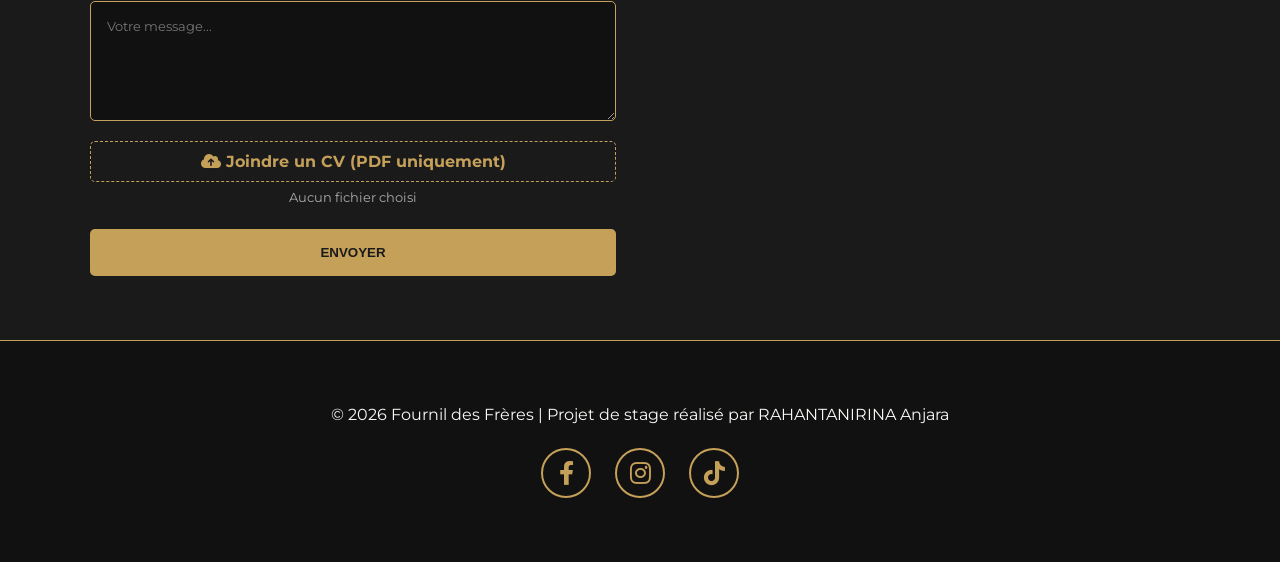
==== commit 12f51846: "Update index.html" ====
--- a/index.html
+++ b/index.html
@@ -5,67 +5,45 @@
     <meta name="viewport" content="width=device-width, initial-scale=1.0">
     <title>Fournil des Frères | Artisan Boulanger Pâtissier Montpellier</title>
     
-    <meta name="description" content="Boulangerie artisanale au 2596 Avenue de l'Europe, Montpellier. Produits 100% maison, tradition et qualité.">
-
-    <link rel="icon" type="image/jpeg" href="FDF_logo.jpg">
+    <meta name="description" content="Découvrez le Fournil des Frères à Montpellier. Trompe l'œil signatures, snacking frais et viennoiseries artisanales 100% fait maison.">
+    <link rel="icon" type="image/jpeg" href="logo-fdf.jpg">
+    
     <link rel="stylesheet" href="style.css">
     <link href="https://fonts.googleapis.com/css2?family=Montserrat:wght@400;700&family=Playfair+Display:ital,wght@0,700;1,700&display=swap" rel="stylesheet">
+    <!-- FontAwesome pour les icônes (Réseaux, Menu Burger, Étoiles) -->
     <link rel="stylesheet" href="https://cdnjs.cloudflare.com/ajax/libs/font-awesome/6.0.0/css/all.min.css">
-
-    <script type="application/ld+json">
-    {
-      "@context": "https://schema.org",
-      "@type": "Bakery",
-      "name": "Fournil des Frères",
-      "image": "https://jordyepsi.github.io/fournil-des-freres/FDF_logo.jpg",
-      "address": {
-        "@type": "PostalAddress",
-        "streetAddress": "2596 Avenue de l'Europe",
-        "addressLocality": "Montpellier",
-        "postalCode": "34080",
-        "addressCountry": "FR"
-      },
-      "aggregateRating": {
-        "@type": "AggregateRating",
-        "ratingValue": "4.6",
-        "reviewCount": "134"
-      },
-      "openingHours": "Mo-Fr 06:00-20:00, Sa-Su 07:00-20:00",
-      "telephone": "+33652292438"
-    }
-    </script>
 </head>
 <body>
 
+    <!-- Écran de chargement -->
     <div id="loader">
-        <img src="FDF_logo.jpg" alt="Chargement Fournil des Frères" class="loader-logo">
+        <img src="logo-fdf.jpg" alt="Chargement" class="loader-logo">
     </div>
 
+    <!-- Barre de progression de défilement -->
     <div id="scroll-progress-bar"></div>
 
     <header id="header">
         <div class="container header-flex">
-            <div class="logo-area">
-                <a href="index.html"><img src="FDF_logo.jpg" alt="Logo Fournil des Frères" class="logo"></a>
-            </div>
+            <a href="index.html"><img src="logo-fdf.jpg" alt="Logo Fournil des Frères" class="logo"></a>
             
-            <div class="menu-toggle" id="mobile-menu">
-                <i class="fas fa-bars"></i>
-            </div>
-
+            <!-- Bouton Burger pour le mobile -->
+            <div class="menu-toggle" id="mobile-menu"><i class="fas fa-bars"></i></div>
+            
             <nav class="desktop-nav">
                 <ul id="nav-list">
                     <li><a href="#accueil">Accueil</a></li>
                     <li><a href="produits.html">Nos Produits</a></li>
+                    <li><a href="#equipe">L'Équipe</a></li>
+                    <li><a href="#faq">FAQ</a></li>
                     <li><a href="#avis">Avis</a></li>
-                    <li><a href="#faq">FAQ</a></li>
-                    <li><a href="#quisommesnous">L'Équipe</a></li>
                     <li><a href="#contact">Contact</a></li>
                 </ul>
             </nav>
         </div>
     </header>
 
+    <!-- Barre de navigation rapide en bas sur Téléphone -->
     <div class="mobile-tab-bar">
         <a href="#accueil"><i class="fas fa-home"></i><span>Accueil</span></a>
         <a href="produits.html"><i class="fas fa-bread-slice"></i><span>Produits</span></a>
@@ -73,163 +51,152 @@
         <a href="#contact"><i class="fas fa-map-marker-alt"></i><span>Accès</span></a>
     </div>
 
-    <section id="accueil" class="hero">
-        <div class="hero-text">
-            <div id="status-badge" class="status-badge">Chargement...</div>
-            <h1>Fournil des Frères</h1>
-            <p>L'excellence artisanale à Montpellier</p>
-            <div class="social-hero">
-                <a href="https://www.facebook.com/Fournil-Des-Freres-107066511878900" target="_blank"><i class="fab fa-facebook"></i></a>
-                <a href="https://www.instagram.com/fournildesfreres34" target="_blank"><i class="fab fa-instagram"></i></a>
-                <a href="https://www.tiktok.com/@fournildesfreres" target="_blank"><i class="fab fa-tiktok"></i></a>
-            </div>
-            <a href="produits.html" class="btn-gold-hero">Découvrir notre carte snacking</a>
-        </div>
-    </section>
-
-    <section class="container section reveal">
-        <h2 class="title">Nos Engagements</h2>
-        <div class="engagements-grid">
-            <div class="eng-item">
-                <i class="fas fa-hand-holding-heart"></i>
-                <h3>100% Fait Maison</h3>
-                <p>Nos viennoiseries sont pétries et façonnées sur place chaque matin.</p>
-            </div>
-            <div class="eng-item">
-                <i class="fas fa-leaf"></i>
-                <h3>Farines Locales</h3>
-                <p>Nous travaillons avec des meuniers régionaux pour un circuit court.</p>
-            </div>
-            <div class="eng-item">
-                <i class="fas fa-certificate"></i>
-                <h3>Levain Naturel</h3>
-                <p>Pour un pain de tradition sain, digeste et savoureux.</p>
-            </div>
-        </div>
-    </section>
-
-    <section id="produits" class="container section reveal">
-        <h2 class="title">NOS SPÉCIALITÉS</h2>
-        <div class="carousel-container" id="main-carousel">
-            <div class="carousel-slide active">
-                <img src="sandwich-poulet-curry-graines.jpg" alt="Nos Sandwichs">
-                <div class="carousel-caption">Nos Sandwichs Gourmands</div>
-            </div>
-            <div class="carousel-slide">
-                <img src="croissant-beurre-frais-artisan.jpg" alt="Viennoiseries">
-                <div class="carousel-caption">Viennoiseries Pur Beurre</div>
-            </div>
-            <div class="carousel-slide">
-                <img src="entremet-chocolat-brillant.jpg" alt="Pâtisseries">
-                <div class="carousel-caption">Pâtisseries Artisanales</div>
-            </div>
-            <button id="prevBtn" class="carousel-btn prev"><i class="fas fa-chevron-left"></i></button>
-            <button id="nextBtn" class="carousel-btn next"><i class="fas fa-chevron-right"></i></button>
-        </div>
-        <div style="text-align: center; margin-top: 20px;">
-            <a href="produits.html" class="btn-gps" style="display: inline-flex; width: auto; padding: 10px 20px;">Voir toute la carte</a>
-        </div>
-    </section>
-
-    <!-- TA SECTION "L'HISTOIRE DES FRÈRES" EST BIEN LÀ -->
-    <section id="quisommesnous" class="container section reveal">
-        <div class="about-content">
-            <h2 class="title-left">L'Histoire des Frères</h2>
-            <p>Le Fournil des Frères est une aventure familiale née de la passion du pain. Nous préservons l'artisanat traditionnel à Montpellier Nord.</p>
-            <span class="tradition-tag">Tradition & Passion</span>
-        </div>
-    </section>
-
-    <!-- SECTION AVIS GOOGLE (Vrai popup) -->
-    <section id="avis" class="container section reveal">
-        <h2 class="title">L'Avis de nos Clients</h2>
-        <div class="google-review-card">
-            <div class="reviewer-info">
-                <div class="avatar">M</div>
-                <div><strong>Maxime D.</strong><span class="date">il y a 2 semaines</span></div>
-                <i class="fab fa-google google-logo" style="color: #4285F4; font-size: 1.5rem;"></i>
-            </div>
-            <div class="stars">
-                <i class="fas fa-star" style="color: #fbbc04;"></i><i class="fas fa-star" style="color: #fbbc04;"></i><i class="fas fa-star" style="color: #fbbc04;"></i><i class="fas fa-star" style="color: #fbbc04;"></i><i class="fas fa-star" style="color: #fbbc04;"></i>
-            </div>
-            <p class="review-text">"Excellente boulangerie ! Leurs trompe-l'œil sont incroyables, surtout la fève de tonka. Accueil chaleureux."</p>
-            <a href="https://search.google.com/local/writereview?placeid=ChIJ4U_oT_DSthIRUwWz5p_R8vA" target="_blank" class="btn-leave-review">
-                <i class="fas fa-pen"></i> Rédiger un avis sur Google
-            </a>
-        </div>
-    </section>
-
-    <section id="faq" class="bg-alt reveal">
-        <div class="container section">
-            <h2 class="title">FAQ</h2>
+    <main>
+        <section id="accueil" class="hero">
+            <div class="hero-text">
+                <div id="status-badge" class="status-badge">Chargement...</div>
+                <h1>L'excellence artisanale à Montpellier</h1>
+                <div class="social-hero">
+                    <a href="https://www.facebook.com/Fournil-Des-Freres-107066511878900" target="_blank"><i class="fab fa-facebook"></i></a>
+                    <a href="https://www.instagram.com/fournildesfreres34" target="_blank"><i class="fab fa-instagram"></i></a>
+                    <a href="https://www.tiktok.com/@fournildesfreres" target="_blank"><i class="fab fa-tiktok"></i></a>
+                </div>
+                <a href="produits.html" class="btn-gold-hero">Découvrir la carte</a>
+            </div>
+        </section>
+
+        <!-- L'Équipe (Storytelling) -->
+        <section id="equipe" class="container section reveal">
+            <h2 class="title">L'Histoire des Frères</h2>
+            <div style="max-width: 800px; margin: 0 auto; line-height: 1.8; text-align: justify;">
+                <p style="margin-bottom: 15px;">L’histoire du <strong>Fournil des Frères</strong> prend racine à Ajaccio, où trois frères grandissent avec une passion commune pour les métiers de bouche et le goût du travail bien fait.</p>
+                
+                <p style="margin-bottom: 15px;">Chacun suit alors sa propre voie pour se spécialiser :</p>
+                <ul style="margin-bottom: 15px; padding-left: 20px; list-style-type: square; color: var(--or);">
+                    <li><span style="color: var(--creme);">L’un se forme et obtient son diplôme en boulangerie et viennoiserie, développant une maîtrise des pâtes et des fermentations ;</span></li>
+                    <li><span style="color: var(--creme);">Le second devient pâtissier chocolatier, animé par la précision et la créativité ;</span></li>
+                    <li><span style="color: var(--creme);">Tandis que le troisième se dirige vers le marketing et le management, apportant une vision stratégique et moderne du commerce.</span></li>
+                </ul>
+
+                <p style="margin-bottom: 15px;">Portés par l’envie d’entreprendre ensemble et de valoriser leur complémentarité, ils décident en 2011 de s’installer à Montpellier pour donner naissance au Fournil des Frères.</p>
+                
+                <p style="margin-bottom: 15px;">Depuis sa création, la maison s’attache à défendre un savoir-faire artisanal authentique, en sélectionnant des matières premières de qualité et en respectant les méthodes traditionnelles. Chaque produit est pensé avec exigence, générosité et passion, afin d’offrir une expérience gourmande sincère et mémorable.</p>
+                
+                <p>Au fil des années, le Fournil des Frères s’est imposé comme une adresse incontournable, alliant tradition et créativité. Toujours en quête d’innovation, les trois frères revisitent les classiques de la boulangerie et de la pâtisserie, tout en restant fidèles à leurs valeurs : <strong>partage, authenticité et excellence</strong>.</p>
+            </div>
+        </section>
+
+        <!-- Produits Phares -->
+        <section id="produits-phares" class="container section reveal">
+            <h2 class="title">Nos Spécialités</h2>
+            <div class="product-grid">
+                <article class="product-card">
+                    <img src="trompe-loeil-feve-tonka.webp" alt="Fève de Tonka" loading="lazy">
+                    <div class="product-info">
+                        <h3>Trompe l'œil Tonka</h3>
+                        <p>Un dessert d'exception aux notes chaudes et vanillées.</p>
+                    </div>
+                </article>
+
+                <article class="product-card">
+                    <img src="sandwich-poulet-curry-graines.webp" alt="Sandwich Poulet Curry" loading="lazy">
+                    <div class="product-info">
+                        <h3>Le Poulet Curry</h3>
+                        <p>Baguette aux graines, émincé de poulet au curry maison.</p>
+                    </div>
+                </article>
+
+                <article class="product-card">
+                    <img src="croissant-beurre-frais-artisan.webp" alt="Croissant au Beurre" loading="lazy">
+                    <div class="product-info">
+                        <h3>Croissant au Beurre</h3>
+                        <p>Viennoiserie classique pur beurre, feuilletage artisanal.</p>
+                    </div>
+                </article>
+            </div>
+        </section>
+        
+        <!-- Avis Clients Google -->
+        <section id="avis" class="container section reveal">
+            <h2 class="title">L'Avis de nos Clients</h2>
+            <div class="google-review-card">
+                <div class="reviewer-info">
+                    <div class="avatar">M</div>
+                    <div><strong>Maxime D.</strong><span class="date">il y a 2 semaines</span></div>
+                    <i class="fab fa-google google-logo" style="color: #4285F4; font-size: 1.5rem;"></i>
+                </div>
+                <div class="stars">
+                    <i class="fas fa-star" style="color: #fbbc04;"></i><i class="fas fa-star" style="color: #fbbc04;"></i><i class="fas fa-star" style="color: #fbbc04;"></i><i class="fas fa-star" style="color: #fbbc04;"></i><i class="fas fa-star" style="color: #fbbc04;"></i>
+                </div>
+                <p class="review-text">"Excellente boulangerie ! Leurs trompe-l'œil sont incroyables, surtout la fève de tonka. Accueil chaleureux."</p>
+                <a href="https://search.google.com/local/writereview?placeid=ChIJKzZ_p7_SthIRu_mXv2V_E0w" target="_blank" class="btn-leave-review">
+                    <i class="fas fa-pen"></i> Rédiger un avis sur Google
+                </a>
+            </div>
+        </section>
+
+        <!-- Foire Aux Questions (FAQ) -->
+        <section id="faq" class="container section reveal">
+            <h2 class="title">Foire Aux Questions</h2>
             <div class="faq-container">
                 <div class="faq-item">
-                    <div class="faq-question">Prenez-vous des commandes pour gâteaux ? <i class="fas fa-chevron-down"></i></div>
-                    <div class="faq-answer">Oui ! Contactez-nous 48h à l'avance par téléphone ou via le formulaire.</div>
+                    <div class="faq-question">Prenez-vous les commandes pour les événements ? <i class="fas fa-chevron-down"></i></div>
+                    <div class="faq-answer">Oui, tout à fait ! N'hésitez pas à nous contacter via le formulaire ci-dessous ou par téléphone pour discuter de vos besoins en mignardises, pièces montées ou buffets salés.</div>
                 </div>
                 <div class="faq-item">
-                    <div class="faq-question">Quels sont vos jours d'ouverture ? <i class="fas fa-chevron-down"></i></div>
-                    <div class="faq-answer">Nous sommes ouverts 7j/7, de 6h (7h le WE) à 20h.</div>
-                </div>
-            </div>
-        </div>
-    </section>
-
-    <section id="contact" class="container section reveal">
-        <h2 class="title">CONTACT & ACCÈS</h2>
-        <div class="contact-wrapper">
-            <div class="contact-form">
-                <h3>Envoyer un message</h3>
-                
-                <!-- ENVOI PDF ACTIVÉ -->
-                <form action="https://formspree.io/f/xzdyaoab" method="POST" enctype="multipart/form-data">
-                    <input type="hidden" name="_next" value="https://jordyepsi.github.io/fournil-des-freres/merci.html">
-                    <input type="text" name="Nom" placeholder="Votre Nom" aria-label="Votre Nom" required>
-                    <input type="email" name="Email" placeholder="Votre Email" aria-label="Votre Email" required>
-                    <textarea name="Message" placeholder="Votre message ou commande..." aria-label="Votre message ou commande" required></textarea>
-                    
-                    <div class="file-upload-wrapper">
-                        <label for="file-upload" class="custom-file-upload">
-                            <i class="fas fa-cloud-upload-alt"></i> Joindre un CV (PDF uniquement)
-                        </label>
-                        <!-- 'name="upload"' est requis par Formspree pour les fichiers -->
-                        <input id="file-upload" type="file" name="upload" accept=".pdf" />
-                        <span id="file-name-display">Aucun fichier choisi</span>
-                    </div>
-
-                    <button type="submit" class="btn-gold">ENVOYER LE MESSAGE</button>
-                </form>
-
-                <a href="tel:+33652292438" class="phone-link-anim">
-                    <i class="fas fa-phone"></i> 06 52 29 24 38
-                </a>
-            </div>
-            
-            <div class="contact-map">
-                <h3>Horaires & Localisation</h3>
-                <p><i class="fas fa-clock"></i> Lun-Ven : 06h-20h / Sam-Dim : 07h-20h</p>
-                <p><i class="fas fa-map-marker-alt"></i> 2596 Avenue de l'Europe, Montpellier</p>
-                
-                <a href="https://www.google.com/maps/dir//Fournil+des+Frères+2596+Avenue+de+l'Europe+Montpellier" target="_blank" class="btn-gps">
-                    <i class="fas fa-location-arrow"></i> Itinéraire Google Maps
-                </a>
-                <iframe src="https://www.google.com/maps/embed?pb=!1m18!1m12!1m3!1d2888.5830959441164!2d3.824709!3d43.6152!2m3!1f0!2f0!3f0!3m2!1i1024!2i768!4f13.1!3m3!1m2!1s0x12b6af0836c4b92b%3A0x6b4f7a78377f0a3e!2sFournil%20des%20Fr%C3%A8res!5e0!3m2!1sfr!2sfr!4v1680000000000!5m2!1sfr!2sfr" width="100%" height="250" style="border:0; border-radius:10px; margin-top:15px;" allowfullscreen="" loading="lazy"></iframe>
-            </div>
-        </div>
-    </section>
+                    <div class="faq-question">Vos produits sont-ils 100% fait maison ? <i class="fas fa-chevron-down"></i></div>
+                    <div class="faq-answer">Absolument. De la pâte de nos croissants à l'insert de nos trompe-l'œil, tout est confectionné sur place par nos artisans avec des matières premières soigneusement sélectionnées.</div>
+                </div>
+                <div class="faq-item">
+                    <div class="faq-question">Avez-vous des options végétariennes ? <i class="fas fa-chevron-down"></i></div>
+                    <div class="faq-answer">Oui, nous proposons chaque jour plusieurs recettes végétariennes dans notre vitrine snacking (sandwichs, quiches, pizzas).</div>
+                </div>
+            </div>
+        </section>
+
+        <!-- Contact & Formulaire complet -->
+        <section id="contact" class="container section reveal">
+            <h2 class="title">CONTACT & ACCÈS</h2>
+            <div class="contact-wrapper">
+                <div class="contact-form">
+                    <h3>Postuler ou nous écrire</h3>
+                    <form action="https://formspree.io/f/xzdyaoab" method="POST" enctype="multipart/form-data">
+                        <input type="text" name="Nom" placeholder="Votre Nom" required>
+                        <input type="email" name="Email" placeholder="Votre Email" required>
+                        <textarea name="Message" placeholder="Votre message..." required></textarea>
+                        
+                        <div class="file-upload-wrapper">
+                            <label for="file-upload" class="custom-file-upload">
+                                <i class="fas fa-cloud-upload-alt"></i> Joindre un CV (PDF uniquement)
+                            </label>
+                            <input id="file-upload" type="file" name="upload" accept=".pdf" />
+                            <span id="file-name-display">Aucun fichier choisi</span>
+                        </div>
+                        <button type="submit" class="btn-gold">ENVOYER</button>
+                    </form>
+                </div>
+                <div class="contact-map">
+                    <h3>Localisation</h3>
+                    <p><i class="fas fa-map-marker-alt" style="color:var(--or);"></i> 2596 Avenue de l'Europe, 34080 Montpellier</p>
+                    <a href="https://www.google.com/maps/dir/?api=1&destination=Fournil+des+Frères,+2596+Avenue+de+l'Europe,+Montpellier2" target="_blank" class="btn-gps">
+                        <i class="fas fa-location-arrow" style="margin-right:8px;"></i> Itinéraire Google Maps
+                    </a>
+                    <iframe src="https://www.google.com/maps/embed?pb=!1m18!1m12!1m3!1d2888.665672101344!2d3.834015!3d43.613479!2m3!1f0!2f0!3f0!3m2!1i1024!2i768!4f13.1!3m3!1m2!1s0x12b6b3bfb77f362b%3A0x4c137f65bf97f9bb!2sFournil%20des%20Fr%C3%A8res!5e0!3m2!1sfr!2sfr!4v1710000000000!5m2!1sfr!2sfr" width="100%" height="250" style="border:0; border-radius:10px; margin-top:15px;" allowfullscreen="" loading="lazy"></iframe>
+                </div>
+            </div>
+        </section>
+    </main>
 
     <footer>
-        <div class="container footer-content">
-            <p>© 2026 Fournil des Frères | Montpellier</p>
-            <p class="credits">Projet réalisé par RAHANTANIRINA Anjara</p>
-            <div class="footer-socials">
-                <a href="https://www.facebook.com/Fournil-Des-Freres-107066511878900" target="_blank" class="social-circle-footer"><i class="fab fa-facebook-f"></i></a>
-                <a href="https://www.instagram.com/fournildesfreres34" target="_blank" class="social-circle-footer"><i class="fab fa-instagram"></i></a>
-                <a href="https://www.tiktok.com/@fournildesfreres" target="_blank" class="social-circle-footer"><i class="fab fa-tiktok"></i></a>
-            </div>
+        <p>© 2026 Fournil des Frères | Projet de stage réalisé par RAHANTANIRINA Anjara</p>
+        <div class="footer-socials">
+            <a href="https://www.facebook.com/Fournil-Des-Freres-107066511878900" target="_blank" class="social-circle-footer"><i class="fab fa-facebook-f"></i></a>
+            <a href="https://www.instagram.com/fournildesfreres34" target="_blank" class="social-circle-footer"><i class="fab fa-instagram"></i></a>
+            <a href="https://www.tiktok.com/@fournildesfreres" target="_blank" class="social-circle-footer"><i class="fab fa-tiktok"></i></a>
         </div>
     </footer>
 
+    <!-- Bouton remonter en haut -->
     <button id="backToTop"><i class="fas fa-arrow-up"></i></button>
 
     <script src="script.js"></script>
--- a/style.css
+++ b/style.css
@@ -1,6 +1,3 @@
-/* =========================================
-   VARIABLES & BASE
-   ========================================= */
 :root {
     --noir: #1A1A1B;
     --or: #C5A059;
@@ -21,76 +18,137 @@
 a { color: inherit; text-decoration: none; transition: var(--transition); }
 ul { list-style: none; }
 
-/* LOADER & BARRE */
-#loader { position: fixed; top: 0; left: 0; width: 100vw; height: 100vh; background: var(--noir); display: flex; justify-content: center; align-items: center; z-index: 9999; }
+#loader { position: fixed; top: 0; left: 0; width: 100vw; height: 100vh; background-color: var(--noir); display: flex; justify-content: center; align-items: center; z-index: 9999; transition: opacity 0.6s ease, visibility 0.6s ease; }
+#loader.hidden { opacity: 0; visibility: hidden; }
 .loader-logo { width: 100px; border-radius: 50%; animation: pulse 1.5s infinite; }
-@keyframes pulse { 0% { transform: scale(0.9); box-shadow: 0 0 0 0 rgba(197, 160, 89, 0.7); } 70% { transform: scale(1.1); box-shadow: 0 0 0 15px rgba(197, 160, 89, 0); } 100% { transform: scale(0.9); } }
-#scroll-progress-bar { position: fixed; top: 0; left: 0; width: 0%; height: 4px; background: var(--or); z-index: 10000; }
+@keyframes pulse { 0% { transform: scale(0.9); box-shadow: 0 0 0 0 rgba(197, 160, 89, 0.7); } 70% { transform: scale(1.1); box-shadow: 0 0 0 15px rgba(197, 160, 89, 0); } 100% { transform: scale(0.9); box-shadow: 0 0 0 0 rgba(197, 160, 89, 0); } }
 
-/* TITRES */
+#scroll-progress-bar { position: fixed; top: 0; left: 0; width: 0%; height: 4px; background-color: var(--or); z-index: 10000; transition: width 0.1s ease; }
+.reveal { opacity: 0; transform: translateY(30px); transition: 1.2s all ease; }
+.reveal.active { opacity: 1; transform: translateY(0); }
+@keyframes fade { from { opacity: 0.4; } to { opacity: 1; } }
+
 .container { max-width: 1100px; margin: auto; padding: 0 1.5rem; }
 .section { padding: 4rem 0; }
-.title { text-align: center; color: var(--or); font-family: 'Playfair Display', serif; font-size: 2.2rem; margin-bottom: 3rem; border-bottom: 2px solid var(--or); display: table; margin-left: auto; margin-right: auto; padding-bottom: 10px; }
+.bg-alt { background: var(--gris); }
 
-/* HEADER */
+.title { text-align: center; color: var(--or); font-family: 'Playfair Display', serif; font-size: 2.2rem; margin: 0 auto 3rem auto; border-bottom: 2px solid var(--or); display: table; padding-bottom: 10px; }
+.title-left { color: var(--or); font-family: 'Playfair Display', serif; font-size: 2rem; margin-bottom: 1.5rem; }
+.tradition-tag { color: var(--or); font-weight: bold; font-style: italic; display: block; margin-top: 1rem; }
+
 header { background: rgba(26,26,27,0.98); padding: 1rem 0; border-bottom: 1px solid var(--or); position: sticky; top: 0; z-index: 1000; }
 .header-flex { display: flex; justify-content: space-between; align-items: center; }
-.logo { height: 50px; }
-.desktop-nav { display: none; }
-.menu-toggle { color: var(--or); font-size: 1.5rem; cursor: pointer; }
+.logo { height: 50px; transition: var(--transition); }
+.logo:hover { transform: scale(1.1); }
 
-/* NAVIGATION MOBILE BASSE */
+.desktop-nav { width: 0; } 
+#nav-list { display: none; } 
+.menu-toggle { display: block; color: var(--or); font-size: 1.5rem; cursor: pointer; margin-left: auto; }
+.menu-toggle i { transition: 0.4s; }
+.menu-toggle.active i { transform: rotate(180deg); }
+#nav-list.active { display: flex; flex-direction: column; position: absolute; top: 100%; left: 0; width: 100%; background: var(--noir); padding: 2rem; border-bottom: 2px solid var(--or); text-align: center; }
+#nav-list li { margin: 1rem 0; font-weight: bold; }
+
 .mobile-tab-bar { position: fixed; bottom: 0; left: 0; width: 100%; height: 65px; background: #111; border-top: 1px solid var(--or); display: flex; justify-content: space-around; align-items: center; z-index: 2000; }
 .mobile-tab-bar a { display: flex; flex-direction: column; align-items: center; font-size: 0.7rem; color: white; }
 .mobile-tab-bar a i { font-size: 1.4rem; color: var(--or); margin-bottom: 2px; }
 
-/* HERO SECTION */
 .hero { height: 75vh; background: linear-gradient(rgba(0,0,0,0.6), rgba(0,0,0,0.6)), url('https://images.unsplash.com/photo-1509440159596-0249088772ff?q=80&w=2072'); background-size: cover; background-position: center; display: flex; align-items: center; justify-content: center; text-align: center; }
 .hero h1 { font-size: 3rem; font-family: 'Playfair Display', serif; color: var(--or); }
+.hero p { font-size: 1.2rem; margin-top: 10px; }
 .status-badge { display: inline-block; padding: 0.5rem 1rem; border-radius: 20px; font-weight: bold; margin-bottom: 1.5rem; font-size: 0.8rem; }
-.open { background: #27ae60; } .closed { background: #c0392b; }
-.social-hero a { color: var(--or); font-size: 2rem; margin: 15px 10px; display: inline-block; }
-.btn-gold-hero { display: inline-block; background: var(--or); color: var(--noir); padding: 1rem 2rem; font-weight: bold; border-radius: 5px; margin-top: 1.5rem; }
+.open { background: #27ae60; color: white; }
+.closed { background: #c0392b; color: white; }
+.social-hero a { color: var(--or); font-size: 2rem; margin: 15px 10px; display: inline-block; transition: var(--transition); }
+.social-hero a:hover { transform: translateY(-8px) scale(1.1); color: white; }
+.btn-gold-hero { display: inline-block; background: var(--or); color: var(--noir); padding: 1rem 2.5rem; font-weight: bold; border-radius: 5px; margin-top: 1.5rem; transition: var(--transition); }
+.btn-gold-hero:hover { transform: translateY(-5px); background: white; }
 
-/* PRODUITS & GRID */
-.product-grid { display: grid; grid-template-columns: repeat(auto-fill, minmax(280px, 1fr)); gap: 25px; }
-.product-card { background: var(--gris); border-radius: 10px; overflow: hidden; border-bottom: 3px solid var(--or); transition: 0.3s; }
-.product-card:hover { transform: translateY(-5px); }
+.engagements-grid { display: grid; grid-template-columns: repeat(auto-fit, minmax(280px, 1fr)); gap: 2.5rem; text-align: center; }
+.eng-item i { font-size: 2.5rem; color: var(--or); margin-bottom: 1rem; transition: var(--transition); }
+.eng-item:hover i { transform: scale(1.2) rotate(10deg); }
+
+.carousel-container { position: relative; max-width: 800px; margin: auto; overflow: hidden; border: 2px solid var(--or); border-radius: 15px; }
+.carousel-slide { display: none; }
+.carousel-slide.active { display: block; animation: fade 0.8s; }
+.carousel-slide img { width: 100%; height: 350px; object-fit: cover; transition: 0.5s; }
+.carousel-slide:hover img { transform: scale(1.05); }
+.carousel-caption { position: absolute; bottom: 0; background: rgba(0,0,0,0.8); width: 100%; color: var(--or); padding: 1rem; text-align: center; font-weight: bold; }
+.carousel-btn { position: absolute; top: 50%; transform: translateY(-50%); background: rgba(197, 160, 89, 0.8); border: none; color: white; padding: 1rem; cursor: pointer; z-index: 10; transition: var(--transition); }
+.carousel-btn:hover { background: var(--or); }
+.prev { left: 0; } .next { right: 0; }
+
+.google-review-card { background: #ffffff; color: #333; max-width: 600px; margin: 0 auto; padding: 20px; border-radius: 12px; box-shadow: 0 4px 15px rgba(0,0,0,0.1); }
+.reviewer-info { display: flex; align-items: center; gap: 15px; position: relative; margin-bottom: 10px; }
+.reviewer-info .avatar { background-color: #fbbc04; color: white; width: 40px; height: 40px; border-radius: 50%; display: flex; justify-content: center; align-items: center; font-weight: bold; font-size: 1.2rem; }
+.reviewer-info .date { font-size: 0.8rem; color: #777; display: block; }
+.google-logo { position: absolute; right: 0; top: 0; }
+.google-review-card .stars i { color: #fbbc04; font-size: 0.9rem; margin-bottom: 10px; }
+.review-text { font-style: italic; margin-bottom: 15px; font-size: 0.95rem; }
+.btn-leave-review { color: #1a73e8; font-weight: bold; font-size: 0.9rem; text-decoration: none;}
+.btn-leave-review:hover { text-decoration: underline; }
+
+.faq-container { max-width: 800px; margin: auto; }
+.faq-item { border: 1px solid var(--or); margin-bottom: 10px; border-radius: 8px; }
+.faq-question { padding: 1.2rem; cursor: pointer; display: flex; justify-content: space-between; font-weight: bold; color: var(--or); }
+.faq-answer { padding: 1.2rem; display: none; background: rgba(197, 160, 89, 0.1); border-top: 1px solid var(--or); }
+
+.product-grid { display: grid; grid-template-columns: repeat(auto-fill, minmax(280px, 1fr)); gap: 30px; margin-bottom: 40px; }
+.product-card { background: var(--gris); border-radius: 10px; overflow: hidden; transition: var(--transition); border-bottom: 3px solid var(--or); }
+.product-card:hover { transform: translateY(-5px); box-shadow: 0 10px 20px rgba(0,0,0,0.5); }
 .product-card img { width: 100%; height: 220px; object-fit: cover; }
 .product-info { padding: 20px; }
-.product-info h3 { color: var(--or); margin-bottom: 10px; }
+.product-info h3 { color: var(--or); font-size: 1.2rem; margin-bottom: 10px; font-family: 'Playfair Display', serif; }
+.product-info p { font-size: 0.9rem; line-height: 1.4; }
 
-/* AVIS GOOGLE */
-.google-review-card { background: white; color: #333; padding: 25px; border-radius: 12px; max-width: 600px; margin: auto; }
-.reviewer-info { display: flex; align-items: center; gap: 15px; margin-bottom: 15px; position: relative; }
-.reviewer-info .avatar { background: var(--or); color: white; width: 45px; height: 45px; border-radius: 50%; display: flex; justify-content: center; align-items: center; font-weight: bold; }
-.google-logo { position: absolute; right: 0; top: 0; }
-.btn-leave-review { color: #1a73e8; font-weight: bold; text-decoration: none; display: inline-block; margin-top: 15px; }
+.contact-wrapper { display: grid; grid-template-columns: repeat(auto-fit, minmax(320px, 1fr)); gap: 3rem; align-items: start; }
+.contact-form h3 { color: var(--or) !important; font-family: 'Playfair Display', serif; font-size: 1.8rem; margin-bottom: 1.5rem; text-align: center; }
+.contact-form input[type="text"], .contact-form input[type="email"], .contact-form textarea { width: 100%; padding: 1rem; margin-bottom: 1rem; background: #111; border: 1px solid var(--or); color: white; border-radius: 5px; font-family: inherit; }
+.contact-form textarea { height: 120px; resize: vertical; }
 
-/* FORMULAIRE & PDF */
-.contact-wrapper { display: grid; grid-template-columns: repeat(auto-fit, minmax(320px, 1fr)); gap: 3rem; }
-.contact-form input, .contact-form textarea { width: 100%; padding: 1rem; margin-bottom: 1rem; background: #111; border: 1px solid var(--or); color: white; border-radius: 5px; font-family: inherit; }
-.file-upload-wrapper { margin-bottom: 1.5rem; }
+.file-upload-wrapper { margin-bottom: 1.5rem; text-align: left; }
 #file-upload { display: none; }
-.custom-file-upload { display: block; padding: 12px; cursor: pointer; border: 1px dashed var(--or); color: var(--or); border-radius: 5px; text-align: center; font-weight: bold; }
-#file-name-display { display: block; margin-top: 8px; font-size: 0.8rem; color: #888; text-align: center; }
-.btn-gold { background: var(--or); color: var(--noir); padding: 1rem; border: none; width: 100%; font-weight: bold; cursor: pointer; border-radius: 5px; }
-.btn-gps { display: flex; align-items: center; justify-content: center; background: #34495e; color: white; padding: 1rem; border-radius: 8px; margin-top: 15px; font-weight: bold;}
+.custom-file-upload { display: inline-block; padding: 10px 20px; cursor: pointer; background: transparent; border: 1px dashed var(--or); color: var(--or); border-radius: 5px; font-weight: bold; transition: var(--transition); width: 100%; text-align: center; }
+.custom-file-upload:hover { background: rgba(197, 160, 89, 0.1); }
+#file-name-display { display: block; margin-top: 8px; font-size: 0.8rem; color: #aaa; text-align: center; }
 
-/* FOOTER */
-footer { text-align: center; padding: 3rem 0; border-top: 1px solid var(--or); }
-.footer-socials { margin-top: 15px; }
-.footer-socials a { color: var(--or); font-size: 1.8rem; margin: 0 15px; }
+.btn-gold { background: var(--or); color: var(--noir); border: none; padding: 1rem; width: 100%; font-weight: bold; cursor: pointer; transition: var(--transition); border-radius: 5px;}
+.btn-gold:hover { background: white; }
 
-/* UTILS */
-.reveal { opacity: 0; transform: translateY(30px); transition: 1s ease; }
-.reveal.active { opacity: 1; transform: translateY(0); }
-#backToTop { position: fixed; bottom: 85px; right: 20px; background: var(--or); color: var(--noir); padding: 12px; border-radius: 50%; border: none; cursor: pointer; display: none; z-index: 1000; }
+.phone-link-anim { display: inline-block; color: var(--or); font-weight: bold; font-size: 1.4rem; margin-top: 1.5rem; text-align: center; width: 100%; transition: var(--transition); }
+.phone-link-anim:hover { transform: scale(1.08); color: white; text-shadow: 0 0 10px rgba(197, 160, 89, 0.5); }
+.btn-gps { display: flex; align-items: center; justify-content: center; background: #34495e; color: white; padding: 1rem; border-radius: 8px; font-weight: bold; margin: 1rem 0; transition: var(--transition); }
+.btn-gps:hover { background: var(--or); color: var(--noir); }
+
+footer { padding: 4rem 0; text-align: center; border-top: 1px solid var(--or); background: #111; }
+.footer-socials { display: flex; justify-content: center; gap: 1.5rem; margin-top: 1.5rem; }
+.social-circle-footer { display: flex !important; align-items: center; justify-content: center; width: 50px; height: 50px; border: 2px solid var(--or) !important; border-radius: 50%; transition: var(--transition); background: transparent; }
+.social-circle-footer i { color: var(--or) !important; font-size: 1.5rem !important; margin: 0 !important; }
+.social-circle-footer:hover { background: var(--or); transform: rotate(360deg); }
+.social-circle-footer:hover i { color: var(--noir) !important; }
+
+#backToTop { position: fixed; bottom: 85px; right: 20px; background: var(--or); border: none; padding: 12px; border-radius: 50%; cursor: pointer; display: none; color: var(--noir); z-index: 1000; transition: var(--transition); }
+#backToTop:hover { transform: scale(1.1); background: white; }
+
+@media (max-width: 991px) {
+    .eng-item, .about-content, .contact-map { text-align: center; }
+    .contact-map p { display: flex; flex-direction: column; align-items: center; justify-content: center; margin-bottom: 10px; }
+    .contact-map p i { margin-bottom: 5px; font-size: 1.2rem; }
+}
 
 @media (min-width: 992px) {
-    .desktop-nav { display: block; }
-    .menu-toggle, .mobile-tab-bar { display: none; }
-    #nav-list { display: flex; gap: 25px; }
+    body { padding-bottom: 0; }
+    .mobile-tab-bar, .menu-toggle { display: none !important; }
+    .desktop-nav { width: auto; } 
+    #nav-list { display: flex !important; flex-direction: row; position: static; background: transparent; padding: 0; gap: 20px; }
+    #nav-list li { margin: 0; }
+    #nav-list a { color: var(--creme) !important; font-weight: bold; font-size: 0.9rem; position: relative; }
+    #nav-list a:hover { color: var(--or) !important; }
+    #nav-list a::after { content: ''; position: absolute; width: 0; height: 2px; bottom: -5px; left: 0; background: var(--or); transition: 0.3s; }
+    #nav-list a:hover::after { width: 100%; }
     .hero h1 { font-size: 4.5rem; }
-    body { padding-bottom: 0; }
+    .carousel-slide img { height: 450px; }
+    #backToTop { bottom: 25px; }
+    .about-content, .contact-map { text-align: left; }
+    .eng-item { text-align: center; }
 }
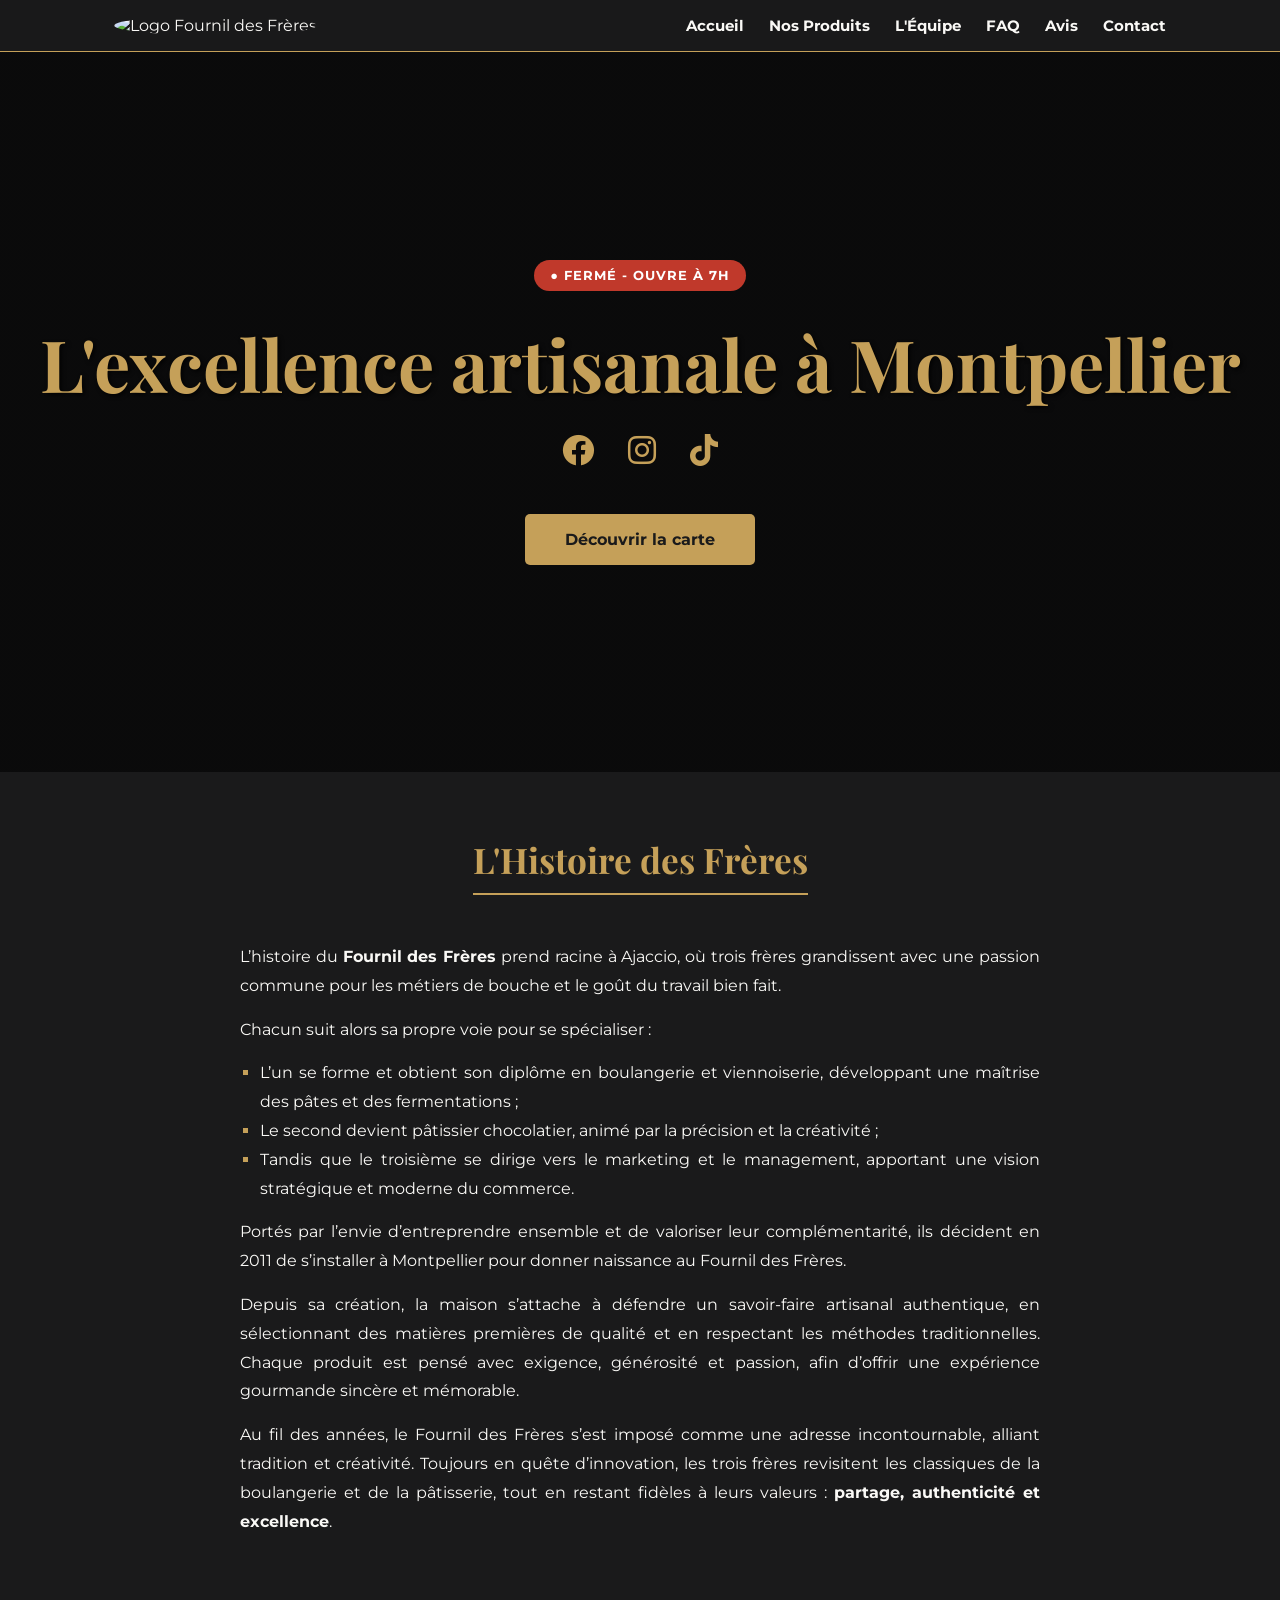
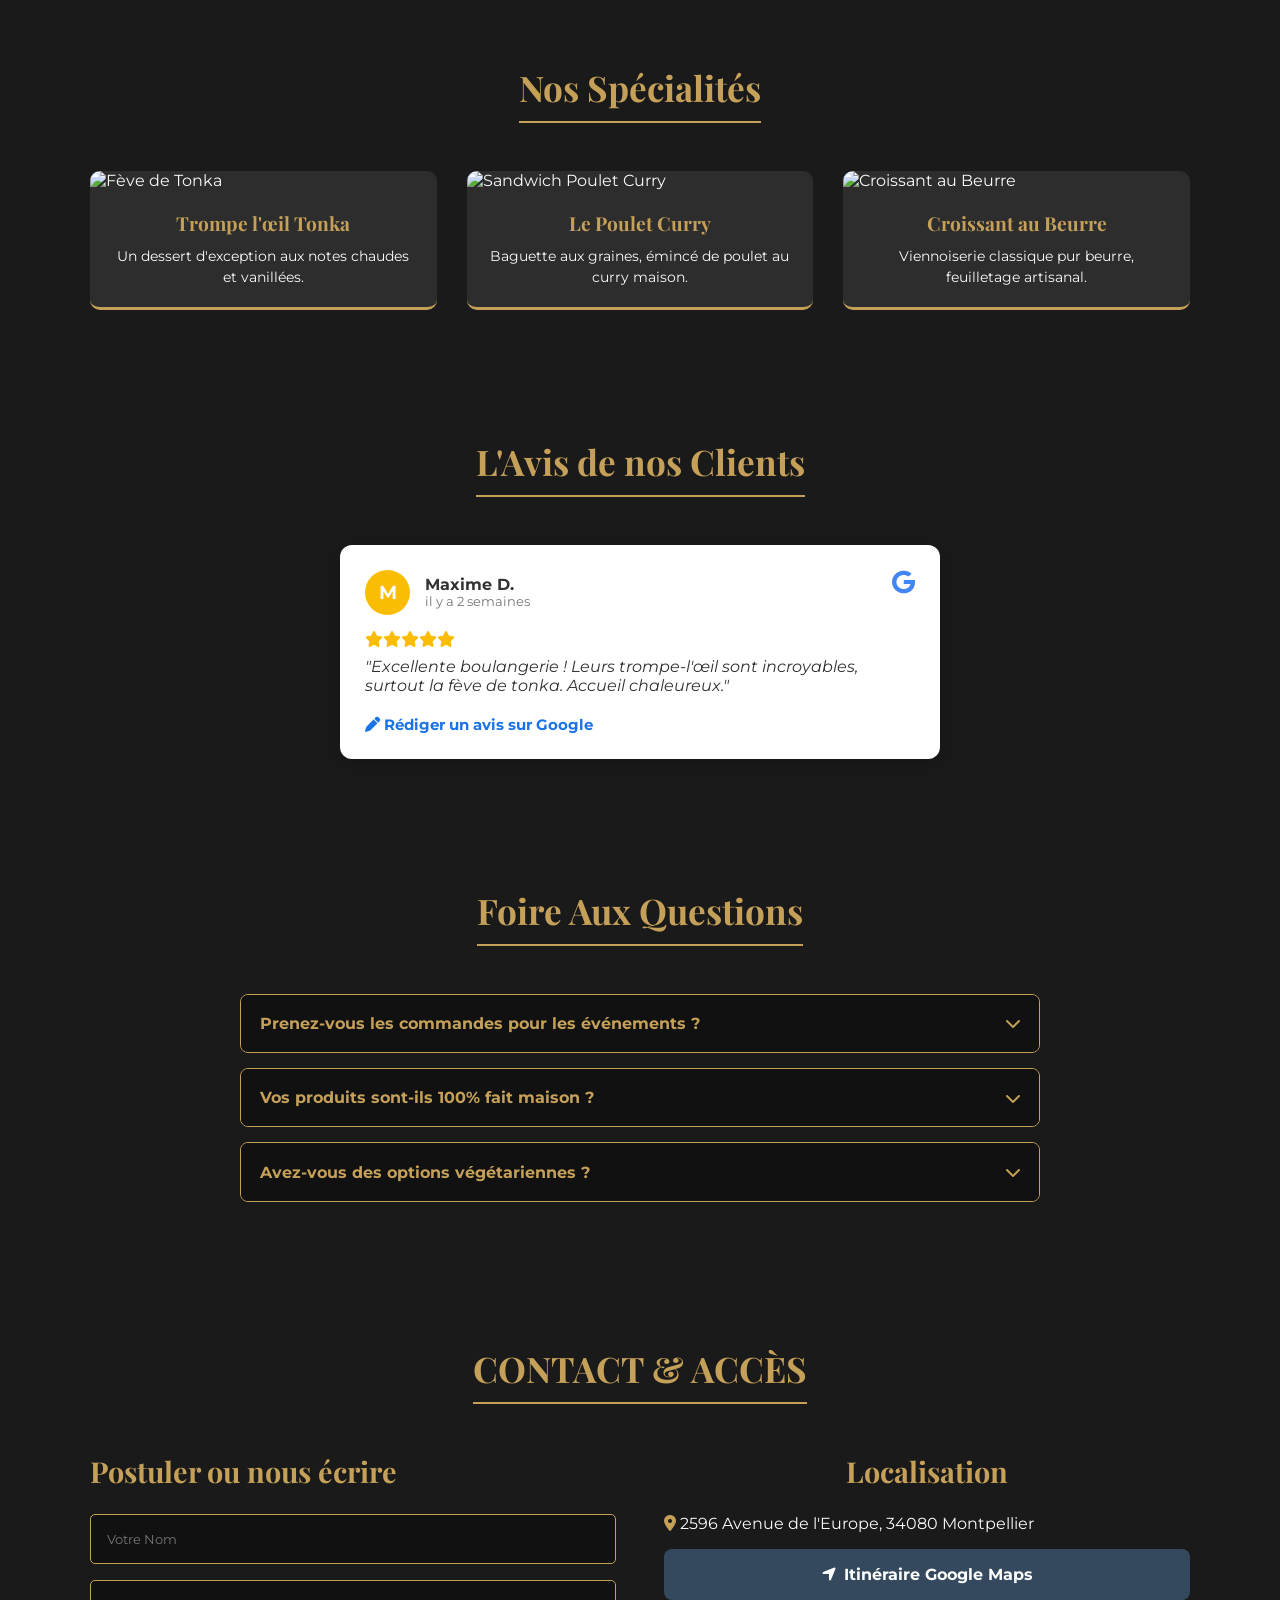
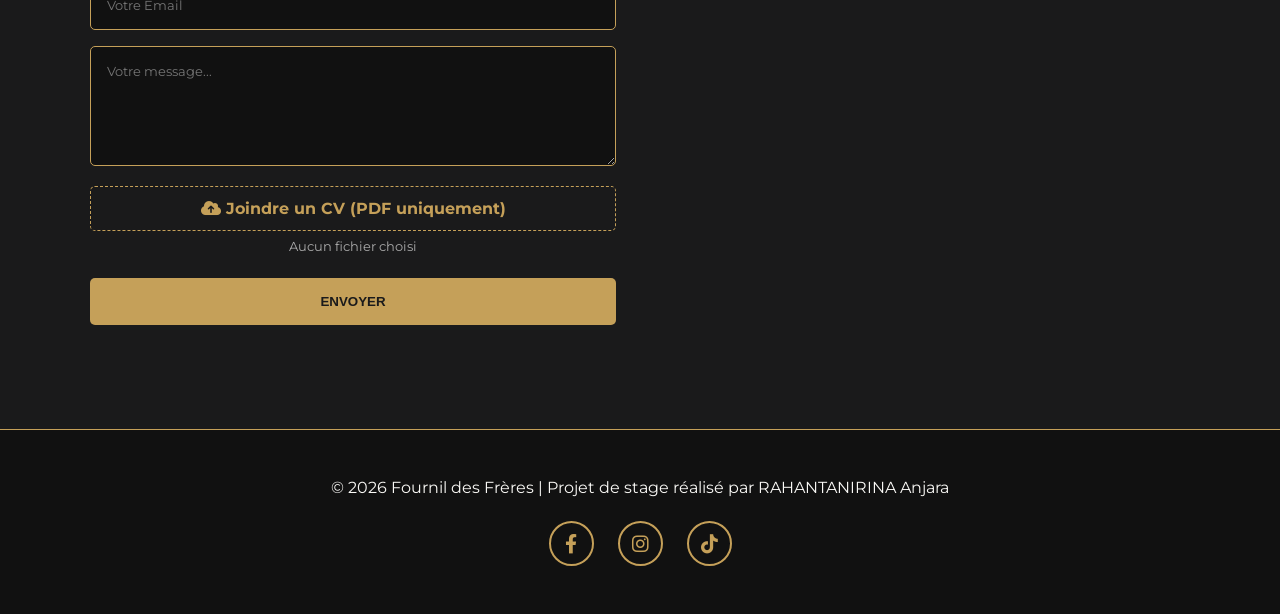
==== commit 8b9bffbb: "Update index.html" ====
--- a/index.html
+++ b/index.html
@@ -10,24 +10,20 @@
     
     <link rel="stylesheet" href="style.css">
     <link href="https://fonts.googleapis.com/css2?family=Montserrat:wght@400;700&family=Playfair+Display:ital,wght@0,700;1,700&display=swap" rel="stylesheet">
-    <!-- FontAwesome pour les icônes (Réseaux, Menu Burger, Étoiles) -->
     <link rel="stylesheet" href="https://cdnjs.cloudflare.com/ajax/libs/font-awesome/6.0.0/css/all.min.css">
 </head>
 <body>
 
-    <!-- Écran de chargement -->
     <div id="loader">
         <img src="logo-fdf.jpg" alt="Chargement" class="loader-logo">
     </div>
 
-    <!-- Barre de progression de défilement -->
     <div id="scroll-progress-bar"></div>
 
     <header id="header">
         <div class="container header-flex">
             <a href="index.html"><img src="logo-fdf.jpg" alt="Logo Fournil des Frères" class="logo"></a>
             
-            <!-- Bouton Burger pour le mobile -->
             <div class="menu-toggle" id="mobile-menu"><i class="fas fa-bars"></i></div>
             
             <nav class="desktop-nav">
@@ -43,7 +39,6 @@
         </div>
     </header>
 
-    <!-- Barre de navigation rapide en bas sur Téléphone -->
     <div class="mobile-tab-bar">
         <a href="#accueil"><i class="fas fa-home"></i><span>Accueil</span></a>
         <a href="produits.html"><i class="fas fa-bread-slice"></i><span>Produits</span></a>
@@ -65,7 +60,6 @@
             </div>
         </section>
 
-        <!-- L'Équipe (Storytelling) -->
         <section id="equipe" class="container section reveal">
             <h2 class="title">L'Histoire des Frères</h2>
             <div style="max-width: 800px; margin: 0 auto; line-height: 1.8; text-align: justify;">
@@ -86,7 +80,6 @@
             </div>
         </section>
 
-        <!-- Produits Phares -->
         <section id="produits-phares" class="container section reveal">
             <h2 class="title">Nos Spécialités</h2>
             <div class="product-grid">
@@ -116,7 +109,6 @@
             </div>
         </section>
         
-        <!-- Avis Clients Google -->
         <section id="avis" class="container section reveal">
             <h2 class="title">L'Avis de nos Clients</h2>
             <div class="google-review-card">
@@ -129,13 +121,13 @@
                     <i class="fas fa-star" style="color: #fbbc04;"></i><i class="fas fa-star" style="color: #fbbc04;"></i><i class="fas fa-star" style="color: #fbbc04;"></i><i class="fas fa-star" style="color: #fbbc04;"></i><i class="fas fa-star" style="color: #fbbc04;"></i>
                 </div>
                 <p class="review-text">"Excellente boulangerie ! Leurs trompe-l'œil sont incroyables, surtout la fève de tonka. Accueil chaleureux."</p>
-                <a href="https://search.google.com/local/writereview?placeid=ChIJKzZ_p7_SthIRu_mXv2V_E0w" target="_blank" class="btn-leave-review">
+                <!-- MISE À JOUR DU LIEN ICI -->
+                <a href="https://www.google.com/maps/place/Fournil+des+frères/@43.641869,3.8200574,17z/data=!4m8!3m7!1s0x12b6ade1ebe841e1:0xa99e64c66c373153!8m2!3d43.641869!4d3.8200574!9m1!1b1!16s%2Fg%2F11tfpc4v9q?entry=ttu&g_ep=EgoyMDI2MDQyNy4wIKXMDSoASAFQAw%3D%3D" target="_blank" class="btn-leave-review">
                     <i class="fas fa-pen"></i> Rédiger un avis sur Google
                 </a>
             </div>
         </section>
 
-        <!-- Foire Aux Questions (FAQ) -->
         <section id="faq" class="container section reveal">
             <h2 class="title">Foire Aux Questions</h2>
             <div class="faq-container">
@@ -154,7 +146,6 @@
             </div>
         </section>
 
-        <!-- Contact & Formulaire complet -->
         <section id="contact" class="container section reveal">
             <h2 class="title">CONTACT & ACCÈS</h2>
             <div class="contact-wrapper">
@@ -196,7 +187,6 @@
         </div>
     </footer>
 
-    <!-- Bouton remonter en haut -->
     <button id="backToTop"><i class="fas fa-arrow-up"></i></button>
 
     <script src="script.js"></script>
--- a/style.css
+++ b/style.css
@@ -1,3 +1,6 @@
+/* =========================================
+   VARIABLES & BASE
+   ========================================= */
 :root {
     --noir: #1A1A1B;
     --or: #C5A059;
@@ -13,142 +16,172 @@
     color: var(--creme); 
     font-family: 'Montserrat', sans-serif; 
     overflow-x: hidden; 
-    padding-bottom: 65px; 
+    padding-bottom: 65px; /* Espace pour la barre mobile */
 }
 a { color: inherit; text-decoration: none; transition: var(--transition); }
 ul { list-style: none; }
 
-#loader { position: fixed; top: 0; left: 0; width: 100vw; height: 100vh; background-color: var(--noir); display: flex; justify-content: center; align-items: center; z-index: 9999; transition: opacity 0.6s ease, visibility 0.6s ease; }
-#loader.hidden { opacity: 0; visibility: hidden; }
-.loader-logo { width: 100px; border-radius: 50%; animation: pulse 1.5s infinite; }
-@keyframes pulse { 0% { transform: scale(0.9); box-shadow: 0 0 0 0 rgba(197, 160, 89, 0.7); } 70% { transform: scale(1.1); box-shadow: 0 0 0 15px rgba(197, 160, 89, 0); } 100% { transform: scale(0.9); box-shadow: 0 0 0 0 rgba(197, 160, 89, 0); } }
+/* =========================================
+   ANIMATIONS & LOADER
+   ========================================= */
+#loader {
+    position: fixed; top: 0; left: 0; width: 100vw; height: 100vh;
+    background-color: var(--noir); display: flex; justify-content: center; align-items: center;
+    z-index: 9999; transition: opacity 0.6s ease, visibility 0.6s ease;
+}
+.loader-logo { width: 120px; border-radius: 50%; animation: pulse 1.5s infinite; }
+@keyframes pulse { 
+    0% { transform: scale(0.9); box-shadow: 0 0 0 0 rgba(197, 160, 89, 0.7); } 
+    70% { transform: scale(1.1); box-shadow: 0 0 0 15px rgba(197, 160, 89, 0); } 
+    100% { transform: scale(0.9); box-shadow: 0 0 0 0 rgba(197, 160, 89, 0); } 
+}
 
 #scroll-progress-bar { position: fixed; top: 0; left: 0; width: 0%; height: 4px; background-color: var(--or); z-index: 10000; transition: width 0.1s ease; }
+
 .reveal { opacity: 0; transform: translateY(30px); transition: 1.2s all ease; }
 .reveal.active { opacity: 1; transform: translateY(0); }
-@keyframes fade { from { opacity: 0.4; } to { opacity: 1; } }
 
+/* =========================================
+   LAYOUT GÉNÉRAL & TITRES
+   ========================================= */
 .container { max-width: 1100px; margin: auto; padding: 0 1.5rem; }
 .section { padding: 4rem 0; }
-.bg-alt { background: var(--gris); }
 
 .title { text-align: center; color: var(--or); font-family: 'Playfair Display', serif; font-size: 2.2rem; margin: 0 auto 3rem auto; border-bottom: 2px solid var(--or); display: table; padding-bottom: 10px; }
-.title-left { color: var(--or); font-family: 'Playfair Display', serif; font-size: 2rem; margin-bottom: 1.5rem; }
-.tradition-tag { color: var(--or); font-weight: bold; font-style: italic; display: block; margin-top: 1rem; }
 
+/* =========================================
+   HEADER & NAVIGATION DESKTOP
+   ========================================= */
 header { background: rgba(26,26,27,0.98); padding: 1rem 0; border-bottom: 1px solid var(--or); position: sticky; top: 0; z-index: 1000; }
 .header-flex { display: flex; justify-content: space-between; align-items: center; }
-.logo { height: 50px; transition: var(--transition); }
+.logo { height: 60px; transition: var(--transition); border-radius: 50%; }
 .logo:hover { transform: scale(1.1); }
 
 .desktop-nav { width: 0; } 
 #nav-list { display: none; } 
-.menu-toggle { display: block; color: var(--or); font-size: 1.5rem; cursor: pointer; margin-left: auto; }
+
+.menu-toggle { display: block; color: var(--or); font-size: 1.8rem; cursor: pointer; margin-left: auto; }
 .menu-toggle i { transition: 0.4s; }
 .menu-toggle.active i { transform: rotate(180deg); }
+
 #nav-list.active { display: flex; flex-direction: column; position: absolute; top: 100%; left: 0; width: 100%; background: var(--noir); padding: 2rem; border-bottom: 2px solid var(--or); text-align: center; }
-#nav-list li { margin: 1rem 0; font-weight: bold; }
+#nav-list.active li { margin: 1rem 0; font-weight: bold; font-size: 1.2rem; }
 
+/* =========================================
+   NAVIGATION MOBILE (TAB BAR)
+   ========================================= */
 .mobile-tab-bar { position: fixed; bottom: 0; left: 0; width: 100%; height: 65px; background: #111; border-top: 1px solid var(--or); display: flex; justify-content: space-around; align-items: center; z-index: 2000; }
 .mobile-tab-bar a { display: flex; flex-direction: column; align-items: center; font-size: 0.7rem; color: white; }
 .mobile-tab-bar a i { font-size: 1.4rem; color: var(--or); margin-bottom: 2px; }
 
-.hero { height: 75vh; background: linear-gradient(rgba(0,0,0,0.6), rgba(0,0,0,0.6)), url('https://images.unsplash.com/photo-1509440159596-0249088772ff?q=80&w=2072'); background-size: cover; background-position: center; display: flex; align-items: center; justify-content: center; text-align: center; }
-.hero h1 { font-size: 3rem; font-family: 'Playfair Display', serif; color: var(--or); }
-.hero p { font-size: 1.2rem; margin-top: 10px; }
-.status-badge { display: inline-block; padding: 0.5rem 1rem; border-radius: 20px; font-weight: bold; margin-bottom: 1.5rem; font-size: 0.8rem; }
+/* =========================================
+   SECTION HERO
+   ========================================= */
+.hero { height: 80vh; background: linear-gradient(rgba(0,0,0,0.6), rgba(0,0,0,0.6)), url('https://images.unsplash.com/photo-1509440159596-0249088772ff?q=80&w=2072'); background-size: cover; background-position: center; display: flex; align-items: center; justify-content: center; text-align: center; }
+.hero h1 { font-size: 3.5rem; font-family: 'Playfair Display', serif; color: var(--or); text-shadow: 2px 2px 4px rgba(0,0,0,0.8); }
+
+.status-badge { display: inline-block; padding: 0.5rem 1rem; border-radius: 20px; font-weight: bold; margin-bottom: 1.5rem; font-size: 0.8rem; letter-spacing: 1px; }
 .open { background: #27ae60; color: white; }
 .closed { background: #c0392b; color: white; }
-.social-hero a { color: var(--or); font-size: 2rem; margin: 15px 10px; display: inline-block; transition: var(--transition); }
+
+.social-hero a { color: var(--or); font-size: 2rem; margin: 20px 15px; display: inline-block; transition: var(--transition); }
 .social-hero a:hover { transform: translateY(-8px) scale(1.1); color: white; }
+
 .btn-gold-hero { display: inline-block; background: var(--or); color: var(--noir); padding: 1rem 2.5rem; font-weight: bold; border-radius: 5px; margin-top: 1.5rem; transition: var(--transition); }
 .btn-gold-hero:hover { transform: translateY(-5px); background: white; }
 
-.engagements-grid { display: grid; grid-template-columns: repeat(auto-fit, minmax(280px, 1fr)); gap: 2.5rem; text-align: center; }
-.eng-item i { font-size: 2.5rem; color: var(--or); margin-bottom: 1rem; transition: var(--transition); }
-.eng-item:hover i { transform: scale(1.2) rotate(10deg); }
-
-.carousel-container { position: relative; max-width: 800px; margin: auto; overflow: hidden; border: 2px solid var(--or); border-radius: 15px; }
-.carousel-slide { display: none; }
-.carousel-slide.active { display: block; animation: fade 0.8s; }
-.carousel-slide img { width: 100%; height: 350px; object-fit: cover; transition: 0.5s; }
-.carousel-slide:hover img { transform: scale(1.05); }
-.carousel-caption { position: absolute; bottom: 0; background: rgba(0,0,0,0.8); width: 100%; color: var(--or); padding: 1rem; text-align: center; font-weight: bold; }
-.carousel-btn { position: absolute; top: 50%; transform: translateY(-50%); background: rgba(197, 160, 89, 0.8); border: none; color: white; padding: 1rem; cursor: pointer; z-index: 10; transition: var(--transition); }
-.carousel-btn:hover { background: var(--or); }
-.prev { left: 0; } .next { right: 0; }
-
-.google-review-card { background: #ffffff; color: #333; max-width: 600px; margin: 0 auto; padding: 20px; border-radius: 12px; box-shadow: 0 4px 15px rgba(0,0,0,0.1); }
-.reviewer-info { display: flex; align-items: center; gap: 15px; position: relative; margin-bottom: 10px; }
-.reviewer-info .avatar { background-color: #fbbc04; color: white; width: 40px; height: 40px; border-radius: 50%; display: flex; justify-content: center; align-items: center; font-weight: bold; font-size: 1.2rem; }
+/* =========================================
+   AVIS GOOGLE CARD
+   ========================================= */
+.google-review-card { background: #ffffff; color: #333; max-width: 600px; margin: 0 auto; padding: 25px; border-radius: 12px; box-shadow: 0 4px 15px rgba(0,0,0,0.2); }
+.reviewer-info { display: flex; align-items: center; gap: 15px; position: relative; margin-bottom: 15px; }
+.reviewer-info .avatar { background-color: #fbbc04; color: white; width: 45px; height: 45px; border-radius: 50%; display: flex; justify-content: center; align-items: center; font-weight: bold; font-size: 1.2rem; }
 .reviewer-info .date { font-size: 0.8rem; color: #777; display: block; }
 .google-logo { position: absolute; right: 0; top: 0; }
-.google-review-card .stars i { color: #fbbc04; font-size: 0.9rem; margin-bottom: 10px; }
-.review-text { font-style: italic; margin-bottom: 15px; font-size: 0.95rem; }
-.btn-leave-review { color: #1a73e8; font-weight: bold; font-size: 0.9rem; text-decoration: none;}
+.google-review-card .stars i { color: #fbbc04; font-size: 1rem; margin-bottom: 10px; }
+.review-text { font-style: italic; margin-bottom: 20px; font-size: 1rem; }
+.btn-leave-review { color: #1a73e8; font-weight: bold; font-size: 0.95rem; display: inline-block; }
 .btn-leave-review:hover { text-decoration: underline; }
 
+/* =========================================
+   FAQ
+   ========================================= */
 .faq-container { max-width: 800px; margin: auto; }
-.faq-item { border: 1px solid var(--or); margin-bottom: 10px; border-radius: 8px; }
-.faq-question { padding: 1.2rem; cursor: pointer; display: flex; justify-content: space-between; font-weight: bold; color: var(--or); }
-.faq-answer { padding: 1.2rem; display: none; background: rgba(197, 160, 89, 0.1); border-top: 1px solid var(--or); }
+.faq-item { border: 1px solid var(--or); margin-bottom: 15px; border-radius: 8px; overflow: hidden; }
+.faq-question { padding: 1.2rem; cursor: pointer; display: flex; justify-content: space-between; align-items: center; font-weight: bold; color: var(--or); background: #111; transition: var(--transition); }
+.faq-question:hover { background: rgba(197, 160, 89, 0.1); }
+.faq-answer { padding: 1.2rem; display: none; background: #1A1A1B; border-top: 1px solid var(--or); line-height: 1.6; }
 
-.product-grid { display: grid; grid-template-columns: repeat(auto-fill, minmax(280px, 1fr)); gap: 30px; margin-bottom: 40px; }
+/* =========================================
+   GRILLE PRODUITS
+   ========================================= */
+.product-grid { display: grid; grid-template-columns: repeat(auto-fill, minmax(280px, 1fr)); gap: 30px; }
 .product-card { background: var(--gris); border-radius: 10px; overflow: hidden; transition: var(--transition); border-bottom: 3px solid var(--or); }
 .product-card:hover { transform: translateY(-5px); box-shadow: 0 10px 20px rgba(0,0,0,0.5); }
-.product-card img { width: 100%; height: 220px; object-fit: cover; }
-.product-info { padding: 20px; }
+.product-card img { width: 100%; height: 240px; object-fit: cover; }
+.product-info { padding: 20px; text-align: center; }
 .product-info h3 { color: var(--or); font-size: 1.2rem; margin-bottom: 10px; font-family: 'Playfair Display', serif; }
 .product-info p { font-size: 0.9rem; line-height: 1.4; }
 
+/* =========================================
+   SECTION CONTACT & FORMULAIRE
+   ========================================= */
 .contact-wrapper { display: grid; grid-template-columns: repeat(auto-fit, minmax(320px, 1fr)); gap: 3rem; align-items: start; }
-.contact-form h3 { color: var(--or) !important; font-family: 'Playfair Display', serif; font-size: 1.8rem; margin-bottom: 1.5rem; text-align: center; }
-.contact-form input[type="text"], .contact-form input[type="email"], .contact-form textarea { width: 100%; padding: 1rem; margin-bottom: 1rem; background: #111; border: 1px solid var(--or); color: white; border-radius: 5px; font-family: inherit; }
+.contact-form h3, .contact-map h3 { color: var(--or); font-family: 'Playfair Display', serif; font-size: 1.8rem; margin-bottom: 1.5rem; text-align: center; }
+
+.contact-form input[type="text"], 
+.contact-form input[type="email"], 
+.contact-form textarea { 
+    width: 100%; padding: 1rem; margin-bottom: 1rem; 
+    background: #111; border: 1px solid var(--or); 
+    color: white; border-radius: 5px; font-family: inherit; 
+}
 .contact-form textarea { height: 120px; resize: vertical; }
-
-.file-upload-wrapper { margin-bottom: 1.5rem; text-align: left; }
-#file-upload { display: none; }
-.custom-file-upload { display: inline-block; padding: 10px 20px; cursor: pointer; background: transparent; border: 1px dashed var(--or); color: var(--or); border-radius: 5px; font-weight: bold; transition: var(--transition); width: 100%; text-align: center; }
-.custom-file-upload:hover { background: rgba(197, 160, 89, 0.1); }
-#file-name-display { display: block; margin-top: 8px; font-size: 0.8rem; color: #aaa; text-align: center; }
 
 .btn-gold { background: var(--or); color: var(--noir); border: none; padding: 1rem; width: 100%; font-weight: bold; cursor: pointer; transition: var(--transition); border-radius: 5px;}
 .btn-gold:hover { background: white; }
 
-.phone-link-anim { display: inline-block; color: var(--or); font-weight: bold; font-size: 1.4rem; margin-top: 1.5rem; text-align: center; width: 100%; transition: var(--transition); }
-.phone-link-anim:hover { transform: scale(1.08); color: white; text-shadow: 0 0 10px rgba(197, 160, 89, 0.5); }
+/* DÉPÔT DE FICHIER (PDF) */
+.file-upload-wrapper { margin-bottom: 1.5rem; }
+#file-upload { display: none; }
+.custom-file-upload {
+    display: inline-block; padding: 12px; cursor: pointer;
+    background: transparent; border: 1px dashed var(--or);
+    color: var(--or); border-radius: 5px; font-weight: bold;
+    transition: var(--transition); width: 100%; text-align: center;
+}
+.custom-file-upload:hover { background: rgba(197, 160, 89, 0.1); }
+#file-name-display { display: block; margin-top: 8px; font-size: 0.8rem; color: #aaa; text-align: center; }
+
 .btn-gps { display: flex; align-items: center; justify-content: center; background: #34495e; color: white; padding: 1rem; border-radius: 8px; font-weight: bold; margin: 1rem 0; transition: var(--transition); }
 .btn-gps:hover { background: var(--or); color: var(--noir); }
 
-footer { padding: 4rem 0; text-align: center; border-top: 1px solid var(--or); background: #111; }
+/* =========================================
+   FOOTER & BOUTON RETOUR EN HAUT
+   ========================================= */
+footer { padding: 3rem 0; text-align: center; border-top: 1px solid var(--or); background: #111; margin-top: 40px; }
 .footer-socials { display: flex; justify-content: center; gap: 1.5rem; margin-top: 1.5rem; }
-.social-circle-footer { display: flex !important; align-items: center; justify-content: center; width: 50px; height: 50px; border: 2px solid var(--or) !important; border-radius: 50%; transition: var(--transition); background: transparent; }
-.social-circle-footer i { color: var(--or) !important; font-size: 1.5rem !important; margin: 0 !important; }
-.social-circle-footer:hover { background: var(--or); transform: rotate(360deg); }
-.social-circle-footer:hover i { color: var(--noir) !important; }
+.social-circle-footer { display: flex; align-items: center; justify-content: center; width: 45px; height: 45px; border: 2px solid var(--or); border-radius: 50%; transition: var(--transition); color: var(--or); font-size: 1.2rem; }
+.social-circle-footer:hover { background: var(--or); color: var(--noir); transform: rotate(360deg); }
 
-#backToTop { position: fixed; bottom: 85px; right: 20px; background: var(--or); border: none; padding: 12px; border-radius: 50%; cursor: pointer; display: none; color: var(--noir); z-index: 1000; transition: var(--transition); }
+#backToTop { position: fixed; bottom: 85px; right: 20px; background: var(--or); border: none; padding: 15px; border-radius: 50%; cursor: pointer; display: none; color: var(--noir); z-index: 1000; transition: var(--transition); font-size: 1.2rem; box-shadow: 0 4px 10px rgba(0,0,0,0.5); }
 #backToTop:hover { transform: scale(1.1); background: white; }
 
-@media (max-width: 991px) {
-    .eng-item, .about-content, .contact-map { text-align: center; }
-    .contact-map p { display: flex; flex-direction: column; align-items: center; justify-content: center; margin-bottom: 10px; }
-    .contact-map p i { margin-bottom: 5px; font-size: 1.2rem; }
-}
-
+/* =========================================
+   MEDIA QUERIES (RESPONSIVE PC)
+   ========================================= */
 @media (min-width: 992px) {
     body { padding-bottom: 0; }
     .mobile-tab-bar, .menu-toggle { display: none !important; }
     .desktop-nav { width: auto; } 
-    #nav-list { display: flex !important; flex-direction: row; position: static; background: transparent; padding: 0; gap: 20px; }
+    #nav-list { display: flex !important; flex-direction: row; position: static; background: transparent; padding: 0; gap: 25px; border: none; }
     #nav-list li { margin: 0; }
-    #nav-list a { color: var(--creme) !important; font-weight: bold; font-size: 0.9rem; position: relative; }
-    #nav-list a:hover { color: var(--or) !important; }
+    #nav-list a { color: var(--creme); font-weight: bold; font-size: 0.95rem; position: relative; }
+    #nav-list a:hover { color: var(--or); }
     #nav-list a::after { content: ''; position: absolute; width: 0; height: 2px; bottom: -5px; left: 0; background: var(--or); transition: 0.3s; }
     #nav-list a:hover::after { width: 100%; }
+    
     .hero h1 { font-size: 4.5rem; }
-    .carousel-slide img { height: 450px; }
-    #backToTop { bottom: 25px; }
-    .about-content, .contact-map { text-align: left; }
-    .eng-item { text-align: center; }
+    #backToTop { bottom: 30px; right: 30px; }
+    .contact-map, .contact-form h3 { text-align: left; }
 }
